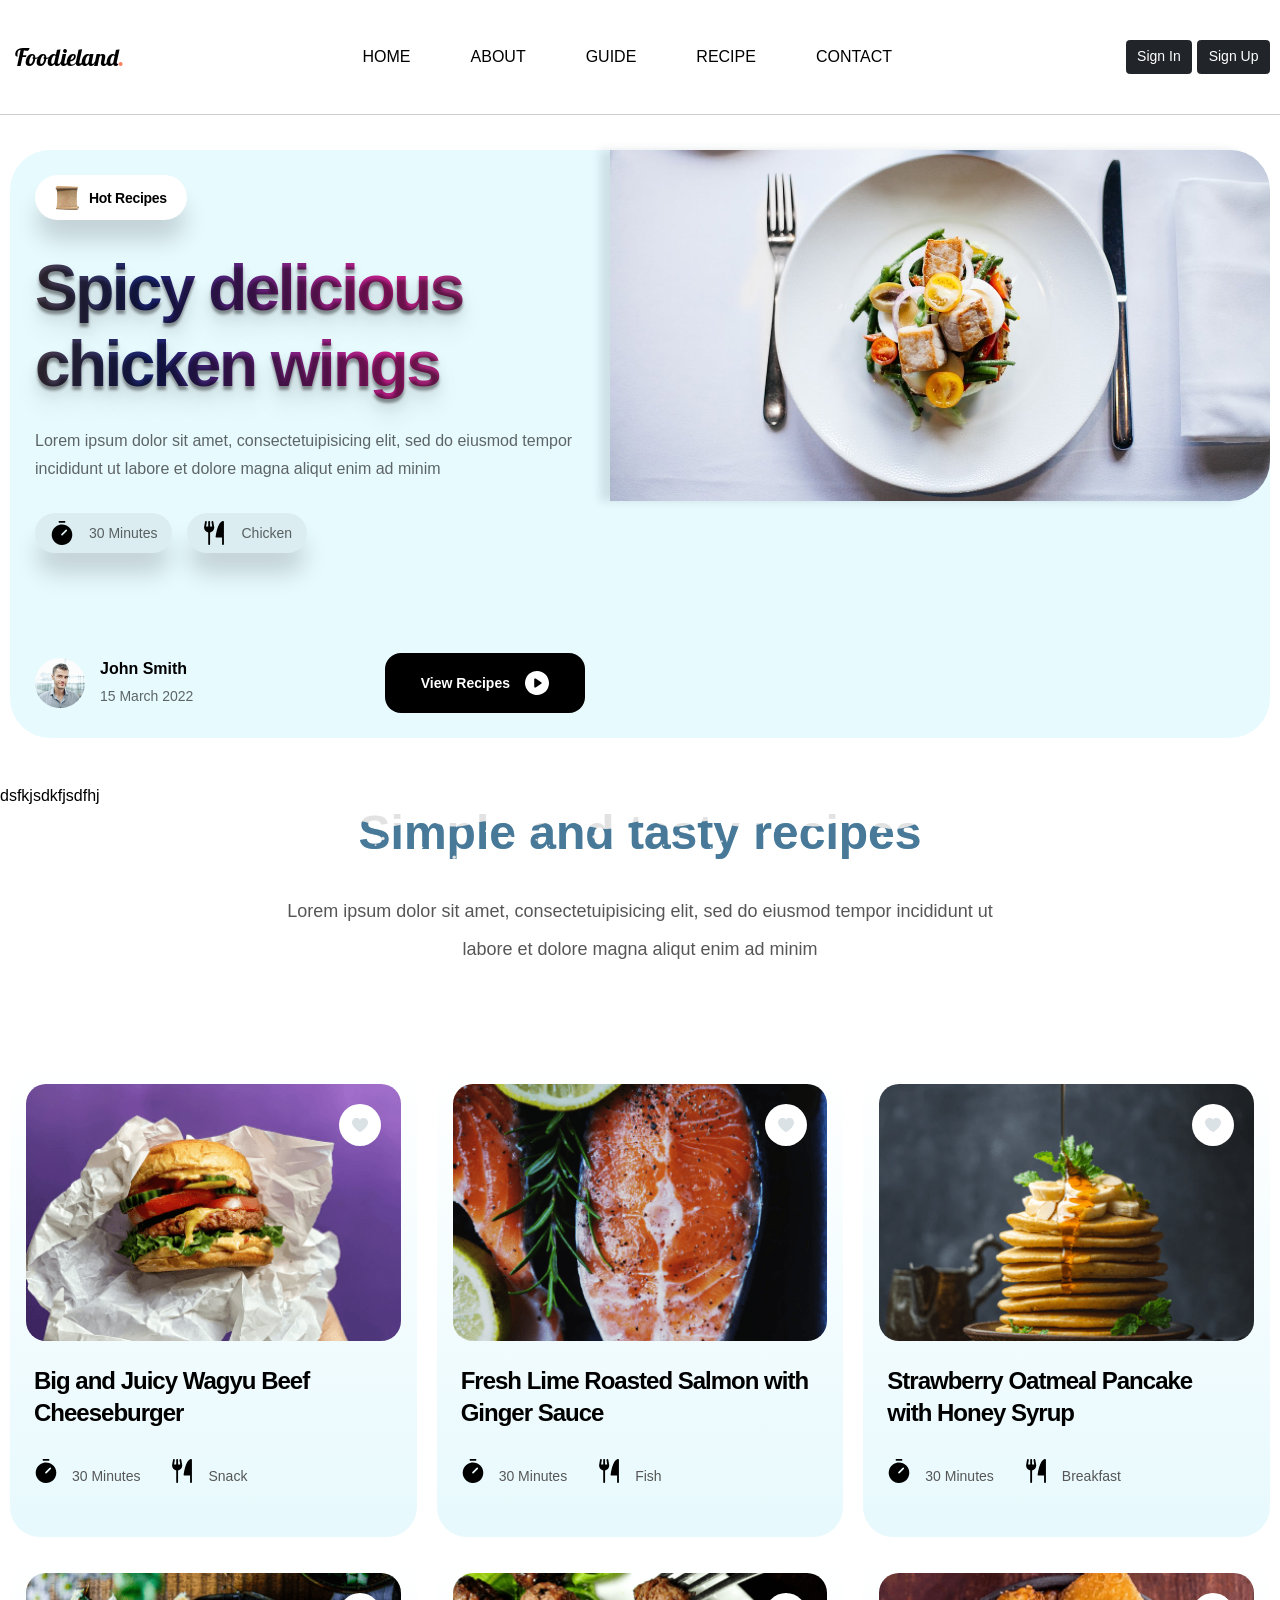
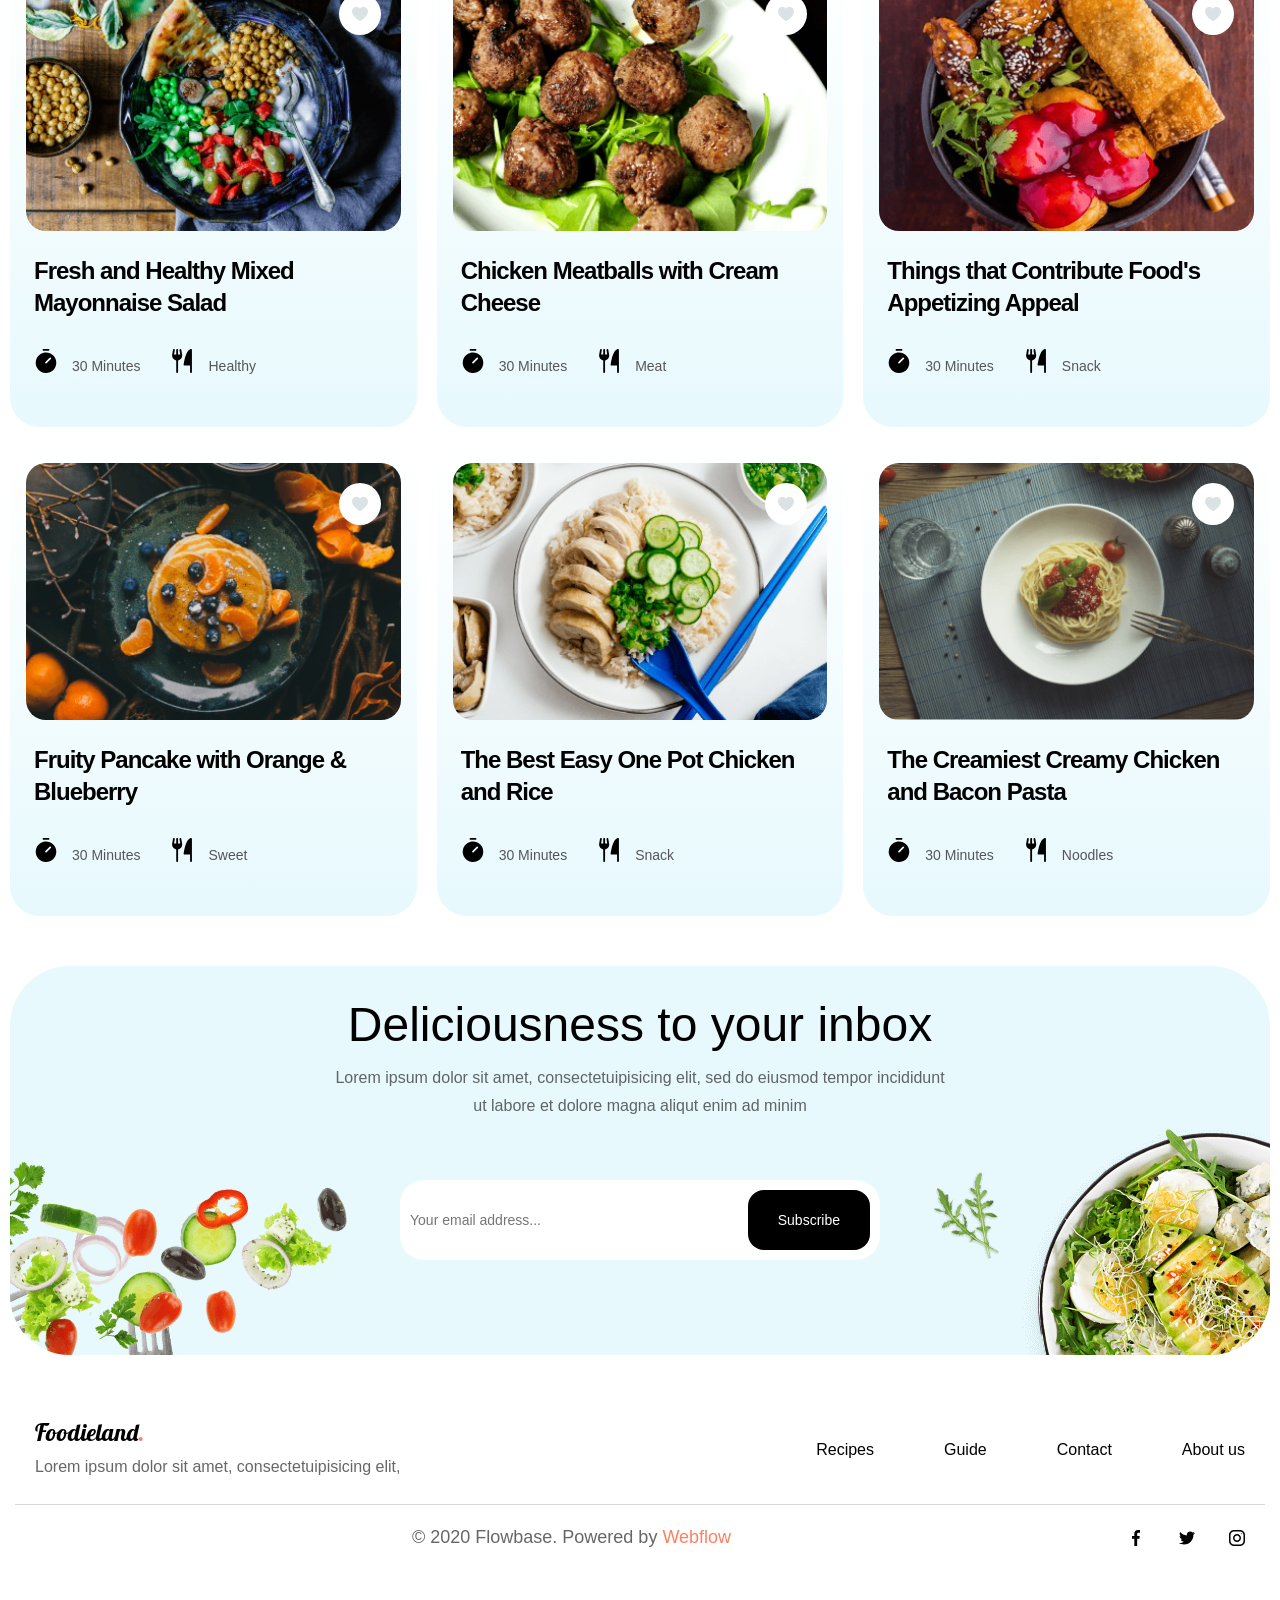
==== index.html @ 23429020 "main corect" ====
<!DOCTYPE html>
<html lang="ua">
  <head>
    <meta charset="utf-8">
    <meta name="viewport" content="width=device-width, initial-scale=1, shrink-to-fit=no">
    <link rel="shortcut icon" href="./assets/favico/ForkKnife.ico" type="image/x-icon">
    <link rel="stylesheet" href="https://necolas.github.io/normalize.css/8.0.1/normalize.css">
    <link rel="stylesheet" type="text/css" href="./node_modules/simptip/simptip.css">
    <link rel="stylesheet" href="./index.css">
    <title>Foodieland</title>
  </head>
  <body><svg aria-hidden="true" style="position: absolute; width: 0; height: 0; overflow: hidden;" version="1.1" xmlns="http://www.w3.org/2000/svg" xmlns:xlink="http://www.w3.org/1999/xlink">
<defs>
<symbol id="icon-Play" viewBox="0 0 32 32">
<path d="M16 0c-3.164 0-6.258 0.938-8.889 2.696s-4.682 4.257-5.893 7.181c-1.211 2.924-1.528 6.141-0.91 9.244s2.141 5.955 4.379 8.192c2.238 2.238 5.089 3.762 8.192 4.379s6.321 0.3 9.244-0.911c2.924-1.211 5.422-3.262 7.18-5.893s2.697-5.725 2.697-8.889c-0.005-4.242-1.692-8.309-4.692-11.308s-7.066-4.687-11.308-4.692zM21.606 17.024l-7.385 4.923c-0.185 0.124-0.401 0.195-0.623 0.206s-0.444-0.039-0.64-0.144c-0.196-0.105-0.361-0.262-0.475-0.453s-0.175-0.41-0.175-0.633v-9.846c-0-0.223 0.060-0.442 0.175-0.633s0.279-0.348 0.475-0.453c0.196-0.105 0.418-0.155 0.64-0.144s0.438 0.082 0.623 0.206l7.385 4.923c0.169 0.112 0.307 0.265 0.403 0.443s0.146 0.378 0.146 0.581c0 0.203-0.050 0.402-0.146 0.581s-0.234 0.331-0.403 0.443z"></path>
</symbol>
<symbol id="icon-Facebook" viewBox="0 0 32 32">
<path d="M21.079 5.313h2.921v-5.088c-0.504-0.069-2.237-0.225-4.256-0.225-4.212 0-7.097 2.649-7.097 7.519v4.481h-4.648v5.688h4.648v14.312h5.699v-14.311h4.46l0.708-5.688h-5.169v-3.919c0.001-1.644 0.444-2.769 2.735-2.769z"></path>
</symbol>
<symbol id="icon-twitter" viewBox="0 0 32 32">
<path d="M32 6.078c-1.19 0.522-2.458 0.868-3.78 1.036 1.36-0.812 2.398-2.088 2.886-3.626-1.268 0.756-2.668 1.29-4.16 1.588-1.204-1.282-2.92-2.076-4.792-2.076-3.632 0-6.556 2.948-6.556 6.562 0 0.52 0.044 1.020 0.152 1.496-5.454-0.266-10.28-2.88-13.522-6.862-0.566 0.982-0.898 2.106-0.898 3.316 0 2.272 1.17 4.286 2.914 5.452-1.054-0.020-2.088-0.326-2.964-0.808 0 0.020 0 0.046 0 0.072 0 3.188 2.274 5.836 5.256 6.446-0.534 0.146-1.116 0.216-1.72 0.216-0.42 0-0.844-0.024-1.242-0.112 0.85 2.598 3.262 4.508 6.13 4.57-2.232 1.746-5.066 2.798-8.134 2.798-0.538 0-1.054-0.024-1.57-0.090 2.906 1.874 6.35 2.944 10.064 2.944 12.072 0 18.672-10 18.672-18.668 0-0.29-0.010-0.57-0.024-0.848 1.302-0.924 2.396-2.078 3.288-3.406z"></path>
</symbol>
<symbol id="icon-instagram" viewBox="0 0 32 32">
<path d="M10 0h12c5.522 0 10 4.478 10 10v12c0 5.522-4.478 10-10 10h-12c-5.522 0-10-4.478-10-10v-12c0-5.522 4.478-10 10-10zM22 29c3.86 0 7-3.14 7-7v-12c0-3.86-3.14-7-7-7h-12c-3.86 0-7 3.14-7 7v12c0 3.86 3.14 7 7 7h12z"></path>
<path d="M8 16c0-4.418 3.582-8 8-8s8 3.582 8 8-3.582 8-8 8c-4.418 0-8-3.582-8-8zM11 16c0 2.756 2.244 5 5 5s5-2.244 5-5c0-2.758-2.244-5-5-5s-5 2.242-5 5z"></path>
<path d="M25.666 7.4c0 0.589-0.477 1.066-1.066 1.066s-1.066-0.477-1.066-1.066c0-0.589 0.477-1.066 1.066-1.066s1.066 0.477 1.066 1.066z"></path>
</symbol>
<symbol id="icon-ForkKnife" viewBox="0 0 32 32">
<path d="M16.306 8.581c-0.001-0.022-0.001-0.044-0.003-0.067s-0.005-0.045-0.008-0.067c-0.002-0.011-0.002-0.023-0.004-0.034l-1.231-7.384c-0.026-0.159-0.084-0.312-0.17-0.449s-0.197-0.256-0.329-0.35c-0.131-0.094-0.28-0.161-0.438-0.198s-0.321-0.042-0.48-0.015c-0.159 0.027-0.312 0.084-0.449 0.17s-0.256 0.197-0.35 0.329c-0.094 0.132-0.161 0.28-0.197 0.438s-0.041 0.321-0.015 0.48l0.992 5.951h-2.855v-6.154c0-0.326-0.13-0.639-0.361-0.87s-0.544-0.36-0.87-0.36c-0.326 0-0.639 0.13-0.87 0.36s-0.361 0.544-0.361 0.87v6.154h-2.855l0.992-5.951c0.027-0.159 0.022-0.323-0.015-0.48s-0.103-0.306-0.197-0.438c-0.094-0.132-0.213-0.243-0.35-0.329s-0.29-0.143-0.449-0.17c-0.16-0.027-0.323-0.021-0.48 0.015s-0.306 0.104-0.438 0.198c-0.132 0.094-0.243 0.213-0.329 0.35s-0.143 0.29-0.17 0.449l-1.231 7.384c-0.002 0.011-0.002 0.023-0.004 0.034-0.003 0.022-0.006 0.044-0.008 0.067s-0.003 0.045-0.003 0.067c-0 0.012-0.002 0.023-0.002 0.035s0.001 0.022 0.001 0.033c0 0.008 0 0.015 0.001 0.023 0.015 1.571 0.575 3.089 1.585 4.293s2.407 2.019 3.952 2.307v15.498c0 0.326 0.13 0.639 0.361 0.87s0.544 0.361 0.87 0.361 0.639-0.13 0.87-0.361c0.231-0.231 0.361-0.544 0.361-0.87v-15.498c1.545-0.288 2.942-1.103 3.952-2.307s1.57-2.721 1.585-4.293c0-0.008 0-0.015 0.001-0.023 0-0.011 0.001-0.022 0.001-0.033s-0.001-0.023-0.002-0.035z"></path>
<path d="M29.229 1.21c-0-0.025-0.002-0.051-0.004-0.076-0.001-0.017-0.003-0.034-0.005-0.051-0.003-0.021-0.006-0.042-0.010-0.064s-0.008-0.043-0.013-0.064c-0.004-0.017-0.008-0.033-0.013-0.050-0.007-0.025-0.014-0.049-0.023-0.073-0.002-0.007-0.004-0.014-0.006-0.021s-0.006-0.014-0.009-0.022c-0.009-0.024-0.019-0.048-0.030-0.071-0.007-0.015-0.014-0.030-0.022-0.045-0.010-0.020-0.021-0.039-0.032-0.058-0.010-0.017-0.020-0.034-0.031-0.051s-0.021-0.031-0.032-0.046c-0.013-0.018-0.026-0.036-0.040-0.054-0.010-0.013-0.021-0.025-0.032-0.038-0.015-0.018-0.031-0.035-0.047-0.052-0.011-0.012-0.023-0.023-0.035-0.034-0.016-0.016-0.033-0.031-0.050-0.046-0.014-0.012-0.028-0.023-0.043-0.034-0.016-0.012-0.032-0.025-0.049-0.037s-0.035-0.023-0.052-0.034c-0.015-0.009-0.030-0.019-0.045-0.028-0.020-0.011-0.041-0.022-0.061-0.032-0.014-0.007-0.028-0.014-0.043-0.021-0.022-0.010-0.044-0.019-0.066-0.027-0.015-0.006-0.030-0.011-0.045-0.016-0.021-0.007-0.043-0.014-0.065-0.020-0.018-0.005-0.035-0.009-0.053-0.014-0.020-0.004-0.039-0.008-0.059-0.012-0.021-0.004-0.043-0.007-0.065-0.010-0.017-0.002-0.034-0.004-0.051-0.005-0.025-0.002-0.051-0.003-0.076-0.004-0.008-0-0.016-0.001-0.024-0.001s-0.015 0.001-0.022 0.001c-0.025 0-0.051 0.002-0.076 0.004-0.017 0.001-0.034 0.003-0.052 0.005-0.021 0.003-0.042 0.006-0.064 0.010s-0.043 0.008-0.064 0.013c-0.017 0.004-0.033 0.008-0.050 0.013-0.025 0.007-0.049 0.014-0.073 0.023-0.007 0.002-0.014 0.004-0.021 0.006-0.015 0.006-0.030 0.012-0.045 0.018-0.006 0.002-0.012 0.004-0.017 0.007-3.171 1.192-5.71 5.081-7.547 11.566-0.833 2.992-1.438 6.043-1.809 9.127-0.018 0.172-0 0.345 0.053 0.51s0.14 0.316 0.256 0.444c0.116 0.128 0.257 0.231 0.414 0.302s0.328 0.107 0.501 0.107h7.384v8.615c0 0.326 0.13 0.639 0.36 0.87s0.544 0.361 0.87 0.361 0.639-0.13 0.87-0.361c0.231-0.231 0.361-0.544 0.361-0.87v-29.538c0-0.007-0.001-0.014-0.001-0.022z"></path>
</symbol>
<symbol id="icon-Timer" viewBox="0 0 32 32">
<path class="nr-timer-line" d="M12.571 2.286h6.857c0.303 0 0.594-0.12 0.808-0.335s0.335-0.505 0.335-0.808-0.12-0.594-0.335-0.808c-0.214-0.214-0.505-0.335-0.808-0.335h-6.857c-0.303 0-0.594 0.12-0.808 0.335s-0.335 0.505-0.335 0.808c0 0.303 0.12 0.594 0.335 0.808s0.505 0.335 0.808 0.335z"></path>
<path class="nr-timer" d="M16 4.571c-2.712 0-5.364 0.804-7.619 2.311s-4.013 3.649-5.051 6.155c-1.038 2.506-1.31 5.263-0.78 7.924s1.835 5.104 3.753 7.022c1.918 1.918 4.362 3.224 7.022 3.753s5.418 0.258 7.924-0.78c2.506-1.038 4.648-2.796 6.155-5.051s2.311-4.907 2.311-7.619c-0.004-3.636-1.45-7.122-4.021-9.693s-6.057-4.017-9.693-4.021zM22.465 13.437l-5.657 5.657c-0.106 0.106-0.232 0.19-0.371 0.248s-0.287 0.087-0.438 0.087-0.299-0.030-0.437-0.087c-0.139-0.057-0.265-0.142-0.371-0.248s-0.19-0.232-0.248-0.371c-0.057-0.139-0.087-0.287-0.087-0.438s0.030-0.299 0.087-0.437c0.057-0.139 0.142-0.265 0.248-0.371l5.657-5.657c0.106-0.106 0.232-0.19 0.371-0.248s0.287-0.087 0.437-0.087c0.15 0 0.299 0.030 0.437 0.087s0.265 0.142 0.371 0.248c0.106 0.106 0.19 0.232 0.248 0.371s0.087 0.287 0.087 0.437c0 0.15-0.030 0.299-0.087 0.437s-0.142 0.265-0.248 0.371z"></path>
</symbol>
<symbol id="icon-Heart" viewBox="0 0 32 32">
<path d="M23.111 1.778c-1.38-0.002-2.741 0.317-3.975 0.933s-2.308 1.512-3.136 2.616c-1.121-1.491-2.682-2.592-4.463-3.147s-3.691-0.536-5.46 0.055c-1.769 0.59-3.308 1.722-4.399 3.235s-1.678 3.331-1.678 5.196c0 10.646 14.791 19.052 15.421 19.404 0.177 0.099 0.376 0.151 0.579 0.151s0.402-0.052 0.579-0.151c2.72-1.593 5.274-3.456 7.621-5.561 5.175-4.658 7.8-9.316 7.8-13.844-0.003-2.357-0.94-4.616-2.606-6.282s-3.926-2.604-6.282-2.606z"></path>
</symbol>
</defs>
</svg>

    <header class="vad-header">
      <div class="container vad-header__wrapper" id="header">
        <div class="logo"><a href="./index.html">Foodieland</a></div>
        <div class="vad-header__block">
          <div class="vad-header__burger"><span></span></div>
          <div class="vad-header__navigation">
            <nav class="navigation">
              <ul class="navigation__list">
                <li class="list-item"><a class="e-link navigation__link" href="./index.html">HOME</a>
                </li>
                <li class="list-item"><a class="e-link navigation__link" href="#about">ABOUT</a>
                </li>
                <li class="list-item"><a class="e-link navigation__link" href="./Yuri_Guide/Yuri_Guide.html">GUIDE</a>
                </li>
                <li class="list-item"><a class="e-link navigation__link" href="./Lesia_recipe/Les_recipe.html">RECIPE</a>
                </li>
                <li class="list-item"><a class="e-link navigation__link" href="#contact">CONTACT</a>
                </li>
              </ul>
            </nav>
          </div>
          <div class="vad-header__button-block"><a class="vad-header__link btn btn-dark vad-header__btn features simptip-position-top simptip-success" href="./Bogdana_form/Bog-form_one.html" data-tooltip="yea boy"> Sign In</a><a class="vad-header__link btn btn-dark vad-header__btn features simptip-position-top simptip-info" href="./Bogdana_form/Bog-form_two.html" data-tooltip="oy eah"> Sign Up</a></div>
        </div>
      </div>
    </header>
    <div class="nr-banner">
      <div class="container nr-banner__wrapper">
        <div class="nr-banner__content"> 
          <div class="nr-banner__super-puper"> 
            <div class="nr-super-puper"> 
              <svg class="ny-super__svg" viewbox="0 0 150 150" fill="none" xmlns="http://www.w3.org/2000/svg" xmlns:xlink="http://www.w3.org/1999/xlink">
                <path d="M-6.55671e-06 75C-1.01779e-05 33.5787 33.5786 1.01779e-05 75 6.55671e-06C116.421 2.93554e-06 150 33.5786 150 75C150 116.421 116.421 150 75 150C33.5786 150 -2.93554e-06 116.421 -6.55671e-06 75Z" fill="black"></path>
                <path d="M35 75C35 52.9086 52.9086 35 75 35C97.0914 35 115 52.9086 115 75C115 97.0914 97.0914 115 75 115C52.9086 115 35 97.0914 35 75Z" fill="white"></path>
                <path d="M123.541 39.7329C128.826 47.0068 132.408 55.3755 134.024 64.2204C135.639 73.0652 135.246 82.1599 132.873 90.8324C130.501 99.5048 126.21 107.533 120.317 114.324C114.424 121.115 107.081 126.494 98.8289 130.065C90.5772 133.636 81.6286 135.307 72.6444 134.954C63.6602 134.601 54.8702 132.233 46.9242 128.026C38.9782 123.819 32.0793 117.879 26.7375 110.647C21.3957 103.415 17.7475 95.0747 16.0628 86.2429" stroke="white" stroke-width="12" stroke-dasharray="1 10"></path>
                <path d="M19.3772 74.6013L19.5123 72.761L15.9169 72.497L16.1912 68.7614L19.7866 69.0254L19.9214 67.1894L11.2176 66.5503L11.0828 68.3863L14.674 68.65L14.3997 72.3856L10.8085 72.122L10.6734 73.9622L19.3772 74.6013Z" fill="white"></path>
                <path d="M20.3807 64.8451L18.583 63.7736L19.2789 60.7023L21.3629 60.5103L21.7998 58.5819L12.6235 59.5875L12.098 61.9066L19.9438 66.7735L20.3807 64.8451ZM17.2819 62.9981L14.2983 61.221L14.3133 61.1545L17.7715 60.837L17.2819 62.9981Z" fill="white"></path>
                <path d="M16.5008 48.2084L15.8298 49.9181L20.9391 51.9232L20.9111 51.9946L14.4257 53.4962L13.8341 55.0036L21.9582 58.1918L22.6323 56.4741L17.519 54.4675L17.5424 54.408L24.0427 52.8801L24.6249 51.3965L16.5008 48.2084Z" fill="white"></path>
                <path d="M26.5957 47.8202C27.9228 45.5159 27.3013 43.2991 24.938 41.938C22.582 40.5811 20.3601 41.1603 19.0458 43.4424L17.489 46.1455L25.0517 50.5011L26.5957 47.8202ZM24.6025 48.1131L19.7799 45.3356L20.3668 44.3164C21.1835 42.8984 22.339 42.5656 24.0192 43.5333C25.7068 44.5052 26.0062 45.6759 25.1874 47.0976L24.6025 48.1131Z" fill="white"></path>
                <path d="M29.3533 43.2632L30.4924 41.8116L28.2665 40.0648L29.2241 38.8445C30.4632 37.2656 30.242 35.6078 28.8709 34.5318C27.5065 33.4611 25.8367 33.6078 24.6134 35.1667L22.4877 37.8754L29.3533 43.2632ZM27.1032 39.1519L24.8136 37.3551L25.5817 36.3762C26.2394 35.5381 27.0137 35.4903 27.6976 36.027C28.3781 36.561 28.5291 37.3349 27.8767 38.1663L27.1032 39.1519Z" fill="white"></path>
                <path d="M29.106 30.0623L27.83 31.3952L34.1342 37.4303L35.4102 36.0974L29.106 30.0623Z" fill="white"></path>
                <path d="M38.8089 25.5483C37.3373 24.1496 35.423 24.2284 33.8663 25.5155C32.0896 26.9845 31.7705 29.3606 33.5898 31.561C35.4036 33.7548 37.7797 33.9135 39.5795 32.4255C41.3037 30.9999 41.3971 28.9929 40.5277 27.6272L39.0838 28.8099C39.5439 29.6405 39.3211 30.5214 38.5625 31.1486C37.5411 31.9931 36.2209 31.8074 35.0315 30.3689C33.8748 28.9698 33.898 27.607 34.9391 26.7462C35.7175 26.1027 36.6511 26.0883 37.3704 26.7376L38.8089 25.5483Z" fill="white"></path>
                <path d="M43.7448 28.9925L45.3335 28.054L44.0721 25.9186L44.29 24.503L48.1733 26.3764L50.0738 25.2536L44.801 22.7708L45.6019 17.7591L43.6977 18.884L42.9509 23.7945L42.8518 23.853L40.8946 20.5399L39.3059 21.4784L43.7448 28.9925Z" fill="white"></path>
                <path d="M51.0181 24.8315L56.4753 22.5951L55.8984 21.1874L52.1485 22.7241L51.3583 20.796L54.8125 19.3804L54.2356 17.9727L50.7815 19.3883L49.9929 17.464L53.727 15.9338L53.1501 14.5261L47.7086 16.756L51.0181 24.8315Z" fill="white"></path>
                <path d="M60.8509 21.315C63.4302 20.6683 64.5926 18.6811 63.9294 16.0357C63.2682 13.3986 61.3078 12.203 58.7534 12.8435L55.7277 13.6021L57.8501 22.0673L60.8509 21.315ZM59.2554 20.0851L57.9019 14.6869L59.0428 14.4008C60.63 14.0029 61.6722 14.6027 62.1437 16.4834C62.6173 18.3724 61.9834 19.4011 60.3921 19.8001L59.2554 20.0851Z" fill="white"></path>
                <path d="M68.7468 19.7555L70.5893 19.6559L70.4222 16.5666L71.7668 16.4939L73.5849 19.4939L75.6188 19.3839L73.5847 16.0969C74.5531 15.6178 75.0554 14.7243 74.9909 13.5329C74.8973 11.801 73.6924 10.7481 71.7137 10.855L68.2756 11.041L68.7468 19.7555ZM70.3421 15.0858L70.1995 12.4477L71.442 12.3805C72.5058 12.3229 73.0462 12.7674 73.0931 13.6355C73.1398 14.4993 72.6484 14.9611 71.5932 15.0182L70.3421 15.0858Z" fill="white"></path>
                <path d="M76.375 19.4258L82.2534 19.903L82.3764 18.3867L78.3372 18.0588L78.5058 15.9818L82.2265 16.2839L82.3496 14.7675L78.6289 14.4655L78.7971 12.3928L82.8194 12.7193L82.9425 11.203L77.0811 10.7272L76.375 19.4258Z" fill="white"></path>
                <path d="M92.484 16.2555C92.7078 14.2376 91.4873 12.7607 89.5208 12.2994C87.2764 11.7728 85.1912 12.9557 84.5391 15.7353C83.8889 18.5067 85.1995 20.4949 87.473 21.0283C89.6511 21.5393 91.3059 20.3999 91.8678 18.8816L90.0527 18.447C89.6694 19.3157 88.8332 19.671 87.8748 19.4462C86.5846 19.1435 85.934 17.9797 86.3603 16.1626C86.775 14.3952 87.8744 13.5896 89.1896 13.8981C90.1728 14.1288 90.7489 14.8636 90.6668 15.8292L92.484 16.2555Z" fill="white"></path>
                <path d="M97.555 14.842L95.8203 14.2133L92.8466 22.4183L94.5813 23.047L97.555 14.842Z" fill="white"></path>
                <path d="M96.1964 23.593L97.859 24.3932L99.0861 21.8436L100.484 22.5162C102.292 23.3866 103.864 22.814 104.62 21.2435C105.372 19.6807 104.869 18.0816 103.084 17.2223L99.9811 15.7291L96.1964 23.593ZM99.7274 20.5111L100.99 17.8886L102.111 18.4282C103.071 18.8902 103.284 19.636 102.907 20.4193C102.532 21.1988 101.809 21.5128 100.856 21.0545L99.7274 20.5111Z" fill="white"></path>
                <path d="M102.827 26.8674L107.756 30.1061L108.591 28.8347L105.204 26.6093L106.348 24.8678L109.468 26.9177L110.304 25.6463L107.184 23.5964L108.326 21.8584L111.698 24.0745L112.534 22.8031L107.619 19.5738L102.827 26.8674Z" fill="white"></path>
                <path d="M116.641 29.422L117.975 30.5833C118.977 29.3934 118.718 27.744 117.252 26.468C115.809 25.2117 114.058 25.0882 113.023 26.2894C112.175 27.2572 112.375 28.4092 113.255 29.6441L113.815 30.4481C114.381 31.2456 114.6 31.7983 114.217 32.2446C113.794 32.7239 113.053 32.6544 112.345 32.0388C111.622 31.4092 111.393 30.6217 111.921 29.9236L110.575 28.7512C109.37 30.2058 109.748 31.8288 111.346 33.2195C112.953 34.6185 114.566 34.6731 115.619 33.4706C116.57 32.3718 116.25 31.071 115.33 29.8177L114.862 29.1615C114.404 28.5316 114.11 27.9026 114.531 27.4385C114.901 27.0143 115.548 27.0299 116.229 27.6231C116.895 28.2023 117.04 28.8598 116.641 29.422Z" fill="white"></path>
              </svg>
              <div class="nr-super-puper__image-box"> <img src="./assets/img/NazarBanner/nice.png" alt="Nice"/></div>
            </div>
          </div>
          <div class="nr-banner__block"> <a class="e-link nr-banner__recipes" href="#">Hot Recipes</a>
            <h1 class="nr-banner__title">Spicy delicious chicken wings </h1>
            <div class="nr-banner__description">Lorem ipsum dolor sit amet, consectetuipisicing elit, sed do eiusmod tempor incididunt ut labore et dolore magna aliqut enim ad minim </div>
            <div class="nr-banner__info"> 
              <div class="nr-banner__info-food">
                <svg class="icon icon-Timer">
                  <use xlink:href="#icon-Timer"></use>
                </svg>
                <div class="nr-banner__desc">30 Minutes</div>
              </div>
              <div class="nr-banner__info-food">
                <svg class="icon icon-ForkKnife">
                  <use xlink:href="#icon-ForkKnife"></use>
                </svg>
                <div class="nr-banner__desc">Chicken</div>
              </div>
            </div>
            <div class="nr-banner__data">
              <div class="nr-banner__author"> 
                <div class="nr-banner__photo-block"><img class="nr-banner__photo" src="./assets/img/NazarBanner/author.png" alt="Photo"/></div>
                <div class="nr-banner__author-information"> 
                  <div class="nr-banner__author-name">John Smith</div>
                  <div class="nr-banner__author-date">15 March 2022</div>
                </div>
              </div>
              <div class="nr-banner__button-block">
                <button class="btn simptip-position-top simptip-info e-button e-button--banner" type="button" data-tooltip="Watch the videos"><span class="e-button__banner-text">View Recipes</span>
                  <svg class="icon icon-Play">
                    <use xlink:href="#icon-Play"></use>
                  </svg>
                </button>
              </div>
            </div>
          </div>
          <div class="nr-banner__image-block">
            <picture> 
              <source srcset="./assets/img/NazarBanner/dish-banner-1024px.jpg" media="(min-width:769px) and (max-width:1024px)"/>
              <source srcset="./assets/img/NazarBanner/dish-banner-768px.jpg" media="(max-width:768px)"/><img class="nr-banner__image-banner" src="./assets/img/NazarBanner/dish-banner.jpg" alt="Dish"/>
            </picture>
          </div>
        </div>
      </div>
    </div>
    <div class="Ser-header">dsfkjsdkfjsdfhj</div>
    <section class="dim-section-catalog container">
      <div class="dim-section"> 
        <header class="dim-section__header">
          <h2 class="dim-section__title simptip-position-top" data-tooltip="Вміст підказки">Simple and tasty recipes</h2>
          <div class="dim-section__subtitle">Lorem ipsum dolor sit amet, consectetuipisicing elit, sed do eiusmod tempor incididunt ut labore et dolore magna aliqut enim ad minim</div>
          <div class="dim-catalog__body">
            <div class="dim-catalog catalog__item">
              <div class="dim-button__heart">
                <label class="dim-check">
                  <input class="dim-check__input" id="favorite-1" checked="" type="checkbox"/><svg class="icon dim-check__icon"><use xlink:href="#icon-Heart"></use></svg>
                </label>
              </div>
              <div class="dim-product">
                <div class="dim-product__wrapper-img"><img class="dim-image" src="./assets/img/dim-img/burger.png" alt="food"/></div>
                <div class="dim-product__content">
                  <h3 class="dim-product__title">Big and Juicy Wagyu Beef Cheeseburger</h3>
                  <div class="dim-product__footer">
                    <ul class="dim-product__description">
                      <li class="dim-product__item"> <svg class="icon icon-Timer dim-icon"><use xlink:href="#icon-Timer"></use></svg>
                      </li>
                      <li class="dim-product__item"> 30 Minutes</li>
                    </ul>
                    <ul class="dim-product__description">
                      <li class="dim-product__item"> <svg class="icon icon-ForkKnife dim-icon"><use xlink:href="#icon-ForkKnife"></use></svg>
                      </li>
                      <li class="dim-product__item">Snack</li>
                    </ul>
                  </div>
                </div>
              </div>
            </div>
            <div class="dim-catalog catalog__item">
              <div class="dim-button__heart">
                <label class="dim-check">
                  <input class="dim-check__input" id="favorite-1" checked="" type="checkbox"/><svg class="icon dim-check__icon"><use xlink:href="#icon-Heart"></use></svg>
                </label>
              </div>
              <div class="dim-product">
                <div class="dim-product__wrapper-img"><img class="dim-image" src="./assets/img/dim-img/Roasted Salmon.png" alt="food"/></div>
                <div class="dim-product__content">
                  <h3 class="dim-product__title">Fresh Lime Roasted Salmon with Ginger Sauce</h3>
                  <div class="dim-product__footer">
                    <ul class="dim-product__description">
                      <li class="dim-product__item"> <svg class="icon icon-Timer dim-icon"><use xlink:href="#icon-Timer"></use></svg>
                      </li>
                      <li class="dim-product__item"> 30 Minutes</li>
                    </ul>
                    <ul class="dim-product__description">
                      <li class="dim-product__item"> <svg class="icon icon-ForkKnife dim-icon"><use xlink:href="#icon-ForkKnife"></use></svg>
                      </li>
                      <li class="dim-product__item">Fish</li>
                    </ul>
                  </div>
                </div>
              </div>
            </div>
            <div class="dim-catalog catalog__item">
              <div class="dim-button__heart">
                <label class="dim-check">
                  <input class="dim-check__input" id="favorite-1" checked="" type="checkbox"/><svg class="icon dim-check__icon"><use xlink:href="#icon-Heart"></use></svg>
                </label>
              </div>
              <div class="dim-product">
                <div class="dim-product__wrapper-img"><img class="dim-image" src="./assets/img/dim-img/Strawberry Oatmeal Pancake.png" alt="food"/></div>
                <div class="dim-product__content">
                  <h3 class="dim-product__title">Strawberry Oatmeal Pancake with Honey Syrup</h3>
                  <div class="dim-product__footer">
                    <ul class="dim-product__description">
                      <li class="dim-product__item"> <svg class="icon icon-Timer dim-icon"><use xlink:href="#icon-Timer"></use></svg>
                      </li>
                      <li class="dim-product__item"> 30 Minutes</li>
                    </ul>
                    <ul class="dim-product__description">
                      <li class="dim-product__item"> <svg class="icon icon-ForkKnife dim-icon"><use xlink:href="#icon-ForkKnife"></use></svg>
                      </li>
                      <li class="dim-product__item">Breakfast</li>
                    </ul>
                  </div>
                </div>
              </div>
            </div>
            <div class="dim-catalog catalog__item">
              <div class="dim-button__heart">
                <label class="dim-check">
                  <input class="dim-check__input" id="favorite-1" checked="" type="checkbox"/><svg class="icon dim-check__icon"><use xlink:href="#icon-Heart"></use></svg>
                </label>
              </div>
              <div class="dim-product">
                <div class="dim-product__wrapper-img"><img class="dim-image" src="./assets/img/dim-img/Fresh and Healthy.png" alt="food"/></div>
                <div class="dim-product__content">
                  <h3 class="dim-product__title">Fresh and Healthy Mixed  Mayonnaise Salad</h3>
                  <div class="dim-product__footer">
                    <ul class="dim-product__description">
                      <li class="dim-product__item"> <svg class="icon icon-Timer dim-icon"><use xlink:href="#icon-Timer"></use></svg>
                      </li>
                      <li class="dim-product__item"> 30 Minutes</li>
                    </ul>
                    <ul class="dim-product__description">
                      <li class="dim-product__item"> <svg class="icon icon-ForkKnife dim-icon"><use xlink:href="#icon-ForkKnife"></use></svg>
                      </li>
                      <li class="dim-product__item">Healthy</li>
                    </ul>
                  </div>
                </div>
              </div>
            </div>
            <div class="dim-catalog catalog__item">
              <div class="dim-button__heart">
                <label class="dim-check">
                  <input class="dim-check__input" id="favorite-1" checked="" type="checkbox"/><svg class="icon dim-check__icon"><use xlink:href="#icon-Heart"></use></svg>
                </label>
              </div>
              <div class="dim-product">
                <div class="dim-product__wrapper-img"><img class="dim-image" src="./assets/img/dim-img/Chicken Meatballs.png" alt="burger"/></div>
                <div class="dim-product__content">
                  <h3 class="dim-product__title">Chicken Meatballs with Cream Cheese</h3>
                  <div class="dim-product__footer">
                    <ul class="dim-product__description">
                      <li class="dim-product__item"> <svg class="icon icon-Timer dim-icon"><use xlink:href="#icon-Timer"></use></svg>
                      </li>
                      <li class="dim-product__item"> 30 Minutes</li>
                    </ul>
                    <ul class="dim-product__description">
                      <li class="dim-product__item"> <svg class="icon icon-ForkKnife dim-icon"><use xlink:href="#icon-ForkKnife"></use></svg>
                      </li>
                      <li class="dim-product__item">Meat</li>
                    </ul>
                  </div>
                </div>
              </div>
            </div>
            <div class="dim-catalog catalog__item">
              <div class="dim-button__heart">
                <label class="dim-check">
                  <input class="dim-check__input" id="favorite-1" checked="" type="checkbox"/><svg class="icon dim-check__icon"><use xlink:href="#icon-Heart"></use></svg>
                </label>
              </div>
              <div class="dim-product">
                <div class="dim-product__wrapper-img"><img class="dim-image" src="./assets/img/dim-img/Appetizing Appeal.png" alt="burger"/></div>
                <div class="dim-product__content">
                  <h3 class="dim-product__title">Things that Contribute Food's Appetizing Appeal </h3>
                  <div class="dim-product__footer">
                    <ul class="dim-product__description">
                      <li class="dim-product__item"> <svg class="icon icon-Timer dim-icon"><use xlink:href="#icon-Timer"></use></svg>
                      </li>
                      <li class="dim-product__item"> 30 Minutes</li>
                    </ul>
                    <ul class="dim-product__description">
                      <li class="dim-product__item"> <svg class="icon icon-ForkKnife dim-icon"><use xlink:href="#icon-ForkKnife"></use></svg>
                      </li>
                      <li class="dim-product__item">Snack</li>
                    </ul>
                  </div>
                </div>
              </div>
            </div>
            <div class="dim-catalog catalog__item">
              <div class="dim-button__heart">
                <label class="dim-check">
                  <input class="dim-check__input" id="favorite-1" checked="" type="checkbox"/><svg class="icon dim-check__icon"><use xlink:href="#icon-Heart"></use></svg>
                </label>
              </div>
              <div class="dim-product">
                <div class="dim-product__wrapper-img"><img class="dim-image" src="./assets/img/dim-img/Fruity Pancake.png" alt="burger"/></div>
                <div class="dim-product__content">
                  <h3 class="dim-product__title">Fruity Pancake with Orange &#38; Blueberry</h3>
                  <div class="dim-product__footer">
                    <ul class="dim-product__description">
                      <li class="dim-product__item"> <svg class="icon icon-Timer dim-icon"><use xlink:href="#icon-Timer"></use></svg>
                      </li>
                      <li class="dim-product__item"> 30 Minutes</li>
                    </ul>
                    <ul class="dim-product__description">
                      <li class="dim-product__item"> <svg class="icon icon-ForkKnife dim-icon"><use xlink:href="#icon-ForkKnife"></use></svg>
                      </li>
                      <li class="dim-product__item">Sweet</li>
                    </ul>
                  </div>
                </div>
              </div>
            </div>
            <div class="dim-catalog catalog__item">
              <div class="dim-button__heart">
                <label class="dim-check">
                  <input class="dim-check__input" id="favorite-1" checked="" type="checkbox"/><svg class="icon dim-check__icon"><use xlink:href="#icon-Heart"></use></svg>
                </label>
              </div>
              <div class="dim-product">
                <div class="dim-product__wrapper-img"><img class="dim-image" src="./assets/img/dim-img/The Best Easy.png" alt="burger"/></div>
                <div class="dim-product__content">
                  <h3 class="dim-product__title">The Best Easy One Pot Chicken and Rice</h3>
                  <div class="dim-product__footer">
                    <ul class="dim-product__description">
                      <li class="dim-product__item"> <svg class="icon icon-Timer dim-icon"><use xlink:href="#icon-Timer"></use></svg>
                      </li>
                      <li class="dim-product__item"> 30 Minutes</li>
                    </ul>
                    <ul class="dim-product__description">
                      <li class="dim-product__item"> <svg class="icon icon-ForkKnife dim-icon"><use xlink:href="#icon-ForkKnife"></use></svg>
                      </li>
                      <li class="dim-product__item">Snack</li>
                    </ul>
                  </div>
                </div>
              </div>
            </div>
            <div class="dim-catalog catalog__item">
              <div class="dim-button__heart">
                <label class="dim-check">
                  <input class="dim-check__input" id="favorite-1" checked="" type="checkbox"/><svg class="icon dim-check__icon"><use xlink:href="#icon-Heart"></use></svg>
                </label>
              </div>
              <div class="dim-product">
                <div class="dim-product__wrapper-img"><img class="dim-image" src="./assets/img/dim-img/The Creamiest Creamy.png" alt="food"/></div>
                <div class="dim-product__content">
                  <h3 class="dim-product__title">The Creamiest Creamy Chicken and Bacon Pasta<br/></h3>
                  <div class="dim-product__footer">
                    <ul class="dim-product__description">
                      <li class="dim-product__item"> <svg class="icon icon-Timer dim-icon"><use xlink:href="#icon-Timer"></use></svg>
                      </li>
                      <li class="dim-product__item"> 30 Minutes</li>
                    </ul>
                    <ul class="dim-product__description">
                      <li class="dim-product__item"> <svg class="icon icon-ForkKnife dim-icon"><use xlink:href="#icon-ForkKnife"></use></svg>
                      </li>
                      <li class="dim-product__item">Noodles</li>
                    </ul>
                  </div>
                </div>
              </div>
            </div>
          </div>
        </header>
      </div>
    </section>
    <section class="evg-subscribe">
      <div class="container">
        <div class="evg-subscribe__wrapper">
          <div class="evg-subscribe__block-text">
            <h2 class="evg-subscribe__title">Deliciousness to your inbox</h2>
            <div class="evg-subscribe__text"> <span class="simptip-position-bottom" data-tooltip="Text Subscribe section">Lorem ipsum dolor sit amet, consectetuipisicing elit, sed do eiusmod tempor incididunt ut labore et dolore magna aliqut enim ad minim</span></div>
          </div>
          <div class="evg-subscribe__img-salad"><img src="./assets/img/img-EvgenSubscribe/salad.png" alt="foto"/></div>
          <div class="evg-subscribe__img-salad-egg"><img src="./assets/img/img-EvgenSubscribe/salad-egg.png" alt="foto"/></div>
          <div class="evg-subscribe__input-button">
            <input class="evg-subscribe__input" type="text" placeholder="Your email address..."/>
            <button class="evg-subscribe__button" type="button"><span>Subscribe        </span></button>
          </div>
        </div>
      </div>
    </section>
    <footer class="evg-footer">
      <div class="container">
        <div class="evg-footer__wrapper">
          <div class="evg-footer__logo-link">
            <div class="evg-footer__logo">
              <div class="evg-footer__logo-foodieland">
                <div class="logo"><a href="./index.html">Foodieland</a></div>
              </div>
              <div class="evg-footer__logo-text">Lorem ipsum dolor sit amet, consectetuipisicing elit,</div>
            </div>
            <div class="evg-footer__link"><a class="evg-footer__link-item" href="./Lesia_recipe/Les_recipe.html"><span class="simptip-position-top" data-tooltip="Recipes">Recipes</span></a><a class="evg-footer__link-item" href="./Yuri_Guide/Yuri_Guide.html"><span class="simptip-position-top" data-tooltip="Blog">Guide</span></a><a class="evg-footer__link-item" href="#"><span class="simptip-position-top" data-tooltip="Contact">Contact</span></a><a class="evg-footer__link-item" href="#"><span class="simptip-position-top" data-tooltip="About us">About us</span></a></div>
          </div>
          <hr class="evg-footer__line"/>
          <div class="evg-footer__text-icon">
            <div class="evg-footer__text">© 2020 Flowbase. Powered by <span class="evg-footer__text-color">Webflow</span></div>
            <div class="evg-footer__icon-block"><a class="evg-footer__icon-Facebook" href="#">
                <svg class="icon">icon-Facebook
                  <use xlink:href="#icon-Facebook"></use>
                </svg></a><a class="evg-footer__icon-twitter" href="#">
                <svg class="icon">icon-twitter
                  <use xlink:href="#icon-twitter"></use>
                </svg></a><a class="evg-footer__icon-instagram" href="#">
                <svg class="icon">icon-instagram
                  <use xlink:href="#icon-instagram">  </use>
                </svg></a></div>
          </div>
        </div>
      </div>
    </footer>
    <script src="./index.js"></script>
  </body>
</html>
---- index.css ----
@charset "UTF-8";
@import url("https://fonts.googleapis.com/css2?family=Lobster&display=swap");
:root {
  --bs-blue: #0d6efd;
  --bs-indigo: #6610f2;
  --bs-purple: #6f42c1;
  --bs-pink: #d63384;
  --bs-red: #dc3545;
  --bs-orange: #fd7e14;
  --bs-yellow: #ffc107;
  --bs-green: #198754;
  --bs-teal: #20c997;
  --bs-cyan: #0dcaf0;
  --bs-white: #fff;
  --bs-gray: #6c757d;
  --bs-gray-dark: #343a40;
  --bs-gray-100: #f8f9fa;
  --bs-gray-200: #e9ecef;
  --bs-gray-300: #dee2e6;
  --bs-gray-400: #ced4da;
  --bs-gray-500: #adb5bd;
  --bs-gray-600: #6c757d;
  --bs-gray-700: #495057;
  --bs-gray-800: #343a40;
  --bs-gray-900: #212529;
  --bs-primary: #0d6efd;
  --bs-secondary: #6c757d;
  --bs-success: #198754;
  --bs-info: #0dcaf0;
  --bs-warning: #ffc107;
  --bs-danger: #dc3545;
  --bs-light: #f8f9fa;
  --bs-dark: #212529;
  --bs-primary-rgb: 13, 110, 253;
  --bs-secondary-rgb: 108, 117, 125;
  --bs-success-rgb: 25, 135, 84;
  --bs-info-rgb: 13, 202, 240;
  --bs-warning-rgb: 255, 193, 7;
  --bs-danger-rgb: 220, 53, 69;
  --bs-light-rgb: 248, 249, 250;
  --bs-dark-rgb: 33, 37, 41;
  --bs-white-rgb: 255, 255, 255;
  --bs-black-rgb: 0, 0, 0;
  --bs-body-color-rgb: 33, 37, 41;
  --bs-body-bg-rgb: 255, 255, 255;
  --bs-font-sans-serif: system-ui, -apple-system, "Segoe UI", Roboto, "Helvetica Neue", Arial, "Noto Sans", "Liberation Sans", sans-serif, "Apple Color Emoji", "Segoe UI Emoji", "Segoe UI Symbol", "Noto Color Emoji";
  --bs-font-monospace: SFMono-Regular, Menlo, Monaco, Consolas, "Liberation Mono", "Courier New", monospace;
  --bs-gradient: linear-gradient(180deg, rgba(255, 255, 255, 0.15), rgba(255, 255, 255, 0));
  --bs-body-font-family: var(--bs-font-sans-serif);
  --bs-body-font-size: 1rem;
  --bs-body-font-weight: 400;
  --bs-body-line-height: 1.5;
  --bs-body-color: #212529;
  --bs-body-bg: #fff;
}

*,
*::before,
*::after {
  box-sizing: border-box;
}

@media (prefers-reduced-motion: no-preference) {
  :root {
    scroll-behavior: smooth;
  }
}

body {
  margin: 0;
  font-family: var(--bs-body-font-family);
  font-size: var(--bs-body-font-size);
  font-weight: var(--bs-body-font-weight);
  line-height: var(--bs-body-line-height);
  color: var(--bs-body-color);
  text-align: var(--bs-body-text-align);
  background-color: var(--bs-body-bg);
  -webkit-text-size-adjust: 100%;
  -webkit-tap-highlight-color: rgba(0, 0, 0, 0);
}

hr {
  margin: 1rem 0;
  color: inherit;
  background-color: currentColor;
  border: 0;
  opacity: 0.25;
}

hr:not([size]) {
  height: 1px;
}

h6, .h6, h5, .h5, h4, .h4, h3, .h3, h2, .h2, h1, .h1 {
  margin-top: 0;
  margin-bottom: 0.5rem;
  font-weight: 500;
  line-height: 1.2;
}

h1, .h1 {
  font-size: calc(1.375rem + 1.5vw);
}
@media (min-width: 1200px) {
  h1, .h1 {
    font-size: 2.5rem;
  }
}

h2, .h2 {
  font-size: calc(1.325rem + 0.9vw);
}
@media (min-width: 1200px) {
  h2, .h2 {
    font-size: 2rem;
  }
}

h3, .h3 {
  font-size: calc(1.3rem + 0.6vw);
}
@media (min-width: 1200px) {
  h3, .h3 {
    font-size: 1.75rem;
  }
}

h4, .h4 {
  font-size: calc(1.275rem + 0.3vw);
}
@media (min-width: 1200px) {
  h4, .h4 {
    font-size: 1.5rem;
  }
}

h5, .h5 {
  font-size: 1.25rem;
}

h6, .h6 {
  font-size: 1rem;
}

p {
  margin-top: 0;
  margin-bottom: 1rem;
}

abbr[title],
abbr[data-bs-original-title] {
  text-decoration: underline dotted;
  cursor: help;
  text-decoration-skip-ink: none;
}

address {
  margin-bottom: 1rem;
  font-style: normal;
  line-height: inherit;
}

ol,
ul {
  padding-left: 2rem;
}

ol,
ul,
dl {
  margin-top: 0;
  margin-bottom: 1rem;
}

ol ol,
ul ul,
ol ul,
ul ol {
  margin-bottom: 0;
}

dt {
  font-weight: 700;
}

dd {
  margin-bottom: 0.5rem;
  margin-left: 0;
}

blockquote {
  margin: 0 0 1rem;
}

b,
strong {
  font-weight: bolder;
}

small, .small {
  font-size: 0.875em;
}

mark, .mark {
  padding: 0.2em;
  background-color: #fcf8e3;
}

sub,
sup {
  position: relative;
  font-size: 0.75em;
  line-height: 0;
  vertical-align: baseline;
}

sub {
  bottom: -0.25em;
}

sup {
  top: -0.5em;
}

a {
  color: #0d6efd;
  text-decoration: underline;
}
a:hover {
  color: #0a58ca;
}

a:not([href]):not([class]), a:not([href]):not([class]):hover {
  color: inherit;
  text-decoration: none;
}

pre,
code,
kbd,
samp {
  font-family: var(--bs-font-monospace);
  font-size: 1em;
  direction: ltr /* rtl:ignore */;
  unicode-bidi: bidi-override;
}

pre {
  display: block;
  margin-top: 0;
  margin-bottom: 1rem;
  overflow: auto;
  font-size: 0.875em;
}
pre code {
  font-size: inherit;
  color: inherit;
  word-break: normal;
}

code {
  font-size: 0.875em;
  color: #d63384;
  word-wrap: break-word;
}
a > code {
  color: inherit;
}

kbd {
  padding: 0.2rem 0.4rem;
  font-size: 0.875em;
  color: #fff;
  background-color: #212529;
  border-radius: 0.2rem;
}
kbd kbd {
  padding: 0;
  font-size: 1em;
  font-weight: 700;
}

figure {
  margin: 0 0 1rem;
}

img,
svg {
  vertical-align: middle;
}

table {
  caption-side: bottom;
  border-collapse: collapse;
}

caption {
  padding-top: 0.5rem;
  padding-bottom: 0.5rem;
  color: #6c757d;
  text-align: left;
}

th {
  text-align: inherit;
  text-align: -webkit-match-parent;
}

thead,
tbody,
tfoot,
tr,
td,
th {
  border-color: inherit;
  border-style: solid;
  border-width: 0;
}

label {
  display: inline-block;
}

button {
  border-radius: 0;
}

button:focus:not(:focus-visible) {
  outline: 0;
}

input,
button,
select,
optgroup,
textarea {
  margin: 0;
  font-family: inherit;
  font-size: inherit;
  line-height: inherit;
}

button,
select {
  text-transform: none;
}

[role=button] {
  cursor: pointer;
}

select {
  word-wrap: normal;
}
select:disabled {
  opacity: 1;
}

[list]::-webkit-calendar-picker-indicator {
  display: none;
}

button,
[type=button],
[type=reset],
[type=submit] {
  -webkit-appearance: button;
}
button:not(:disabled),
[type=button]:not(:disabled),
[type=reset]:not(:disabled),
[type=submit]:not(:disabled) {
  cursor: pointer;
}

::-moz-focus-inner {
  padding: 0;
  border-style: none;
}

textarea {
  resize: vertical;
}

fieldset {
  min-width: 0;
  padding: 0;
  margin: 0;
  border: 0;
}

legend {
  float: left;
  width: 100%;
  padding: 0;
  margin-bottom: 0.5rem;
  font-size: calc(1.275rem + 0.3vw);
  line-height: inherit;
}
@media (min-width: 1200px) {
  legend {
    font-size: 1.5rem;
  }
}
legend + * {
  clear: left;
}

::-webkit-datetime-edit-fields-wrapper,
::-webkit-datetime-edit-text,
::-webkit-datetime-edit-minute,
::-webkit-datetime-edit-hour-field,
::-webkit-datetime-edit-day-field,
::-webkit-datetime-edit-month-field,
::-webkit-datetime-edit-year-field {
  padding: 0;
}

::-webkit-inner-spin-button {
  height: auto;
}

[type=search] {
  outline-offset: -2px;
  -webkit-appearance: textfield;
}

/* rtl:raw:
[type="tel"],
[type="url"],
[type="email"],
[type="number"] {
  direction: ltr;
}
*/
::-webkit-search-decoration {
  -webkit-appearance: none;
}

::-webkit-color-swatch-wrapper {
  padding: 0;
}

::file-selector-button {
  font: inherit;
}

::-webkit-file-upload-button {
  font: inherit;
  -webkit-appearance: button;
}

output {
  display: inline-block;
}

iframe {
  border: 0;
}

summary {
  display: list-item;
  cursor: pointer;
}

progress {
  vertical-align: baseline;
}

[hidden] {
  display: none !important;
}

.lead {
  font-size: 1.25rem;
  font-weight: 300;
}

.display-1 {
  font-size: calc(1.625rem + 4.5vw);
  font-weight: 300;
  line-height: 1.2;
}
@media (min-width: 1200px) {
  .display-1 {
    font-size: 5rem;
  }
}

.display-2 {
  font-size: calc(1.575rem + 3.9vw);
  font-weight: 300;
  line-height: 1.2;
}
@media (min-width: 1200px) {
  .display-2 {
    font-size: 4.5rem;
  }
}

.display-3 {
  font-size: calc(1.525rem + 3.3vw);
  font-weight: 300;
  line-height: 1.2;
}
@media (min-width: 1200px) {
  .display-3 {
    font-size: 4rem;
  }
}

.display-4 {
  font-size: calc(1.475rem + 2.7vw);
  font-weight: 300;
  line-height: 1.2;
}
@media (min-width: 1200px) {
  .display-4 {
    font-size: 3.5rem;
  }
}

.display-5 {
  font-size: calc(1.425rem + 2.1vw);
  font-weight: 300;
  line-height: 1.2;
}
@media (min-width: 1200px) {
  .display-5 {
    font-size: 3rem;
  }
}

.display-6 {
  font-size: calc(1.375rem + 1.5vw);
  font-weight: 300;
  line-height: 1.2;
}
@media (min-width: 1200px) {
  .display-6 {
    font-size: 2.5rem;
  }
}

.list-unstyled {
  padding-left: 0;
  list-style: none;
}

.list-inline {
  padding-left: 0;
  list-style: none;
}

.list-inline-item {
  display: inline-block;
}
.list-inline-item:not(:last-child) {
  margin-right: 0.5rem;
}

.initialism {
  font-size: 0.875em;
  text-transform: uppercase;
}

.blockquote {
  margin-bottom: 1rem;
  font-size: 1.25rem;
}
.blockquote > :last-child {
  margin-bottom: 0;
}

.blockquote-footer {
  margin-top: -1rem;
  margin-bottom: 1rem;
  font-size: 0.875em;
  color: #6c757d;
}
.blockquote-footer::before {
  content: "— ";
}

.btn {
  display: inline-block;
  font-weight: 400;
  line-height: 1.5;
  color: #212529;
  text-align: center;
  text-decoration: none;
  vertical-align: middle;
  cursor: pointer;
  user-select: none;
  background-color: transparent;
  border: 1px solid transparent;
  padding: 0.375rem 0.75rem;
  font-size: 1rem;
  border-radius: 0.25rem;
  transition: color 0.15s ease-in-out, background-color 0.15s ease-in-out, border-color 0.15s ease-in-out, box-shadow 0.15s ease-in-out;
}
@media (prefers-reduced-motion: reduce) {
  .btn {
    transition: none;
  }
}
.btn:hover {
  color: #212529;
}
.btn-check:focus + .btn, .btn:focus {
  outline: 0;
  box-shadow: 0 0 0 0.25rem rgba(13, 110, 253, 0.25);
}
.btn:disabled, .btn.disabled, fieldset:disabled .btn {
  pointer-events: none;
  opacity: 0.65;
}

.btn-primary {
  color: #fff;
  background-color: #0d6efd;
  border-color: #0d6efd;
}
.btn-primary:hover {
  color: #fff;
  background-color: #0b5ed7;
  border-color: #0a58ca;
}
.btn-check:focus + .btn-primary, .btn-primary:focus {
  color: #fff;
  background-color: #0b5ed7;
  border-color: #0a58ca;
  box-shadow: 0 0 0 0.25rem rgba(49, 132, 253, 0.5);
}
.btn-check:checked + .btn-primary, .btn-check:active + .btn-primary, .btn-primary:active, .btn-primary.active, .show > .btn-primary.dropdown-toggle {
  color: #fff;
  background-color: #0a58ca;
  border-color: #0a53be;
}
.btn-check:checked + .btn-primary:focus, .btn-check:active + .btn-primary:focus, .btn-primary:active:focus, .btn-primary.active:focus, .show > .btn-primary.dropdown-toggle:focus {
  box-shadow: 0 0 0 0.25rem rgba(49, 132, 253, 0.5);
}
.btn-primary:disabled, .btn-primary.disabled {
  color: #fff;
  background-color: #0d6efd;
  border-color: #0d6efd;
}

.btn-secondary {
  color: #fff;
  background-color: #6c757d;
  border-color: #6c757d;
}
.btn-secondary:hover {
  color: #fff;
  background-color: #5c636a;
  border-color: #565e64;
}
.btn-check:focus + .btn-secondary, .btn-secondary:focus {
  color: #fff;
  background-color: #5c636a;
  border-color: #565e64;
  box-shadow: 0 0 0 0.25rem rgba(130, 138, 145, 0.5);
}
.btn-check:checked + .btn-secondary, .btn-check:active + .btn-secondary, .btn-secondary:active, .btn-secondary.active, .show > .btn-secondary.dropdown-toggle {
  color: #fff;
  background-color: #565e64;
  border-color: #51585e;
}
.btn-check:checked + .btn-secondary:focus, .btn-check:active + .btn-secondary:focus, .btn-secondary:active:focus, .btn-secondary.active:focus, .show > .btn-secondary.dropdown-toggle:focus {
  box-shadow: 0 0 0 0.25rem rgba(130, 138, 145, 0.5);
}
.btn-secondary:disabled, .btn-secondary.disabled {
  color: #fff;
  background-color: #6c757d;
  border-color: #6c757d;
}

.btn-success {
  color: #fff;
  background-color: #198754;
  border-color: #198754;
}
.btn-success:hover {
  color: #fff;
  background-color: #157347;
  border-color: #146c43;
}
.btn-check:focus + .btn-success, .btn-success:focus {
  color: #fff;
  background-color: #157347;
  border-color: #146c43;
  box-shadow: 0 0 0 0.25rem rgba(60, 153, 110, 0.5);
}
.btn-check:checked + .btn-success, .btn-check:active + .btn-success, .btn-success:active, .btn-success.active, .show > .btn-success.dropdown-toggle {
  color: #fff;
  background-color: #146c43;
  border-color: #13653f;
}
.btn-check:checked + .btn-success:focus, .btn-check:active + .btn-success:focus, .btn-success:active:focus, .btn-success.active:focus, .show > .btn-success.dropdown-toggle:focus {
  box-shadow: 0 0 0 0.25rem rgba(60, 153, 110, 0.5);
}
.btn-success:disabled, .btn-success.disabled {
  color: #fff;
  background-color: #198754;
  border-color: #198754;
}

.btn-info {
  color: #000;
  background-color: #0dcaf0;
  border-color: #0dcaf0;
}
.btn-info:hover {
  color: #000;
  background-color: #31d2f2;
  border-color: #25cff2;
}
.btn-check:focus + .btn-info, .btn-info:focus {
  color: #000;
  background-color: #31d2f2;
  border-color: #25cff2;
  box-shadow: 0 0 0 0.25rem rgba(11, 172, 204, 0.5);
}
.btn-check:checked + .btn-info, .btn-check:active + .btn-info, .btn-info:active, .btn-info.active, .show > .btn-info.dropdown-toggle {
  color: #000;
  background-color: #3dd5f3;
  border-color: #25cff2;
}
.btn-check:checked + .btn-info:focus, .btn-check:active + .btn-info:focus, .btn-info:active:focus, .btn-info.active:focus, .show > .btn-info.dropdown-toggle:focus {
  box-shadow: 0 0 0 0.25rem rgba(11, 172, 204, 0.5);
}
.btn-info:disabled, .btn-info.disabled {
  color: #000;
  background-color: #0dcaf0;
  border-color: #0dcaf0;
}

.btn-warning {
  color: #000;
  background-color: #ffc107;
  border-color: #ffc107;
}
.btn-warning:hover {
  color: #000;
  background-color: #ffca2c;
  border-color: #ffc720;
}
.btn-check:focus + .btn-warning, .btn-warning:focus {
  color: #000;
  background-color: #ffca2c;
  border-color: #ffc720;
  box-shadow: 0 0 0 0.25rem rgba(217, 164, 6, 0.5);
}
.btn-check:checked + .btn-warning, .btn-check:active + .btn-warning, .btn-warning:active, .btn-warning.active, .show > .btn-warning.dropdown-toggle {
  color: #000;
  background-color: #ffcd39;
  border-color: #ffc720;
}
.btn-check:checked + .btn-warning:focus, .btn-check:active + .btn-warning:focus, .btn-warning:active:focus, .btn-warning.active:focus, .show > .btn-warning.dropdown-toggle:focus {
  box-shadow: 0 0 0 0.25rem rgba(217, 164, 6, 0.5);
}
.btn-warning:disabled, .btn-warning.disabled {
  color: #000;
  background-color: #ffc107;
  border-color: #ffc107;
}

.btn-danger {
  color: #fff;
  background-color: #dc3545;
  border-color: #dc3545;
}
.btn-danger:hover {
  color: #fff;
  background-color: #bb2d3b;
  border-color: #b02a37;
}
.btn-check:focus + .btn-danger, .btn-danger:focus {
  color: #fff;
  background-color: #bb2d3b;
  border-color: #b02a37;
  box-shadow: 0 0 0 0.25rem rgba(225, 83, 97, 0.5);
}
.btn-check:checked + .btn-danger, .btn-check:active + .btn-danger, .btn-danger:active, .btn-danger.active, .show > .btn-danger.dropdown-toggle {
  color: #fff;
  background-color: #b02a37;
  border-color: #a52834;
}
.btn-check:checked + .btn-danger:focus, .btn-check:active + .btn-danger:focus, .btn-danger:active:focus, .btn-danger.active:focus, .show > .btn-danger.dropdown-toggle:focus {
  box-shadow: 0 0 0 0.25rem rgba(225, 83, 97, 0.5);
}
.btn-danger:disabled, .btn-danger.disabled {
  color: #fff;
  background-color: #dc3545;
  border-color: #dc3545;
}

.btn-light {
  color: #000;
  background-color: #f8f9fa;
  border-color: #f8f9fa;
}
.btn-light:hover {
  color: #000;
  background-color: #f9fafb;
  border-color: #f9fafb;
}
.btn-check:focus + .btn-light, .btn-light:focus {
  color: #000;
  background-color: #f9fafb;
  border-color: #f9fafb;
  box-shadow: 0 0 0 0.25rem rgba(211, 212, 213, 0.5);
}
.btn-check:checked + .btn-light, .btn-check:active + .btn-light, .btn-light:active, .btn-light.active, .show > .btn-light.dropdown-toggle {
  color: #000;
  background-color: #f9fafb;
  border-color: #f9fafb;
}
.btn-check:checked + .btn-light:focus, .btn-check:active + .btn-light:focus, .btn-light:active:focus, .btn-light.active:focus, .show > .btn-light.dropdown-toggle:focus {
  box-shadow: 0 0 0 0.25rem rgba(211, 212, 213, 0.5);
}
.btn-light:disabled, .btn-light.disabled {
  color: #000;
  background-color: #f8f9fa;
  border-color: #f8f9fa;
}

.btn-dark {
  color: #fff;
  background-color: #212529;
  border-color: #212529;
}
.btn-dark:hover {
  color: #fff;
  background-color: #1c1f23;
  border-color: #1a1e21;
}
.btn-check:focus + .btn-dark, .btn-dark:focus {
  color: #fff;
  background-color: #1c1f23;
  border-color: #1a1e21;
  box-shadow: 0 0 0 0.25rem rgba(66, 70, 73, 0.5);
}
.btn-check:checked + .btn-dark, .btn-check:active + .btn-dark, .btn-dark:active, .btn-dark.active, .show > .btn-dark.dropdown-toggle {
  color: #fff;
  background-color: #1a1e21;
  border-color: #191c1f;
}
.btn-check:checked + .btn-dark:focus, .btn-check:active + .btn-dark:focus, .btn-dark:active:focus, .btn-dark.active:focus, .show > .btn-dark.dropdown-toggle:focus {
  box-shadow: 0 0 0 0.25rem rgba(66, 70, 73, 0.5);
}
.btn-dark:disabled, .btn-dark.disabled {
  color: #fff;
  background-color: #212529;
  border-color: #212529;
}

.btn-outline-primary {
  color: #0d6efd;
  border-color: #0d6efd;
}
.btn-outline-primary:hover {
  color: #fff;
  background-color: #0d6efd;
  border-color: #0d6efd;
}
.btn-check:focus + .btn-outline-primary, .btn-outline-primary:focus {
  box-shadow: 0 0 0 0.25rem rgba(13, 110, 253, 0.5);
}
.btn-check:checked + .btn-outline-primary, .btn-check:active + .btn-outline-primary, .btn-outline-primary:active, .btn-outline-primary.active, .btn-outline-primary.dropdown-toggle.show {
  color: #fff;
  background-color: #0d6efd;
  border-color: #0d6efd;
}
.btn-check:checked + .btn-outline-primary:focus, .btn-check:active + .btn-outline-primary:focus, .btn-outline-primary:active:focus, .btn-outline-primary.active:focus, .btn-outline-primary.dropdown-toggle.show:focus {
  box-shadow: 0 0 0 0.25rem rgba(13, 110, 253, 0.5);
}
.btn-outline-primary:disabled, .btn-outline-primary.disabled {
  color: #0d6efd;
  background-color: transparent;
}

.btn-outline-secondary {
  color: #6c757d;
  border-color: #6c757d;
}
.btn-outline-secondary:hover {
  color: #fff;
  background-color: #6c757d;
  border-color: #6c757d;
}
.btn-check:focus + .btn-outline-secondary, .btn-outline-secondary:focus {
  box-shadow: 0 0 0 0.25rem rgba(108, 117, 125, 0.5);
}
.btn-check:checked + .btn-outline-secondary, .btn-check:active + .btn-outline-secondary, .btn-outline-secondary:active, .btn-outline-secondary.active, .btn-outline-secondary.dropdown-toggle.show {
  color: #fff;
  background-color: #6c757d;
  border-color: #6c757d;
}
.btn-check:checked + .btn-outline-secondary:focus, .btn-check:active + .btn-outline-secondary:focus, .btn-outline-secondary:active:focus, .btn-outline-secondary.active:focus, .btn-outline-secondary.dropdown-toggle.show:focus {
  box-shadow: 0 0 0 0.25rem rgba(108, 117, 125, 0.5);
}
.btn-outline-secondary:disabled, .btn-outline-secondary.disabled {
  color: #6c757d;
  background-color: transparent;
}

.btn-outline-success {
  color: #198754;
  border-color: #198754;
}
.btn-outline-success:hover {
  color: #fff;
  background-color: #198754;
  border-color: #198754;
}
.btn-check:focus + .btn-outline-success, .btn-outline-success:focus {
  box-shadow: 0 0 0 0.25rem rgba(25, 135, 84, 0.5);
}
.btn-check:checked + .btn-outline-success, .btn-check:active + .btn-outline-success, .btn-outline-success:active, .btn-outline-success.active, .btn-outline-success.dropdown-toggle.show {
  color: #fff;
  background-color: #198754;
  border-color: #198754;
}
.btn-check:checked + .btn-outline-success:focus, .btn-check:active + .btn-outline-success:focus, .btn-outline-success:active:focus, .btn-outline-success.active:focus, .btn-outline-success.dropdown-toggle.show:focus {
  box-shadow: 0 0 0 0.25rem rgba(25, 135, 84, 0.5);
}
.btn-outline-success:disabled, .btn-outline-success.disabled {
  color: #198754;
  background-color: transparent;
}

.btn-outline-info {
  color: #0dcaf0;
  border-color: #0dcaf0;
}
.btn-outline-info:hover {
  color: #000;
  background-color: #0dcaf0;
  border-color: #0dcaf0;
}
.btn-check:focus + .btn-outline-info, .btn-outline-info:focus {
  box-shadow: 0 0 0 0.25rem rgba(13, 202, 240, 0.5);
}
.btn-check:checked + .btn-outline-info, .btn-check:active + .btn-outline-info, .btn-outline-info:active, .btn-outline-info.active, .btn-outline-info.dropdown-toggle.show {
  color: #000;
  background-color: #0dcaf0;
  border-color: #0dcaf0;
}
.btn-check:checked + .btn-outline-info:focus, .btn-check:active + .btn-outline-info:focus, .btn-outline-info:active:focus, .btn-outline-info.active:focus, .btn-outline-info.dropdown-toggle.show:focus {
  box-shadow: 0 0 0 0.25rem rgba(13, 202, 240, 0.5);
}
.btn-outline-info:disabled, .btn-outline-info.disabled {
  color: #0dcaf0;
  background-color: transparent;
}

.btn-outline-warning {
  color: #ffc107;
  border-color: #ffc107;
}
.btn-outline-warning:hover {
  color: #000;
  background-color: #ffc107;
  border-color: #ffc107;
}
.btn-check:focus + .btn-outline-warning, .btn-outline-warning:focus {
  box-shadow: 0 0 0 0.25rem rgba(255, 193, 7, 0.5);
}
.btn-check:checked + .btn-outline-warning, .btn-check:active + .btn-outline-warning, .btn-outline-warning:active, .btn-outline-warning.active, .btn-outline-warning.dropdown-toggle.show {
  color: #000;
  background-color: #ffc107;
  border-color: #ffc107;
}
.btn-check:checked + .btn-outline-warning:focus, .btn-check:active + .btn-outline-warning:focus, .btn-outline-warning:active:focus, .btn-outline-warning.active:focus, .btn-outline-warning.dropdown-toggle.show:focus {
  box-shadow: 0 0 0 0.25rem rgba(255, 193, 7, 0.5);
}
.btn-outline-warning:disabled, .btn-outline-warning.disabled {
  color: #ffc107;
  background-color: transparent;
}

.btn-outline-danger {
  color: #dc3545;
  border-color: #dc3545;
}
.btn-outline-danger:hover {
  color: #fff;
  background-color: #dc3545;
  border-color: #dc3545;
}
.btn-check:focus + .btn-outline-danger, .btn-outline-danger:focus {
  box-shadow: 0 0 0 0.25rem rgba(220, 53, 69, 0.5);
}
.btn-check:checked + .btn-outline-danger, .btn-check:active + .btn-outline-danger, .btn-outline-danger:active, .btn-outline-danger.active, .btn-outline-danger.dropdown-toggle.show {
  color: #fff;
  background-color: #dc3545;
  border-color: #dc3545;
}
.btn-check:checked + .btn-outline-danger:focus, .btn-check:active + .btn-outline-danger:focus, .btn-outline-danger:active:focus, .btn-outline-danger.active:focus, .btn-outline-danger.dropdown-toggle.show:focus {
  box-shadow: 0 0 0 0.25rem rgba(220, 53, 69, 0.5);
}
.btn-outline-danger:disabled, .btn-outline-danger.disabled {
  color: #dc3545;
  background-color: transparent;
}

.btn-outline-light {
  color: #f8f9fa;
  border-color: #f8f9fa;
}
.btn-outline-light:hover {
  color: #000;
  background-color: #f8f9fa;
  border-color: #f8f9fa;
}
.btn-check:focus + .btn-outline-light, .btn-outline-light:focus {
  box-shadow: 0 0 0 0.25rem rgba(248, 249, 250, 0.5);
}
.btn-check:checked + .btn-outline-light, .btn-check:active + .btn-outline-light, .btn-outline-light:active, .btn-outline-light.active, .btn-outline-light.dropdown-toggle.show {
  color: #000;
  background-color: #f8f9fa;
  border-color: #f8f9fa;
}
.btn-check:checked + .btn-outline-light:focus, .btn-check:active + .btn-outline-light:focus, .btn-outline-light:active:focus, .btn-outline-light.active:focus, .btn-outline-light.dropdown-toggle.show:focus {
  box-shadow: 0 0 0 0.25rem rgba(248, 249, 250, 0.5);
}
.btn-outline-light:disabled, .btn-outline-light.disabled {
  color: #f8f9fa;
  background-color: transparent;
}

.btn-outline-dark {
  color: #212529;
  border-color: #212529;
}
.btn-outline-dark:hover {
  color: #fff;
  background-color: #212529;
  border-color: #212529;
}
.btn-check:focus + .btn-outline-dark, .btn-outline-dark:focus {
  box-shadow: 0 0 0 0.25rem rgba(33, 37, 41, 0.5);
}
.btn-check:checked + .btn-outline-dark, .btn-check:active + .btn-outline-dark, .btn-outline-dark:active, .btn-outline-dark.active, .btn-outline-dark.dropdown-toggle.show {
  color: #fff;
  background-color: #212529;
  border-color: #212529;
}
.btn-check:checked + .btn-outline-dark:focus, .btn-check:active + .btn-outline-dark:focus, .btn-outline-dark:active:focus, .btn-outline-dark.active:focus, .btn-outline-dark.dropdown-toggle.show:focus {
  box-shadow: 0 0 0 0.25rem rgba(33, 37, 41, 0.5);
}
.btn-outline-dark:disabled, .btn-outline-dark.disabled {
  color: #212529;
  background-color: transparent;
}

.btn-link {
  font-weight: 400;
  color: #0d6efd;
  text-decoration: underline;
}
.btn-link:hover {
  color: #0a58ca;
}
.btn-link:disabled, .btn-link.disabled {
  color: #6c757d;
}

.btn-lg {
  padding: 0.5rem 1rem;
  font-size: 1.25rem;
  border-radius: 0.3rem;
}

.btn-sm {
  padding: 0.25rem 0.5rem;
  font-size: 0.875rem;
  border-radius: 0.2rem;
}

/*! normalize.css v8.0.1 | MIT License | github.com/necolas/normalize.css */
/* Document
   ========================================================================== */
/**
 * 1. Correct the line height in all browsers.
 * 2. Prevent adjustments of font size after orientation changes in iOS.
 */
html {
  line-height: 1.15;
  /* 1 */
  -webkit-text-size-adjust: 100%;
  /* 2 */
}

/* Sections
   ========================================================================== */
/**
 * Remove the margin in all browsers.
 */
body {
  margin: 0;
}

/**
 * Render the `main` element consistently in IE.
 */
main {
  display: block;
}

/**
 * Correct the font size and margin on `h1` elements within `section` and
 * `article` contexts in Chrome, Firefox, and Safari.
 */
h1, .h1 {
  font-size: 2em;
  margin: 0.67em 0;
}

/* Grouping content
   ========================================================================== */
/**
 * 1. Add the correct box sizing in Firefox.
 * 2. Show the overflow in Edge and IE.
 */
hr {
  box-sizing: content-box;
  /* 1 */
  height: 0;
  /* 1 */
  overflow: visible;
  /* 2 */
}

/**
 * 1. Correct the inheritance and scaling of font size in all browsers.
 * 2. Correct the odd `em` font sizing in all browsers.
 */
pre {
  font-family: monospace, monospace;
  /* 1 */
  font-size: 1em;
  /* 2 */
}

/* Text-level semantics
   ========================================================================== */
/**
 * Remove the gray background on active links in IE 10.
 */
a {
  background-color: transparent;
}

/**
 * 1. Remove the bottom border in Chrome 57-
 * 2. Add the correct text decoration in Chrome, Edge, IE, Opera, and Safari.
 */
abbr[title] {
  border-bottom: none;
  /* 1 */
  text-decoration: underline;
  /* 2 */
  text-decoration: underline dotted;
  /* 2 */
}

/**
 * Add the correct font weight in Chrome, Edge, and Safari.
 */
b,
strong {
  font-weight: bolder;
}

/**
 * 1. Correct the inheritance and scaling of font size in all browsers.
 * 2. Correct the odd `em` font sizing in all browsers.
 */
code,
kbd,
samp {
  font-family: monospace, monospace;
  /* 1 */
  font-size: 1em;
  /* 2 */
}

/**
 * Add the correct font size in all browsers.
 */
small, .small {
  font-size: 80%;
}

/**
 * Prevent `sub` and `sup` elements from affecting the line height in
 * all browsers.
 */
sub,
sup {
  font-size: 75%;
  line-height: 0;
  position: relative;
  vertical-align: baseline;
}

sub {
  bottom: -0.25em;
}

sup {
  top: -0.5em;
}

/* Embedded content
   ========================================================================== */
/**
 * Remove the border on images inside links in IE 10.
 */
img {
  border-style: none;
}

/* Forms
   ========================================================================== */
/**
 * 1. Change the font styles in all browsers.
 * 2. Remove the margin in Firefox and Safari.
 */
button,
input,
optgroup,
select,
textarea {
  font-family: inherit;
  /* 1 */
  font-size: 100%;
  /* 1 */
  line-height: 1.15;
  /* 1 */
  margin: 0;
  /* 2 */
}

/**
 * Show the overflow in IE.
 * 1. Show the overflow in Edge.
 */
button,
input {
  /* 1 */
  overflow: visible;
}

/**
 * Remove the inheritance of text transform in Edge, Firefox, and IE.
 * 1. Remove the inheritance of text transform in Firefox.
 */
button,
select {
  /* 1 */
  text-transform: none;
}

/**
 * Correct the inability to style clickable types in iOS and Safari.
 */
button,
[type=button],
[type=reset],
[type=submit] {
  -webkit-appearance: button;
}

/**
 * Remove the inner border and padding in Firefox.
 */
button::-moz-focus-inner,
[type=button]::-moz-focus-inner,
[type=reset]::-moz-focus-inner,
[type=submit]::-moz-focus-inner {
  border-style: none;
  padding: 0;
}

/**
 * Restore the focus styles unset by the previous rule.
 */
button:-moz-focusring,
[type=button]:-moz-focusring,
[type=reset]:-moz-focusring,
[type=submit]:-moz-focusring {
  outline: 1px dotted ButtonText;
}

/**
 * Correct the padding in Firefox.
 */
fieldset {
  padding: 0.35em 0.75em 0.625em;
}

/**
 * 1. Correct the text wrapping in Edge and IE.
 * 2. Correct the color inheritance from `fieldset` elements in IE.
 * 3. Remove the padding so developers are not caught out when they zero out
 *    `fieldset` elements in all browsers.
 */
legend {
  box-sizing: border-box;
  /* 1 */
  color: inherit;
  /* 2 */
  display: table;
  /* 1 */
  max-width: 100%;
  /* 1 */
  padding: 0;
  /* 3 */
  white-space: normal;
  /* 1 */
}

/**
 * Add the correct vertical alignment in Chrome, Firefox, and Opera.
 */
progress {
  vertical-align: baseline;
}

/**
 * Remove the default vertical scrollbar in IE 10+.
 */
textarea {
  overflow: auto;
}

/**
 * 1. Add the correct box sizing in IE 10.
 * 2. Remove the padding in IE 10.
 */
[type=checkbox],
[type=radio] {
  box-sizing: border-box;
  /* 1 */
  padding: 0;
  /* 2 */
}

/**
 * Correct the cursor style of increment and decrement buttons in Chrome.
 */
[type=number]::-webkit-inner-spin-button,
[type=number]::-webkit-outer-spin-button {
  height: auto;
}

/**
 * 1. Correct the odd appearance in Chrome and Safari.
 * 2. Correct the outline style in Safari.
 */
[type=search] {
  -webkit-appearance: textfield;
  /* 1 */
  outline-offset: -2px;
  /* 2 */
}

/**
 * Remove the inner padding in Chrome and Safari on macOS.
 */
[type=search]::-webkit-search-decoration {
  -webkit-appearance: none;
}

/**
 * 1. Correct the inability to style clickable types in iOS and Safari.
 * 2. Change font properties to `inherit` in Safari.
 */
::-webkit-file-upload-button {
  -webkit-appearance: button;
  /* 1 */
  font: inherit;
  /* 2 */
}

/* Interactive
   ========================================================================== */
/*
 * Add the correct display in Edge, IE 10+, and Firefox.
 */
details {
  display: block;
}

/*
 * Add the correct display in all browsers.
 */
summary {
  display: list-item;
}

/* Misc
   ========================================================================== */
/**
 * Add the correct display in IE 10+.
 */
template {
  display: none;
}

/**
 * Add the correct display in IE 10.
 */
[hidden] {
  display: none;
}

@font-face {
  font-family: "Gilroy";
  src: url(../assets/fonts/Inter-Thin.ttf) format("truetype");
  font-weight: 100;
  font-style: normal;
}
@font-face {
  font-family: "Gilroy";
  src: url(../assets/fonts/Inter-ExtraLight.ttf) format("truetype");
  font-weight: 200;
  font-style: normal;
}
@font-face {
  font-family: "Gilroy";
  src: url(../assets/fonts/Inter-Light.ttf) format("truetype");
  font-weight: 300;
  font-style: normal;
}
@font-face {
  font-family: "Gilroy";
  src: url(../assets/fonts/Inter-Regular.ttf) format("truetype");
  font-weight: 400;
  font-style: normal;
}
@font-face {
  font-family: "Gilroy";
  src: url(../assets/fonts/Inter-Medium.ttf) format("truetype");
  font-weight: 500;
  font-style: normal;
}
@font-face {
  font-family: "Gilroy";
  src: url(../assets/fonts/Inter-SemiBold.ttf) format("truetype");
  font-weight: 600;
  font-style: normal;
}
@font-face {
  font-family: "Gilroy";
  src: url(../assets/fonts/Inter-Bold.ttf) format("truetype");
  font-weight: 700;
  font-style: normal;
}
@font-face {
  font-family: "Gilroy";
  src: url(../assets/fonts/Inter-ExtraBold.ttf) format("truetype");
  font-weight: 800;
  font-style: normal;
}
@font-face {
  font-family: "Gilroy";
  src: url(../assets/fonts/Inter-Black.ttf) format("truetype");
  font-weight: 900;
  font-style: normal;
}
* {
  padding: 0;
  margin: 0;
  border: none;
}

*,
*:before,
*,
*:after {
  -moz-box-sizing: border-box;
  -webkit-box-sizing: border-box;
  box-sizing: border-box;
}

nav,
footer,
header,
aside {
  display: block;
}

html,
body {
  height: 100%;
  width: 100%;
  font-size: 100%;
  line-height: 1;
  font-size: 14px;
  -ms-text-size-adjust: 100%;
  -moz-text-size-adjust: 100%;
  -webkit-text-size-adjust: 100%;
}

input,
button,
textarea {
  font-family: inherit;
  outline: none;
}

input::-ms-clear {
  display: none;
}

button {
  cursor: pointer;
}

button::-moz-focus-inner {
  padding: 0;
  border: 0;
}

a,
a:visited {
  text-decoration: none;
}

a:hover {
  text-decoration: none;
}

ul {
  margin: 0;
  padding: 0;
}

ul li {
  list-style: none;
}

img {
  vertical-align: top;
}

h1, .h1,
h2,
.h2,
h3,
.h3,
h4,
.h4,
h5,
.h5,
h6,
.h6 {
  font-size: inherit;
  font-weight: 400;
  margin: 0;
}

/*--------------------*/
body {
  color: #000000;
  font-family: "Inter", sans-serif;
  font-size: 16px;
}

.icon {
  display: inline-block;
  width: 1em;
  height: 1em;
  stroke: currentColor;
  fill: currentColor;
}
.icon:not(.has-stroke) {
  stroke-width: 0;
}

*::selection {
  background-color: rgba(253, 128, 97, 0.3);
}

*::-webkit-scrollbar {
  border-radius: 10px;
  position: relative;
  z-index: 999;
  width: 6px;
}

*::-webkit-scrollbar-track {
  box-shadow: inset 0 0 3px rgba(253, 128, 97, 0.8);
  background-color: rgba(253, 128, 97, 0.3);
  border-radius: 10px;
}

*::-webkit-scrollbar-thumb {
  box-shadow: inset 0 0 3px rgba(253, 128, 97, 0.8);
  background-color: #fd8061;
  border-radius: 10px;
  outline: none;
}

a {
  text-decoration: none;
}

img {
  width: 100%;
}

p {
  margin: 0;
  padding: 0;
}

.container {
  max-width: 1300px;
  margin: 0 auto;
  padding-left: 10px;
  padding-right: 10px;
}

ul.navigatin__list {
  list-style: none;
  margin: 0;
  padding: 0;
}

.e-button {
  transition: 0.35s cubic-bezier(0.4, 0, 0.2, 1);
  font-weight: 300;
  padding: 0 25px;
  font-size: 20px;
  color: #ffffff;
  height: 56px;
}
.e-button:hover {
  box-shadow: 0px 4px 10px 0px rgba(0, 0, 0, 0.5);
}
.e-button--banner {
  background-color: #000000;
  align-items: center;
  border-radius: 16px;
  font-size: 24px;
  padding: 0 35px;
  color: #ffffff;
  display: flex;
  height: 60px;
}
.e-button--banner:hover {
  color: #e71dc6;
}
.e-button--banner:focus {
  background-color: #000000;
}
@media (min-width: 768px) and (max-width: 830px) {
  .e-button--banner {
    height: 40px;
    padding: 0 5px;
  }
}
@media (max-width: 480px) {
  .e-button--banner {
    padding: 0 10px;
    font-size: 16px;
    height: 30px;
  }
}
.e-button__banner-text {
  margin-right: 15px;
  font-weight: 600;
  font-size: 14px;
}
@media (max-width: 480px) {
  .e-button__banner-text {
    margin-right: 10px;
    font-size: 10px;
  }
}

input {
  border: 1px solid #000000;
  margin-bottom: 30px;
  padding: 10px;
  height: 55px;
  width: 100%;
}

@media (max-width: 768px) {
  .navigation {
    background-color: rgba(86, 182, 187, 0.95);
    position: fixed;
    top: 0;
    left: -100%;
    width: 100%;
    height: 100%;
    padding: 120px 30px 30px 30px;
    transition: left 0.3s ease 0s;
    overflow: auto;
  }
  .navigation._active {
    left: 0;
  }
  .navigation::before {
    content: "";
    position: fixed;
    width: 100%;
    top: 0;
    left: 0;
    max-height: 114px;
    height: auto;
    background-color: #ffffff;
    z-index: 2;
  }
  .navigation__list {
    display: flex;
    flex-direction: column;
    text-align: center;
  }
  .navigation__list > li {
    margin: 0 auto 30px auto;
  }
  .navigation__list > li:first-child {
    margin-left: auto;
  }
  .navigation__list > li:last-child {
    margin-bottom: 0;
    margin-right: auto;
  }
  .navigation__link {
    font-size: 30px;
    color: #ffffff;
  }
}
.navigation__list {
  display: flex;
  justify-content: space-between;
  align-items: center;
}
.navigation__link {
  font-weight: 500;
  padding: 3px;
  color: #000000;
}

.list-item {
  margin-left: 54px;
}
.list-item:first-child {
  margin-left: 0;
}
@media (max-width: 1024px) {
  .list-item {
    margin-left: 40px;
  }
}

.logo {
  font-size: 24px;
  font-family: "Lobster", cursive;
  position: relative;
  z-index: 10;
}
.logo a {
  color: #000000;
  padding: 5px;
}
.logo a::after {
  content: ".";
  color: #fd8061;
}

.dim-icon {
  font-size: 24px;
  color: #000000;
}

.dim-check {
  display: flex;
  justify-content: center;
  align-items: center;
  width: 42px;
  height: 42px;
  border-radius: 50%;
  position: absolute;
  right: 36px;
  top: 36px;
  background-color: #ffffff;
}
.dim-check__icon {
  color: #fd8061;
}
.dim-check__input {
  display: none;
}
.dim-check__input:checked ~ .icon {
  color: #dbe2e5 !important;
}

.dim-section__title {
  color: rgba(175, 171, 171, 0.349);
  background-image: url(assets/svg/wawe-4.svg);
  background-repeat: repeat-x;
  -webkit-background-clip: text;
  animation: animate 19s linear infinite;
}

@keyframes animate {
  0% {
    background-position: left 0px top 40px;
  }
  40% {
    background-position: left 500px top -1px;
  }
  80% {
    background-position: left 1000px top -1px;
  }
  100% {
    background-position: left 1200px bottom -1px;
  }
}
.vad-header {
  border-bottom: 1px solid rgba(0, 0, 0, 0.2);
  background-color: #ffffff;
  position: fixed;
  z-index: 50;
  right: 0;
  left: 0;
  top: 0;
}
.vad-header__wrapper {
  justify-content: space-between;
  transition: 0.35s cubic-bezier(0.4, 0, 0.2, 1);
  padding-bottom: 40px;
  align-items: center;
  padding-top: 40px;
  display: flex;
  width: 100%;
}
.vad-header__block {
  justify-content: space-between;
  align-items: center;
  display: flex;
  width: 100%;
}
@media (max-width: 768px) {
  .vad-header__block {
    width: auto;
    flex-direction: row-reverse;
  }
}
@media (max-width: 768px) {
  .vad-header__burger {
    position: relative;
    margin-left: 20px;
    cursor: pointer;
    display: block;
    height: 14px;
    width: 24px;
    z-index: 5;
  }
  .vad-header__burger span, .vad-header__burger::before, .vad-header__burger::after {
    transition: all 0.3s ease 0s;
    background-color: #000000;
    position: absolute;
    height: 10%;
    width: 100%;
    left: 0;
  }
  .vad-header__burger::before, .vad-header__burger::after {
    content: "";
  }
  .vad-header__burger::before {
    top: 0;
  }
  .vad-header__burger::after {
    bottom: 0;
  }
  .vad-header__burger span {
    top: 50%;
    transform: scale(1) translate(0px, -50%);
  }
  .vad-header__burger._active span {
    transform: scale(0) translate(0px, -50%);
  }
  .vad-header__burger._active::before {
    top: 50%;
    transform: rotate(-45deg) translate(0px, -50%);
  }
  .vad-header__burger._active::after {
    bottom: 50%;
    transform: rotate(45deg) translate(0px, 50%);
  }
}
@media (max-width: 480px) {
  .vad-header__burger {
    margin-left: 5px;
  }
}
.vad-header__btn {
  position: relative;
  margin-left: 5px;
  z-index: 10;
}
.vad-header__btn:first-child {
  margin-left: 0;
}
.vad-header__link {
  color: #ffffff;
}
.vad-header__link:hover {
  color: #ffffff;
}

.nr-banner {
  padding-top: 150px;
  margin-bottom: 50px;
}
@media (max-width: 1160px) {
  .nr-banner {
    margin-bottom: 100px;
    height: auto;
  }
}
.nr-banner__content {
  justify-content: space-between;
  background-color: #e7fafe;
  color: rgba(0, 0, 0, 0.6);
  border-radius: 40px;
  position: relative;
  display: flex;
}
@media (max-width: 768px) {
  .nr-banner__content {
    display: block;
  }
}
.nr-banner__block {
  max-height: 640px;
  max-width: 620px;
  padding: 50px;
  width: 100%;
}
@media (max-width: 1300px) {
  .nr-banner__block {
    padding: 25px;
  }
}
@media (max-width: 1024px) {
  .nr-banner__block {
    padding: 10px 20px;
  }
}
@media (max-width: 768px) {
  .nr-banner__block {
    max-width: 768px;
  }
}
.nr-banner__photo-block {
  width: 50px;
}
.nr-banner__image-block {
  min-width: 660px;
}
@media (max-width: 1160px) {
  .nr-banner__image-block {
    min-width: 520px;
  }
}
@media (max-width: 1024px) {
  .nr-banner__image-block {
    max-width: 385px;
    min-width: 385px;
  }
}
@media (max-width: 768px) {
  .nr-banner__image-block {
    margin-top: 15px;
    max-width: 768px;
    min-width: 0px;
  }
}
.nr-banner__image-banner {
  box-shadow: -10px 0px 8px 0px rgba(34, 60, 80, 0.13);
  border-radius: 0 40px 40px 0;
}
@media (max-width: 768px) {
  .nr-banner__image-banner {
    box-shadow: 0px -7px 8px 0px rgba(34, 60, 80, 0.13);
    border-radius: 0 0 40px 40px;
  }
}
.nr-banner__recipes {
  box-shadow: 0px 22px 23px -2px rgba(0, 0, 0, 0.16);
  letter-spacing: -0.02em;
  background-color: #ffffff;
  display: inline-flex;
  border-radius: 30px;
  align-items: center;
  line-height: 18px;
  font-weight: 600;
  color: #000000;
  padding: 0 20px;
  font-size: 14px;
  height: 45px;
}
.nr-banner__recipes::before {
  content: url("./assets/img/NazarBanner/recipes.png");
  margin-right: 10px;
  display: block;
  height: 24px;
  width: 24px;
}
@media (max-width: 480px) {
  .nr-banner__recipes {
    font-size: 0.75em;
    padding: 0 10px;
    height: 40px;
  }
}
.nr-banner__title {
  letter-spacing: -0.04em;
  line-height: 76px;
  margin-top: 30px;
  font-weight: 700;
  font-size: 64px;
  text-shadow: 0px 4px 3px rgba(0, 0, 0, 0.4), 0px 8px 13px rgba(0, 0, 0, 0.1), 0px 18px 23px rgba(0, 0, 0, 0.1);
  background: #4b3f4d;
  background: linear-gradient(90deg, #4b3f4d 0%, #1a2470 21%, #c9208d 65%, #4b3f4d 100%);
  animation-iteration-count: infinite;
  animation-timing-function: linear;
  -webkit-background-clip: text;
  animation-duration: 5s;
  animation-name: title;
  background-clip: text;
  color: transparent;
}
@media (max-width: 1160px) {
  .nr-banner__title {
    font-size: 48px;
    line-height: 60px;
  }
}
@media (max-width: 1024px) {
  .nr-banner__title {
    margin-top: 10px;
    font-size: 48px;
    line-height: 50px;
  }
}
@media (max-width: 480px) {
  .nr-banner__title {
    text-align: center;
    line-height: 40px;
    margin-top: 20px;
    font-size: 32px;
  }
}
.nr-banner__description {
  line-height: 28px;
  margin-top: 25px;
  font-size: 16px;
}
@media (max-width: 480px) {
  .nr-banner__description {
    text-align: justify;
    line-height: 24px;
    margin-top: 20px;
    font-size: 14px;
  }
}
.nr-banner__info {
  margin-top: 30px;
  flex-wrap: wrap;
  display: flex;
}
@media (max-width: 1160px) {
  .nr-banner__info {
    margin-top: 15px;
  }
}
@media (max-width: 480px) {
  .nr-banner__info {
    margin-top: 35px;
  }
}
.nr-banner__info-food {
  box-shadow: 0px 22px 23px -2px rgba(0, 0, 0, 0.16);
  background-color: rgba(0, 0, 0, 0.05);
  display: inline-flex;
  align-items: center;
  border-radius: 30px;
  margin-right: 15px;
  color: #000000;
  font-size: 24px;
  padding: 0 15px;
  height: 40px;
}
.nr-banner__info-food:last-child {
  margin-right: 0;
}
@media (max-width: 332px) {
  .nr-banner__info-food:last-child {
    margin-top: 10px;
  }
}
@media (max-width: 768px) {
  .nr-banner__info-food {
    box-shadow: none;
  }
}
@media (max-width: 480px) {
  .nr-banner__info-food {
    height: 35px;
    justify-content: center;
  }
}
.nr-banner__desc {
  color: rgba(0, 0, 0, 0.6);
  margin-left: 15px;
  font-weight: 500;
  font-size: 14px;
}
.nr-banner__author {
  align-items: center;
  display: flex;
}
@media (max-width: 768px) {
  .nr-banner__author {
    margin-right: 15px;
  }
}
.nr-banner__photo-block {
  width: 50px;
}
.nr-banner__data {
  justify-content: space-between;
  align-items: center;
  margin-top: 100px;
  display: flex;
}
@media (max-width: 1160px) {
  .nr-banner__data {
    margin-top: 30px;
  }
}
@media (max-width: 1024px) {
  .nr-banner__data {
    max-width: 400px;
  }
}
@media (max-width: 768px) {
  .nr-banner__data {
    background-color: #ffffff;
    border-radius: 40px;
    position: absolute;
    margin-top: 0px;
    bottom: 15px;
  }
}
@media (max-width: 480px) {
  .nr-banner__data {
    transform: translateX(-50%);
    max-width: 300px;
    width: 100%;
    left: 50%;
  }
}
.nr-banner__author-information {
  margin-left: 15px;
}
.nr-banner__author-name {
  font-weight: 700;
  color: #000000;
  font-size: 16px;
}
.nr-banner__author-date {
  line-height: 18px;
  margin-top: 10px;
  font-weight: 500;
  font-size: 14px;
}
@media (max-width: 480px) {
  .nr-banner__author-date {
    display: none;
  }
}
@media (max-width: 480px) {
  .nr-banner__button-block {
    margin-right: 10px;
  }
}
.nr-banner__super-puper {
  transform: translateX(-50%);
  position: absolute;
  height: 150px;
  width: 150px;
  left: 50%;
  top: 50px;
}
@media (max-width: 1300px) {
  .nr-banner__super-puper {
    display: none;
  }
}

.nr-super-puper {
  position: relative;
}
.nr-super-puper__image-box {
  transform: translate(-50%, -50%);
  position: absolute;
  width: 70px;
  left: 50%;
  top: 50%;
}
.nr-super-puper__svg {
  height: 150px;
  width: 150px;
}

.nr-timer {
  transform-origin: center;
  transform-box: fill-box;
  animation-name: time-circle;
  animation-duration: 5s;
  animation-timing-function: linear;
  animation-iteration-count: infinite;
  animation-delay: 1s;
}

@keyframes time-circle {
  0% {
    transform: rotate(0deg);
  }
  100% {
    transform: rotate(360deg);
  }
}
@keyframes title {
  0% {
    background-position: left 0px top 10px;
  }
  100% {
    background-position: left 1000px top 10px;
  }
}
.dim-section {
  margin-bottom: 50px;
}
.dim-section__header {
  text-align: center;
}
.dim-section__title {
  font-weight: 600;
  font-style: normal;
  font-size: 48px;
}
@media (max-width: 1024px) {
  .dim-section__title {
    font-size: 38px;
  }
}
@media (max-width: 768px) {
  .dim-section__title {
    font-size: 28px;
  }
}
@media (max-width: 768px) and (max-width: 480px) {
  .dim-section__title {
    color: #3581b1;
  }
}
.dim-section__subtitle {
  color: #565656;
  font-weight: 400;
  font-style: normal;
  font-size: 18px;
  line-height: 38px;
  margin-top: 30px;
  max-width: 726px;
  text-align: center;
  position: relative;
  margin-left: auto;
  margin-right: auto;
}
@media (max-width: 1024px) {
  .dim-section__subtitle {
    font-size: 14px;
    line-height: 28px;
    margin-top: 24px;
  }
}
@media (max-width: 768px) {
  .dim-section__subtitle {
    font-size: 12px;
  }
}

.dim-catalog__body {
  display: grid;
  padding-top: 100px;
  grid-template-columns: repeat(3, 1fr);
  gap: 40px;
}
@media (max-width: 1024px) {
  .dim-catalog__body {
    padding-top: 50px;
  }
}
@media (max-width: 480px) {
  .dim-catalog__body {
    padding-top: 30px;
  }
}
@media (max-width: 1400px) {
  .dim-catalog__body {
    gap: 20px;
  }
}
@media (max-width: 1024px) {
  .dim-catalog__body {
    grid-template-columns: repeat(2, 1fr);
  }
}
@media (max-width: 768px) {
  .dim-catalog__body {
    gap: 10px;
    grid-template-columns: 1fr;
  }
}

.dim-catalog {
  border-radius: 30px;
  background: linear-gradient(#e7f9fd00, #e7f9fd);
  padding: 16px 16px 16px 16px;
  position: relative;
}

.dim-product__wrapper-img {
  border-radius: 20px;
  overflow: hidden;
}
.dim-product__content {
  margin: 24px 8px 0;
}
.dim-product__title {
  font-size: 24px;
  font-weight: 600;
  font-style: normal;
  line-height: 32px;
  letter-spacing: -1px;
  max-width: 352px;
  text-align: start;
}
.dim-product__footer {
  display: flex;
  padding-top: 30px;
  padding-bottom: 38px;
}
.dim-product__description {
  display: flex;
  align-items: flex-end;
  margin-right: 30px;
}
.dim-product__description:last-child {
  margin: 0;
}
.dim-product__item {
  margin-right: 14px;
  font-size: 14px;
  font-weight: 500;
  font-style: normal;
  color: #565656;
}
.dim-product__item:last-child {
  margin: 0;
}
.dim-product .dim-image {
  max-width: 100%;
  max-height: 100%;
}

.evg-subscribe__wrapper {
  background-color: #e7f9fd;
  flex-direction: column;
  border-radius: 60px;
  margin-bottom: 50px;
  position: relative;
  overflow: hidden;
  display: flex;
  padding: 5px;
}
@media (max-width: 1024px) {
  .evg-subscribe__wrapper {
    border-radius: 45px;
  }
}
@media (max-width: 768px) {
  .evg-subscribe__wrapper {
    border-radius: 30px;
  }
}
@media (max-width: 480px) {
  .evg-subscribe__wrapper {
    border-radius: 15px;
  }
}
.evg-subscribe__block-text {
  flex-direction: column;
  margin-bottom: 50px;
  align-self: center;
  margin-right: 10px;
  margin-left: 10px;
  margin-top: 20px;
  max-width: 620px;
  display: flex;
  padding: 5px;
}
@media (max-width: 1024px) {
  .evg-subscribe__block-text {
    margin-bottom: 30px;
    margin-top: 6px;
  }
}
@media (max-width: 768px) {
  .evg-subscribe__block-text {
    margin-bottom: 20px;
    margin-top: 4px;
  }
}
@media (max-width: 480px) {
  .evg-subscribe__block-text {
    margin-bottom: 10px;
    margin-top: 0;
  }
}
.evg-subscribe__title {
  margin-bottom: 10px;
  text-align: center;
  font-size: 48px;
}
@media (max-width: 1024px) {
  .evg-subscribe__title {
    margin-bottom: 6px;
    font-size: 40px;
  }
}
@media (max-width: 768px) {
  .evg-subscribe__title {
    margin-bottom: 5px;
    line-height: 28px;
    font-size: 30px;
  }
}
@media (max-width: 480px) {
  .evg-subscribe__title {
    margin-bottom: 3px;
    line-height: 18px;
    font-size: 18px;
  }
}
.evg-subscribe__text {
  color: #00000099;
  text-align: center;
  line-height: 28px;
}
@media (max-width: 1024px) {
  .evg-subscribe__text {
    line-height: 26px;
  }
}
@media (max-width: 768px) {
  .evg-subscribe__text {
    line-height: 19px;
    font-size: 14px;
  }
}
@media (max-width: 480px) {
  .evg-subscribe__text {
    line-height: 12px;
    font-size: 10px;
  }
}
.evg-subscribe__img-salad {
  position: absolute;
  z-index: 1;
  bottom: 0;
  left: 0;
}
@media (max-width: 1024px) {
  .evg-subscribe__img-salad {
    width: 290px;
  }
}
@media (max-width: 768px) {
  .evg-subscribe__img-salad {
    width: 170px;
  }
}
@media (max-width: 480px) {
  .evg-subscribe__img-salad {
    width: 105px;
  }
}
.evg-subscribe__img-salad-egg {
  position: absolute;
  z-index: 1;
  bottom: 0;
  right: 0;
}
@media (max-width: 1024px) {
  .evg-subscribe__img-salad-egg {
    width: 280px;
  }
}
@media (max-width: 768px) {
  .evg-subscribe__img-salad-egg {
    width: 170px;
  }
}
@media (max-width: 480px) {
  .evg-subscribe__img-salad-egg {
    width: 115px;
  }
}
.evg-subscribe__input-button {
  margin-bottom: 85px;
  margin-right: 10px;
  align-self: center;
  position: relative;
  margin-left: 10px;
  display: flex;
  width: 490px;
  padding: 5px;
  height: 90px;
  z-index: 5;
}
@media (max-width: 1024px) {
  .evg-subscribe__input-button {
    margin-bottom: 80px;
    height: 75px;
    width: 430px;
  }
}
@media (max-width: 768px) {
  .evg-subscribe__input-button {
    margin-bottom: 40px;
    height: 60px;
    width: 300px;
  }
}
@media (max-width: 480px) {
  .evg-subscribe__input-button {
    margin-bottom: 20px;
    height: 35px;
    width: 150px;
  }
}
.evg-subscribe__input {
  font-size: 14px;
  background-color: #ffffff;
  color: #00000066;
  padding-right: 145px;
  border-radius: 24px;
  padding-left: 10px;
  height: 100%;
  border: none;
  width: 100%;
}
@media (max-width: 1024px) {
  .evg-subscribe__input {
    padding-right: 110px;
    border-radius: 20px;
    font-size: 12px;
  }
}
@media (max-width: 768px) {
  .evg-subscribe__input {
    padding-right: 90px;
    border-radius: 14px;
    font-size: 10px;
  }
}
@media (max-width: 480px) {
  .evg-subscribe__input {
    padding-right: 50px;
    border-radius: 6px;
    padding-left: 5px;
    font-size: 6px;
  }
}
.evg-subscribe__button {
  font-size: 14px;
  background-color: #000000;
  border-radius: 16px;
  padding-right: 30px;
  padding-left: 30px;
  width: fit-content;
  position: absolute;
  max-height: 60px;
  color: #ffffff;
  height: 100%;
  right: 15px;
  top: 15px;
}
@media (max-width: 1024px) {
  .evg-subscribe__button {
    padding-right: 20px;
    border-radius: 14px;
    padding-left: 20px;
    max-height: 48px;
    font-size: 12px;
    right: 13px;
    top: 13px;
  }
}
@media (max-width: 768px) {
  .evg-subscribe__button {
    border-radius: 10px;
    padding-right: 15px;
    padding-left: 15px;
    max-height: 36px;
    font-size: 10px;
    right: 12px;
    top: 12px;
  }
}
@media (max-width: 480px) {
  .evg-subscribe__button {
    border-radius: 6px;
    padding-right: 7px;
    padding-left: 7px;
    max-height: 17px;
    font-size: 6px;
    right: 9px;
    top: 9px;
  }
}

.evg-footer {
  background-color: #ffffff;
  width: 100%;
  bottom: 0;
  left: 0;
}
.evg-footer__wrapper {
  flex-direction: column;
  display: flex;
  padding: 5px;
}
.evg-footer__logo-link {
  justify-content: space-between;
  margin-right: 5px;
  margin-left: 5px;
  display: flex;
  padding: 5px;
}
.evg-footer__logo {
  padding: 5px;
}
.evg-footer__logo-foodieland {
  font-size: 24px;
}
@media (max-width: 1024px) {
  .evg-footer__logo-foodieland {
    font-size: 18px;
  }
}
@media (max-width: 768px) {
  .evg-footer__logo-foodieland {
    font-size: 14px;
  }
}
@media (max-width: 480px) {
  .evg-footer__logo-foodieland {
    font-size: 12px;
  }
}
.evg-footer__logo-text {
  color: #00000099;
  margin-top: 10px;
  padding: 5px;
}
@media (max-width: 1024px) {
  .evg-footer__logo-text {
    margin-top: 5px;
    font-size: 14px;
    width: 300px;
  }
}
@media (max-width: 768px) {
  .evg-footer__logo-text {
    margin-top: 0;
    font-size: 10px;
    width: 160px;
  }
}
@media (max-width: 480px) {
  .evg-footer__logo-text {
    font-size: 8px;
  }
}
.evg-footer__link {
  align-self: center;
  padding: 5px;
}
@media (max-width: 768px) {
  .evg-footer__link {
    padding: 0;
  }
}
@media (max-width: 480px) {
  .evg-footer__link {
    width: 50px;
  }
}
.evg-footer__link-item {
  margin-right: 60px;
  color: #000000;
  padding: 5px;
}
@media (max-width: 1024px) {
  .evg-footer__link-item {
    margin-right: 13px;
    font-size: 14px;
  }
}
@media (max-width: 768px) {
  .evg-footer__link-item {
    margin-right: 0;
    font-size: 10px;
  }
}
@media (max-width: 480px) {
  .evg-footer__link-item {
    font-size: 8px;
  }
}
.evg-footer__link-item:last-child {
  margin-right: 0px;
}
.evg-footer__line {
  color: #00000099;
}
@media (max-width: 1024px) {
  .evg-footer__line {
    margin-top: 13px;
    margin-bottom: 13px;
  }
}
@media (max-width: 768px) {
  .evg-footer__line {
    margin-top: 10px;
    margin-bottom: 10px;
  }
}
@media (max-width: 480px) {
  .evg-footer__line {
    margin-top: 7px;
    margin-bottom: 7px;
  }
}
.evg-footer__text-icon {
  display: flex;
  justify-content: space-between;
  padding: 5px;
  margin-left: 5px;
  margin-right: 5px;
}
.evg-footer__text {
  align-self: center;
  margin: auto;
  font-size: 18px;
  color: #00000099;
}
@media (max-width: 1024px) {
  .evg-footer__text {
    font-size: 14px;
    margin: 0;
  }
}
@media (max-width: 768px) {
  .evg-footer__text {
    font-size: 10px;
  }
}
@media (max-width: 480px) {
  .evg-footer__text {
    font-size: 8px;
  }
}
.evg-footer__text-color {
  color: #fd8061;
}
.evg-footer__icon-block {
  margin-right: 5px;
  margin-left: 5px;
  padding: 5px;
}
.evg-footer__icon-Facebook, .evg-footer__icon-twitter, .evg-footer__icon-instagram {
  color: #000000;
}
.evg-footer__icon-Facebook, .evg-footer__icon-twitter {
  margin-right: 30px;
}
@media (max-width: 1024px) {
  .evg-footer__icon-Facebook, .evg-footer__icon-twitter {
    margin-right: 20px;
  }
}
@media (max-width: 768px) {
  .evg-footer__icon-Facebook, .evg-footer__icon-twitter {
    margin-right: 10px;
  }
}
@media (max-width: 480px) {
  .evg-footer__icon-Facebook, .evg-footer__icon-twitter {
    margin-right: 5px;
  }
}

/*# sourceMappingURL=index.css.map */
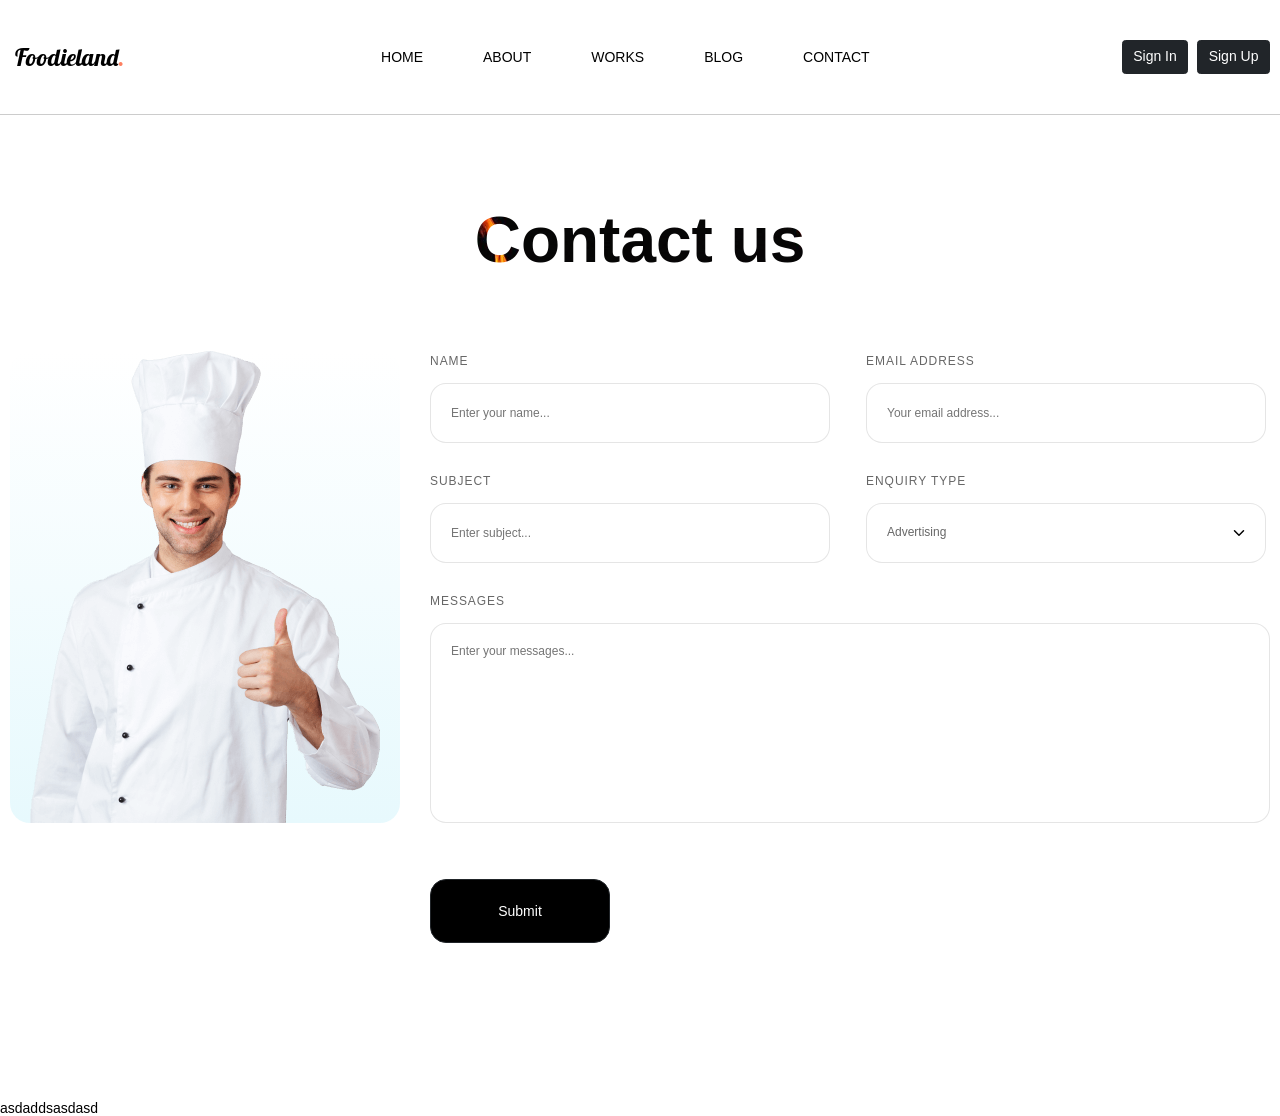
==== commit 7d0782c6: "add Davids pages" ====
--- a/index.html
+++ b/index.html
@@ -5,7 +5,7 @@
     <meta name="viewport" content="width=device-width, initial-scale=1, shrink-to-fit=no">
     <link rel="shortcut icon" href="./assets/favico/ForkKnife.ico" type="image/x-icon">
     <link rel="stylesheet" href="https://necolas.github.io/normalize.css/8.0.1/normalize.css">
-    <link rel="stylesheet" type="text/css" href="./node_modules/simptip/simptip.css">
+    <link rel="stylesheet" type="text/css" href="../../node_modules/simptip/simptip.css">
     <link rel="stylesheet" href="./index.css">
     <title>Foodieland</title>
   </head>
@@ -30,8 +30,8 @@
 <path d="M29.229 1.21c-0-0.025-0.002-0.051-0.004-0.076-0.001-0.017-0.003-0.034-0.005-0.051-0.003-0.021-0.006-0.042-0.010-0.064s-0.008-0.043-0.013-0.064c-0.004-0.017-0.008-0.033-0.013-0.050-0.007-0.025-0.014-0.049-0.023-0.073-0.002-0.007-0.004-0.014-0.006-0.021s-0.006-0.014-0.009-0.022c-0.009-0.024-0.019-0.048-0.030-0.071-0.007-0.015-0.014-0.030-0.022-0.045-0.010-0.020-0.021-0.039-0.032-0.058-0.010-0.017-0.020-0.034-0.031-0.051s-0.021-0.031-0.032-0.046c-0.013-0.018-0.026-0.036-0.040-0.054-0.010-0.013-0.021-0.025-0.032-0.038-0.015-0.018-0.031-0.035-0.047-0.052-0.011-0.012-0.023-0.023-0.035-0.034-0.016-0.016-0.033-0.031-0.050-0.046-0.014-0.012-0.028-0.023-0.043-0.034-0.016-0.012-0.032-0.025-0.049-0.037s-0.035-0.023-0.052-0.034c-0.015-0.009-0.030-0.019-0.045-0.028-0.020-0.011-0.041-0.022-0.061-0.032-0.014-0.007-0.028-0.014-0.043-0.021-0.022-0.010-0.044-0.019-0.066-0.027-0.015-0.006-0.030-0.011-0.045-0.016-0.021-0.007-0.043-0.014-0.065-0.020-0.018-0.005-0.035-0.009-0.053-0.014-0.020-0.004-0.039-0.008-0.059-0.012-0.021-0.004-0.043-0.007-0.065-0.010-0.017-0.002-0.034-0.004-0.051-0.005-0.025-0.002-0.051-0.003-0.076-0.004-0.008-0-0.016-0.001-0.024-0.001s-0.015 0.001-0.022 0.001c-0.025 0-0.051 0.002-0.076 0.004-0.017 0.001-0.034 0.003-0.052 0.005-0.021 0.003-0.042 0.006-0.064 0.010s-0.043 0.008-0.064 0.013c-0.017 0.004-0.033 0.008-0.050 0.013-0.025 0.007-0.049 0.014-0.073 0.023-0.007 0.002-0.014 0.004-0.021 0.006-0.015 0.006-0.030 0.012-0.045 0.018-0.006 0.002-0.012 0.004-0.017 0.007-3.171 1.192-5.71 5.081-7.547 11.566-0.833 2.992-1.438 6.043-1.809 9.127-0.018 0.172-0 0.345 0.053 0.51s0.14 0.316 0.256 0.444c0.116 0.128 0.257 0.231 0.414 0.302s0.328 0.107 0.501 0.107h7.384v8.615c0 0.326 0.13 0.639 0.36 0.87s0.544 0.361 0.87 0.361 0.639-0.13 0.87-0.361c0.231-0.231 0.361-0.544 0.361-0.87v-29.538c0-0.007-0.001-0.014-0.001-0.022z"></path>
 </symbol>
 <symbol id="icon-Timer" viewBox="0 0 32 32">
-<path class="nr-timer-line" d="M12.571 2.286h6.857c0.303 0 0.594-0.12 0.808-0.335s0.335-0.505 0.335-0.808-0.12-0.594-0.335-0.808c-0.214-0.214-0.505-0.335-0.808-0.335h-6.857c-0.303 0-0.594 0.12-0.808 0.335s-0.335 0.505-0.335 0.808c0 0.303 0.12 0.594 0.335 0.808s0.505 0.335 0.808 0.335z"></path>
-<path class="nr-timer" d="M16 4.571c-2.712 0-5.364 0.804-7.619 2.311s-4.013 3.649-5.051 6.155c-1.038 2.506-1.31 5.263-0.78 7.924s1.835 5.104 3.753 7.022c1.918 1.918 4.362 3.224 7.022 3.753s5.418 0.258 7.924-0.78c2.506-1.038 4.648-2.796 6.155-5.051s2.311-4.907 2.311-7.619c-0.004-3.636-1.45-7.122-4.021-9.693s-6.057-4.017-9.693-4.021zM22.465 13.437l-5.657 5.657c-0.106 0.106-0.232 0.19-0.371 0.248s-0.287 0.087-0.438 0.087-0.299-0.030-0.437-0.087c-0.139-0.057-0.265-0.142-0.371-0.248s-0.19-0.232-0.248-0.371c-0.057-0.139-0.087-0.287-0.087-0.438s0.030-0.299 0.087-0.437c0.057-0.139 0.142-0.265 0.248-0.371l5.657-5.657c0.106-0.106 0.232-0.19 0.371-0.248s0.287-0.087 0.437-0.087c0.15 0 0.299 0.030 0.437 0.087s0.265 0.142 0.371 0.248c0.106 0.106 0.19 0.232 0.248 0.371s0.087 0.287 0.087 0.437c0 0.15-0.030 0.299-0.087 0.437s-0.142 0.265-0.248 0.371z"></path>
+<path d="M12.571 2.286h6.857c0.303 0 0.594-0.12 0.808-0.335s0.335-0.505 0.335-0.808-0.12-0.594-0.335-0.808c-0.214-0.214-0.505-0.335-0.808-0.335h-6.857c-0.303 0-0.594 0.12-0.808 0.335s-0.335 0.505-0.335 0.808c0 0.303 0.12 0.594 0.335 0.808s0.505 0.335 0.808 0.335z"></path>
+<path d="M16 4.571c-2.712 0-5.364 0.804-7.619 2.311s-4.013 3.649-5.051 6.155c-1.038 2.506-1.31 5.263-0.78 7.924s1.835 5.104 3.753 7.022c1.918 1.918 4.362 3.224 7.022 3.753s5.418 0.258 7.924-0.78c2.506-1.038 4.648-2.796 6.155-5.051s2.311-4.907 2.311-7.619c-0.004-3.636-1.45-7.122-4.021-9.693s-6.057-4.017-9.693-4.021zM22.465 13.437l-5.657 5.657c-0.106 0.106-0.232 0.19-0.371 0.248s-0.287 0.087-0.438 0.087-0.299-0.030-0.437-0.087c-0.139-0.057-0.265-0.142-0.371-0.248s-0.19-0.232-0.248-0.371c-0.057-0.139-0.087-0.287-0.087-0.438s0.030-0.299 0.087-0.437c0.057-0.139 0.142-0.265 0.248-0.371l5.657-5.657c0.106-0.106 0.232-0.19 0.371-0.248s0.287-0.087 0.437-0.087c0.15 0 0.299 0.030 0.437 0.087s0.265 0.142 0.371 0.248c0.106 0.106 0.19 0.232 0.248 0.371s0.087 0.287 0.087 0.437c0 0.15-0.030 0.299-0.087 0.437s-0.142 0.265-0.248 0.371z"></path>
 </symbol>
 <symbol id="icon-Heart" viewBox="0 0 32 32">
 <path d="M23.111 1.778c-1.38-0.002-2.741 0.317-3.975 0.933s-2.308 1.512-3.136 2.616c-1.121-1.491-2.682-2.592-4.463-3.147s-3.691-0.536-5.46 0.055c-1.769 0.59-3.308 1.722-4.399 3.235s-1.678 3.331-1.678 5.196c0 10.646 14.791 19.052 15.421 19.404 0.177 0.099 0.376 0.151 0.579 0.151s0.402-0.052 0.579-0.151c2.72-1.593 5.274-3.456 7.621-5.561 5.175-4.658 7.8-9.316 7.8-13.844-0.003-2.357-0.94-4.616-2.606-6.282s-3.926-2.604-6.282-2.606z"></path>
@@ -40,382 +40,85 @@
 </svg>
 
     <header class="vad-header">
-      <div class="container vad-header__wrapper" id="header">
-        <div class="logo"><a href="./index.html">Foodieland</a></div>
+      <div class="container vad-header__wrapper">
+        <div class="logo"><a href="#">Foodieland</a></div>
         <div class="vad-header__block">
           <div class="vad-header__burger"><span></span></div>
           <div class="vad-header__navigation">
             <nav class="navigation">
               <ul class="navigation__list">
-                <li class="list-item"><a class="e-link navigation__link" href="./index.html">HOME</a>
+                <li class="list-item"><a class="e-link navigation__link" href="#home">HOME</a>
                 </li>
                 <li class="list-item"><a class="e-link navigation__link" href="#about">ABOUT</a>
                 </li>
-                <li class="list-item"><a class="e-link navigation__link" href="./Yuri_Guide/Yuri_Guide.html">GUIDE</a>
+                <li class="list-item"><a class="e-link navigation__link" href="#works">WORKS</a>
                 </li>
-                <li class="list-item"><a class="e-link navigation__link" href="./Lesia_recipe/Les_recipe.html">RECIPE</a>
+                <li class="list-item"><a class="e-link navigation__link" href="#blog">BLOG</a>
                 </li>
                 <li class="list-item"><a class="e-link navigation__link" href="#contact">CONTACT</a>
                 </li>
               </ul>
             </nav>
           </div>
-          <div class="vad-header__button-block"><a class="vad-header__link btn btn-dark vad-header__btn features simptip-position-top simptip-success" href="./Bogdana_form/Bog-form_one.html" data-tooltip="yea boy"> Sign In</a><a class="vad-header__link btn btn-dark vad-header__btn features simptip-position-top simptip-info" href="./Bogdana_form/Bog-form_two.html" data-tooltip="oy eah"> Sign Up</a></div>
+          <div class="vad-header__button-block">
+            <button class="btn btn-dark vad-header__btn features simptip-position-top simptip-success" type="button" data-tooltip="yea boy"> <a class="vad-header__link" href="#" target="_blank"> Sign In</a></button>
+            <button class="btn btn-dark vad-header__btn features simptip-position-top simptip-info" type="button" data-tooltip="oy eah"> <a class="vad-header__link" href="#" target="_blank"> Sign Up</a></button>
+          </div>
         </div>
       </div>
     </header>
-    <div class="nr-banner">
-      <div class="container nr-banner__wrapper">
-        <div class="nr-banner__content"> 
-          <div class="nr-banner__super-puper"> 
-            <div class="nr-super-puper"> 
-              <svg class="ny-super__svg" viewbox="0 0 150 150" fill="none" xmlns="http://www.w3.org/2000/svg" xmlns:xlink="http://www.w3.org/1999/xlink">
-                <path d="M-6.55671e-06 75C-1.01779e-05 33.5787 33.5786 1.01779e-05 75 6.55671e-06C116.421 2.93554e-06 150 33.5786 150 75C150 116.421 116.421 150 75 150C33.5786 150 -2.93554e-06 116.421 -6.55671e-06 75Z" fill="black"></path>
-                <path d="M35 75C35 52.9086 52.9086 35 75 35C97.0914 35 115 52.9086 115 75C115 97.0914 97.0914 115 75 115C52.9086 115 35 97.0914 35 75Z" fill="white"></path>
-                <path d="M123.541 39.7329C128.826 47.0068 132.408 55.3755 134.024 64.2204C135.639 73.0652 135.246 82.1599 132.873 90.8324C130.501 99.5048 126.21 107.533 120.317 114.324C114.424 121.115 107.081 126.494 98.8289 130.065C90.5772 133.636 81.6286 135.307 72.6444 134.954C63.6602 134.601 54.8702 132.233 46.9242 128.026C38.9782 123.819 32.0793 117.879 26.7375 110.647C21.3957 103.415 17.7475 95.0747 16.0628 86.2429" stroke="white" stroke-width="12" stroke-dasharray="1 10"></path>
-                <path d="M19.3772 74.6013L19.5123 72.761L15.9169 72.497L16.1912 68.7614L19.7866 69.0254L19.9214 67.1894L11.2176 66.5503L11.0828 68.3863L14.674 68.65L14.3997 72.3856L10.8085 72.122L10.6734 73.9622L19.3772 74.6013Z" fill="white"></path>
-                <path d="M20.3807 64.8451L18.583 63.7736L19.2789 60.7023L21.3629 60.5103L21.7998 58.5819L12.6235 59.5875L12.098 61.9066L19.9438 66.7735L20.3807 64.8451ZM17.2819 62.9981L14.2983 61.221L14.3133 61.1545L17.7715 60.837L17.2819 62.9981Z" fill="white"></path>
-                <path d="M16.5008 48.2084L15.8298 49.9181L20.9391 51.9232L20.9111 51.9946L14.4257 53.4962L13.8341 55.0036L21.9582 58.1918L22.6323 56.4741L17.519 54.4675L17.5424 54.408L24.0427 52.8801L24.6249 51.3965L16.5008 48.2084Z" fill="white"></path>
-                <path d="M26.5957 47.8202C27.9228 45.5159 27.3013 43.2991 24.938 41.938C22.582 40.5811 20.3601 41.1603 19.0458 43.4424L17.489 46.1455L25.0517 50.5011L26.5957 47.8202ZM24.6025 48.1131L19.7799 45.3356L20.3668 44.3164C21.1835 42.8984 22.339 42.5656 24.0192 43.5333C25.7068 44.5052 26.0062 45.6759 25.1874 47.0976L24.6025 48.1131Z" fill="white"></path>
-                <path d="M29.3533 43.2632L30.4924 41.8116L28.2665 40.0648L29.2241 38.8445C30.4632 37.2656 30.242 35.6078 28.8709 34.5318C27.5065 33.4611 25.8367 33.6078 24.6134 35.1667L22.4877 37.8754L29.3533 43.2632ZM27.1032 39.1519L24.8136 37.3551L25.5817 36.3762C26.2394 35.5381 27.0137 35.4903 27.6976 36.027C28.3781 36.561 28.5291 37.3349 27.8767 38.1663L27.1032 39.1519Z" fill="white"></path>
-                <path d="M29.106 30.0623L27.83 31.3952L34.1342 37.4303L35.4102 36.0974L29.106 30.0623Z" fill="white"></path>
-                <path d="M38.8089 25.5483C37.3373 24.1496 35.423 24.2284 33.8663 25.5155C32.0896 26.9845 31.7705 29.3606 33.5898 31.561C35.4036 33.7548 37.7797 33.9135 39.5795 32.4255C41.3037 30.9999 41.3971 28.9929 40.5277 27.6272L39.0838 28.8099C39.5439 29.6405 39.3211 30.5214 38.5625 31.1486C37.5411 31.9931 36.2209 31.8074 35.0315 30.3689C33.8748 28.9698 33.898 27.607 34.9391 26.7462C35.7175 26.1027 36.6511 26.0883 37.3704 26.7376L38.8089 25.5483Z" fill="white"></path>
-                <path d="M43.7448 28.9925L45.3335 28.054L44.0721 25.9186L44.29 24.503L48.1733 26.3764L50.0738 25.2536L44.801 22.7708L45.6019 17.7591L43.6977 18.884L42.9509 23.7945L42.8518 23.853L40.8946 20.5399L39.3059 21.4784L43.7448 28.9925Z" fill="white"></path>
-                <path d="M51.0181 24.8315L56.4753 22.5951L55.8984 21.1874L52.1485 22.7241L51.3583 20.796L54.8125 19.3804L54.2356 17.9727L50.7815 19.3883L49.9929 17.464L53.727 15.9338L53.1501 14.5261L47.7086 16.756L51.0181 24.8315Z" fill="white"></path>
-                <path d="M60.8509 21.315C63.4302 20.6683 64.5926 18.6811 63.9294 16.0357C63.2682 13.3986 61.3078 12.203 58.7534 12.8435L55.7277 13.6021L57.8501 22.0673L60.8509 21.315ZM59.2554 20.0851L57.9019 14.6869L59.0428 14.4008C60.63 14.0029 61.6722 14.6027 62.1437 16.4834C62.6173 18.3724 61.9834 19.4011 60.3921 19.8001L59.2554 20.0851Z" fill="white"></path>
-                <path d="M68.7468 19.7555L70.5893 19.6559L70.4222 16.5666L71.7668 16.4939L73.5849 19.4939L75.6188 19.3839L73.5847 16.0969C74.5531 15.6178 75.0554 14.7243 74.9909 13.5329C74.8973 11.801 73.6924 10.7481 71.7137 10.855L68.2756 11.041L68.7468 19.7555ZM70.3421 15.0858L70.1995 12.4477L71.442 12.3805C72.5058 12.3229 73.0462 12.7674 73.0931 13.6355C73.1398 14.4993 72.6484 14.9611 71.5932 15.0182L70.3421 15.0858Z" fill="white"></path>
-                <path d="M76.375 19.4258L82.2534 19.903L82.3764 18.3867L78.3372 18.0588L78.5058 15.9818L82.2265 16.2839L82.3496 14.7675L78.6289 14.4655L78.7971 12.3928L82.8194 12.7193L82.9425 11.203L77.0811 10.7272L76.375 19.4258Z" fill="white"></path>
-                <path d="M92.484 16.2555C92.7078 14.2376 91.4873 12.7607 89.5208 12.2994C87.2764 11.7728 85.1912 12.9557 84.5391 15.7353C83.8889 18.5067 85.1995 20.4949 87.473 21.0283C89.6511 21.5393 91.3059 20.3999 91.8678 18.8816L90.0527 18.447C89.6694 19.3157 88.8332 19.671 87.8748 19.4462C86.5846 19.1435 85.934 17.9797 86.3603 16.1626C86.775 14.3952 87.8744 13.5896 89.1896 13.8981C90.1728 14.1288 90.7489 14.8636 90.6668 15.8292L92.484 16.2555Z" fill="white"></path>
-                <path d="M97.555 14.842L95.8203 14.2133L92.8466 22.4183L94.5813 23.047L97.555 14.842Z" fill="white"></path>
-                <path d="M96.1964 23.593L97.859 24.3932L99.0861 21.8436L100.484 22.5162C102.292 23.3866 103.864 22.814 104.62 21.2435C105.372 19.6807 104.869 18.0816 103.084 17.2223L99.9811 15.7291L96.1964 23.593ZM99.7274 20.5111L100.99 17.8886L102.111 18.4282C103.071 18.8902 103.284 19.636 102.907 20.4193C102.532 21.1988 101.809 21.5128 100.856 21.0545L99.7274 20.5111Z" fill="white"></path>
-                <path d="M102.827 26.8674L107.756 30.1061L108.591 28.8347L105.204 26.6093L106.348 24.8678L109.468 26.9177L110.304 25.6463L107.184 23.5964L108.326 21.8584L111.698 24.0745L112.534 22.8031L107.619 19.5738L102.827 26.8674Z" fill="white"></path>
-                <path d="M116.641 29.422L117.975 30.5833C118.977 29.3934 118.718 27.744 117.252 26.468C115.809 25.2117 114.058 25.0882 113.023 26.2894C112.175 27.2572 112.375 28.4092 113.255 29.6441L113.815 30.4481C114.381 31.2456 114.6 31.7983 114.217 32.2446C113.794 32.7239 113.053 32.6544 112.345 32.0388C111.622 31.4092 111.393 30.6217 111.921 29.9236L110.575 28.7512C109.37 30.2058 109.748 31.8288 111.346 33.2195C112.953 34.6185 114.566 34.6731 115.619 33.4706C116.57 32.3718 116.25 31.071 115.33 29.8177L114.862 29.1615C114.404 28.5316 114.11 27.9026 114.531 27.4385C114.901 27.0143 115.548 27.0299 116.229 27.6231C116.895 28.2023 117.04 28.8598 116.641 29.422Z" fill="white"></path>
-              </svg>
-              <div class="nr-super-puper__image-box"> <img src="./assets/img/NazarBanner/nice.png" alt="Nice"/></div>
+    <div class="Naz-header">sdfgsdfsdfsdf</div>
+    <div class="Ser-header">dsfkjsdkfjsdfhj</div>
+    <div class="dim-title">dsfsdfsdf</div>
+    <div class="Dav-feedback"> 
+      <div class="container Dav-feedback__wrapper"> 
+        <div class="Dav-feedback__title">
+          <h1 class="Dav-title">Contact us</h1>
+        </div>
+        <div class="Dav-feedback__photo"><img src="./assets/img/cook.png" alt="cook"/></div>
+        <div class="Dav-feedback__form">
+          <form class="Dav-form">
+            <div class="Dav-form__name">
+              <label class="Dav-form__label">Name
+                <input class="Dav-form__input" placeholder="Enter your name..." type="text"/>
+              </label>
             </div>
-          </div>
-          <div class="nr-banner__block"> <a class="e-link nr-banner__recipes" href="#">Hot Recipes</a>
-            <h1 class="nr-banner__title">Spicy delicious chicken wings </h1>
-            <div class="nr-banner__description">Lorem ipsum dolor sit amet, consectetuipisicing elit, sed do eiusmod tempor incididunt ut labore et dolore magna aliqut enim ad minim </div>
-            <div class="nr-banner__info"> 
-              <div class="nr-banner__info-food">
-                <svg class="icon icon-Timer">
-                  <use xlink:href="#icon-Timer"></use>
-                </svg>
-                <div class="nr-banner__desc">30 Minutes</div>
-              </div>
-              <div class="nr-banner__info-food">
-                <svg class="icon icon-ForkKnife">
-                  <use xlink:href="#icon-ForkKnife"></use>
-                </svg>
-                <div class="nr-banner__desc">Chicken</div>
-              </div>
+            <div class="Dav-form__email">
+              <label class="Dav-form__label">Subject
+                <input class="Dav-form__input" placeholder="Enter subject..." type="email"/>
+              </label>
             </div>
-            <div class="nr-banner__data">
-              <div class="nr-banner__author"> 
-                <div class="nr-banner__photo-block"><img class="nr-banner__photo" src="./assets/img/NazarBanner/author.png" alt="Photo"/></div>
-                <div class="nr-banner__author-information"> 
-                  <div class="nr-banner__author-name">John Smith</div>
-                  <div class="nr-banner__author-date">15 March 2022</div>
-                </div>
-              </div>
-              <div class="nr-banner__button-block">
-                <button class="btn simptip-position-top simptip-info e-button e-button--banner" type="button" data-tooltip="Watch the videos"><span class="e-button__banner-text">View Recipes</span>
-                  <svg class="icon icon-Play">
-                    <use xlink:href="#icon-Play"></use>
-                  </svg>
-                </button>
-              </div>
+            <div class="Dav-form__subject">
+              <label class="Dav-form__label">email address
+                <input class="Dav-form__input" placeholder="Your email address..."/>
+              </label>
             </div>
-          </div>
-          <div class="nr-banner__image-block">
-            <picture> 
-              <source srcset="./assets/img/NazarBanner/dish-banner-1024px.jpg" media="(min-width:769px) and (max-width:1024px)"/>
-              <source srcset="./assets/img/NazarBanner/dish-banner-768px.jpg" media="(max-width:768px)"/><img class="nr-banner__image-banner" src="./assets/img/NazarBanner/dish-banner.jpg" alt="Dish"/>
-            </picture>
-          </div>
+            <div class="Dav-form__type">
+              <label class="Dav-form__label">Enquiry type
+                <select class="Dav-form__selector" name="select">
+                  <option value="value1" selected="selected">Advertising</option>
+                  <option value="value2">Значение 2</option>
+                  <option value="value3">Значение 3</option>
+                </select>
+              </label>
+            </div>
+            <div class="Dav-form__messages">
+              <label class="Dav-form__label label-big">Messages
+                <input class="Dav-form__input input-big" placeholder="Enter your messages..." type="text"/>
+              </label>
+            </div>
+            <div class="Dav-form__submit">
+              <button class="btn btn-dark Dav-form__button" type="button"><span>Submit</span></button><!--
+              <button class="btn btn-dark Dav-form__button simptip-position-top simptip-success" type="button" data-tooltip="yea boy"><span>Submit</span></button><!-->
+            </div>
+          </form>
         </div>
       </div>
     </div>
-    <div class="Ser-header">dsfkjsdkfjsdfhj</div>
-    <section class="dim-section-catalog container">
-      <div class="dim-section"> 
-        <header class="dim-section__header">
-          <h2 class="dim-section__title simptip-position-top" data-tooltip="Вміст підказки">Simple and tasty recipes</h2>
-          <div class="dim-section__subtitle">Lorem ipsum dolor sit amet, consectetuipisicing elit, sed do eiusmod tempor incididunt ut labore et dolore magna aliqut enim ad minim</div>
-          <div class="dim-catalog__body">
-            <div class="dim-catalog catalog__item">
-              <div class="dim-button__heart">
-                <label class="dim-check">
-                  <input class="dim-check__input" id="favorite-1" checked="" type="checkbox"/><svg class="icon dim-check__icon"><use xlink:href="#icon-Heart"></use></svg>
-                </label>
-              </div>
-              <div class="dim-product">
-                <div class="dim-product__wrapper-img"><img class="dim-image" src="./assets/img/dim-img/burger.png" alt="food"/></div>
-                <div class="dim-product__content">
-                  <h3 class="dim-product__title">Big and Juicy Wagyu Beef Cheeseburger</h3>
-                  <div class="dim-product__footer">
-                    <ul class="dim-product__description">
-                      <li class="dim-product__item"> <svg class="icon icon-Timer dim-icon"><use xlink:href="#icon-Timer"></use></svg>
-                      </li>
-                      <li class="dim-product__item"> 30 Minutes</li>
-                    </ul>
-                    <ul class="dim-product__description">
-                      <li class="dim-product__item"> <svg class="icon icon-ForkKnife dim-icon"><use xlink:href="#icon-ForkKnife"></use></svg>
-                      </li>
-                      <li class="dim-product__item">Snack</li>
-                    </ul>
-                  </div>
-                </div>
-              </div>
-            </div>
-            <div class="dim-catalog catalog__item">
-              <div class="dim-button__heart">
-                <label class="dim-check">
-                  <input class="dim-check__input" id="favorite-1" checked="" type="checkbox"/><svg class="icon dim-check__icon"><use xlink:href="#icon-Heart"></use></svg>
-                </label>
-              </div>
-              <div class="dim-product">
-                <div class="dim-product__wrapper-img"><img class="dim-image" src="./assets/img/dim-img/Roasted Salmon.png" alt="food"/></div>
-                <div class="dim-product__content">
-                  <h3 class="dim-product__title">Fresh Lime Roasted Salmon with Ginger Sauce</h3>
-                  <div class="dim-product__footer">
-                    <ul class="dim-product__description">
-                      <li class="dim-product__item"> <svg class="icon icon-Timer dim-icon"><use xlink:href="#icon-Timer"></use></svg>
-                      </li>
-                      <li class="dim-product__item"> 30 Minutes</li>
-                    </ul>
-                    <ul class="dim-product__description">
-                      <li class="dim-product__item"> <svg class="icon icon-ForkKnife dim-icon"><use xlink:href="#icon-ForkKnife"></use></svg>
-                      </li>
-                      <li class="dim-product__item">Fish</li>
-                    </ul>
-                  </div>
-                </div>
-              </div>
-            </div>
-            <div class="dim-catalog catalog__item">
-              <div class="dim-button__heart">
-                <label class="dim-check">
-                  <input class="dim-check__input" id="favorite-1" checked="" type="checkbox"/><svg class="icon dim-check__icon"><use xlink:href="#icon-Heart"></use></svg>
-                </label>
-              </div>
-              <div class="dim-product">
-                <div class="dim-product__wrapper-img"><img class="dim-image" src="./assets/img/dim-img/Strawberry Oatmeal Pancake.png" alt="food"/></div>
-                <div class="dim-product__content">
-                  <h3 class="dim-product__title">Strawberry Oatmeal Pancake with Honey Syrup</h3>
-                  <div class="dim-product__footer">
-                    <ul class="dim-product__description">
-                      <li class="dim-product__item"> <svg class="icon icon-Timer dim-icon"><use xlink:href="#icon-Timer"></use></svg>
-                      </li>
-                      <li class="dim-product__item"> 30 Minutes</li>
-                    </ul>
-                    <ul class="dim-product__description">
-                      <li class="dim-product__item"> <svg class="icon icon-ForkKnife dim-icon"><use xlink:href="#icon-ForkKnife"></use></svg>
-                      </li>
-                      <li class="dim-product__item">Breakfast</li>
-                    </ul>
-                  </div>
-                </div>
-              </div>
-            </div>
-            <div class="dim-catalog catalog__item">
-              <div class="dim-button__heart">
-                <label class="dim-check">
-                  <input class="dim-check__input" id="favorite-1" checked="" type="checkbox"/><svg class="icon dim-check__icon"><use xlink:href="#icon-Heart"></use></svg>
-                </label>
-              </div>
-              <div class="dim-product">
-                <div class="dim-product__wrapper-img"><img class="dim-image" src="./assets/img/dim-img/Fresh and Healthy.png" alt="food"/></div>
-                <div class="dim-product__content">
-                  <h3 class="dim-product__title">Fresh and Healthy Mixed  Mayonnaise Salad</h3>
-                  <div class="dim-product__footer">
-                    <ul class="dim-product__description">
-                      <li class="dim-product__item"> <svg class="icon icon-Timer dim-icon"><use xlink:href="#icon-Timer"></use></svg>
-                      </li>
-                      <li class="dim-product__item"> 30 Minutes</li>
-                    </ul>
-                    <ul class="dim-product__description">
-                      <li class="dim-product__item"> <svg class="icon icon-ForkKnife dim-icon"><use xlink:href="#icon-ForkKnife"></use></svg>
-                      </li>
-                      <li class="dim-product__item">Healthy</li>
-                    </ul>
-                  </div>
-                </div>
-              </div>
-            </div>
-            <div class="dim-catalog catalog__item">
-              <div class="dim-button__heart">
-                <label class="dim-check">
-                  <input class="dim-check__input" id="favorite-1" checked="" type="checkbox"/><svg class="icon dim-check__icon"><use xlink:href="#icon-Heart"></use></svg>
-                </label>
-              </div>
-              <div class="dim-product">
-                <div class="dim-product__wrapper-img"><img class="dim-image" src="./assets/img/dim-img/Chicken Meatballs.png" alt="burger"/></div>
-                <div class="dim-product__content">
-                  <h3 class="dim-product__title">Chicken Meatballs with Cream Cheese</h3>
-                  <div class="dim-product__footer">
-                    <ul class="dim-product__description">
-                      <li class="dim-product__item"> <svg class="icon icon-Timer dim-icon"><use xlink:href="#icon-Timer"></use></svg>
-                      </li>
-                      <li class="dim-product__item"> 30 Minutes</li>
-                    </ul>
-                    <ul class="dim-product__description">
-                      <li class="dim-product__item"> <svg class="icon icon-ForkKnife dim-icon"><use xlink:href="#icon-ForkKnife"></use></svg>
-                      </li>
-                      <li class="dim-product__item">Meat</li>
-                    </ul>
-                  </div>
-                </div>
-              </div>
-            </div>
-            <div class="dim-catalog catalog__item">
-              <div class="dim-button__heart">
-                <label class="dim-check">
-                  <input class="dim-check__input" id="favorite-1" checked="" type="checkbox"/><svg class="icon dim-check__icon"><use xlink:href="#icon-Heart"></use></svg>
-                </label>
-              </div>
-              <div class="dim-product">
-                <div class="dim-product__wrapper-img"><img class="dim-image" src="./assets/img/dim-img/Appetizing Appeal.png" alt="burger"/></div>
-                <div class="dim-product__content">
-                  <h3 class="dim-product__title">Things that Contribute Food's Appetizing Appeal </h3>
-                  <div class="dim-product__footer">
-                    <ul class="dim-product__description">
-                      <li class="dim-product__item"> <svg class="icon icon-Timer dim-icon"><use xlink:href="#icon-Timer"></use></svg>
-                      </li>
-                      <li class="dim-product__item"> 30 Minutes</li>
-                    </ul>
-                    <ul class="dim-product__description">
-                      <li class="dim-product__item"> <svg class="icon icon-ForkKnife dim-icon"><use xlink:href="#icon-ForkKnife"></use></svg>
-                      </li>
-                      <li class="dim-product__item">Snack</li>
-                    </ul>
-                  </div>
-                </div>
-              </div>
-            </div>
-            <div class="dim-catalog catalog__item">
-              <div class="dim-button__heart">
-                <label class="dim-check">
-                  <input class="dim-check__input" id="favorite-1" checked="" type="checkbox"/><svg class="icon dim-check__icon"><use xlink:href="#icon-Heart"></use></svg>
-                </label>
-              </div>
-              <div class="dim-product">
-                <div class="dim-product__wrapper-img"><img class="dim-image" src="./assets/img/dim-img/Fruity Pancake.png" alt="burger"/></div>
-                <div class="dim-product__content">
-                  <h3 class="dim-product__title">Fruity Pancake with Orange &#38; Blueberry</h3>
-                  <div class="dim-product__footer">
-                    <ul class="dim-product__description">
-                      <li class="dim-product__item"> <svg class="icon icon-Timer dim-icon"><use xlink:href="#icon-Timer"></use></svg>
-                      </li>
-                      <li class="dim-product__item"> 30 Minutes</li>
-                    </ul>
-                    <ul class="dim-product__description">
-                      <li class="dim-product__item"> <svg class="icon icon-ForkKnife dim-icon"><use xlink:href="#icon-ForkKnife"></use></svg>
-                      </li>
-                      <li class="dim-product__item">Sweet</li>
-                    </ul>
-                  </div>
-                </div>
-              </div>
-            </div>
-            <div class="dim-catalog catalog__item">
-              <div class="dim-button__heart">
-                <label class="dim-check">
-                  <input class="dim-check__input" id="favorite-1" checked="" type="checkbox"/><svg class="icon dim-check__icon"><use xlink:href="#icon-Heart"></use></svg>
-                </label>
-              </div>
-              <div class="dim-product">
-                <div class="dim-product__wrapper-img"><img class="dim-image" src="./assets/img/dim-img/The Best Easy.png" alt="burger"/></div>
-                <div class="dim-product__content">
-                  <h3 class="dim-product__title">The Best Easy One Pot Chicken and Rice</h3>
-                  <div class="dim-product__footer">
-                    <ul class="dim-product__description">
-                      <li class="dim-product__item"> <svg class="icon icon-Timer dim-icon"><use xlink:href="#icon-Timer"></use></svg>
-                      </li>
-                      <li class="dim-product__item"> 30 Minutes</li>
-                    </ul>
-                    <ul class="dim-product__description">
-                      <li class="dim-product__item"> <svg class="icon icon-ForkKnife dim-icon"><use xlink:href="#icon-ForkKnife"></use></svg>
-                      </li>
-                      <li class="dim-product__item">Snack</li>
-                    </ul>
-                  </div>
-                </div>
-              </div>
-            </div>
-            <div class="dim-catalog catalog__item">
-              <div class="dim-button__heart">
-                <label class="dim-check">
-                  <input class="dim-check__input" id="favorite-1" checked="" type="checkbox"/><svg class="icon dim-check__icon"><use xlink:href="#icon-Heart"></use></svg>
-                </label>
-              </div>
-              <div class="dim-product">
-                <div class="dim-product__wrapper-img"><img class="dim-image" src="./assets/img/dim-img/The Creamiest Creamy.png" alt="food"/></div>
-                <div class="dim-product__content">
-                  <h3 class="dim-product__title">The Creamiest Creamy Chicken and Bacon Pasta<br/></h3>
-                  <div class="dim-product__footer">
-                    <ul class="dim-product__description">
-                      <li class="dim-product__item"> <svg class="icon icon-Timer dim-icon"><use xlink:href="#icon-Timer"></use></svg>
-                      </li>
-                      <li class="dim-product__item"> 30 Minutes</li>
-                    </ul>
-                    <ul class="dim-product__description">
-                      <li class="dim-product__item"> <svg class="icon icon-ForkKnife dim-icon"><use xlink:href="#icon-ForkKnife"></use></svg>
-                      </li>
-                      <li class="dim-product__item">Noodles</li>
-                    </ul>
-                  </div>
-                </div>
-              </div>
-            </div>
-          </div>
-        </header>
-      </div>
-    </section>
-    <section class="evg-subscribe">
-      <div class="container">
-        <div class="evg-subscribe__wrapper">
-          <div class="evg-subscribe__block-text">
-            <h2 class="evg-subscribe__title">Deliciousness to your inbox</h2>
-            <div class="evg-subscribe__text"> <span class="simptip-position-bottom" data-tooltip="Text Subscribe section">Lorem ipsum dolor sit amet, consectetuipisicing elit, sed do eiusmod tempor incididunt ut labore et dolore magna aliqut enim ad minim</span></div>
-          </div>
-          <div class="evg-subscribe__img-salad"><img src="./assets/img/img-EvgenSubscribe/salad.png" alt="foto"/></div>
-          <div class="evg-subscribe__img-salad-egg"><img src="./assets/img/img-EvgenSubscribe/salad-egg.png" alt="foto"/></div>
-          <div class="evg-subscribe__input-button">
-            <input class="evg-subscribe__input" type="text" placeholder="Your email address..."/>
-            <button class="evg-subscribe__button" type="button"><span>Subscribe        </span></button>
-          </div>
-        </div>
-      </div>
-    </section>
-    <footer class="evg-footer">
-      <div class="container">
-        <div class="evg-footer__wrapper">
-          <div class="evg-footer__logo-link">
-            <div class="evg-footer__logo">
-              <div class="evg-footer__logo-foodieland">
-                <div class="logo"><a href="./index.html">Foodieland</a></div>
-              </div>
-              <div class="evg-footer__logo-text">Lorem ipsum dolor sit amet, consectetuipisicing elit,</div>
-            </div>
-            <div class="evg-footer__link"><a class="evg-footer__link-item" href="./Lesia_recipe/Les_recipe.html"><span class="simptip-position-top" data-tooltip="Recipes">Recipes</span></a><a class="evg-footer__link-item" href="./Yuri_Guide/Yuri_Guide.html"><span class="simptip-position-top" data-tooltip="Blog">Guide</span></a><a class="evg-footer__link-item" href="#"><span class="simptip-position-top" data-tooltip="Contact">Contact</span></a><a class="evg-footer__link-item" href="#"><span class="simptip-position-top" data-tooltip="About us">About us</span></a></div>
-          </div>
-          <hr class="evg-footer__line"/>
-          <div class="evg-footer__text-icon">
-            <div class="evg-footer__text">© 2020 Flowbase. Powered by <span class="evg-footer__text-color">Webflow</span></div>
-            <div class="evg-footer__icon-block"><a class="evg-footer__icon-Facebook" href="#">
-                <svg class="icon">icon-Facebook
-                  <use xlink:href="#icon-Facebook"></use>
-                </svg></a><a class="evg-footer__icon-twitter" href="#">
-                <svg class="icon">icon-twitter
-                  <use xlink:href="#icon-twitter"></use>
-                </svg></a><a class="evg-footer__icon-instagram" href="#">
-                <svg class="icon">icon-instagram
-                  <use xlink:href="#icon-instagram">  </use>
-                </svg></a></div>
-          </div>
-        </div>
+    <div class="Evg-header">asdaddsasdasd</div>
+    <footer class="Evg-footer"> 
+      <div class="Evg-footer__wrapper container">
+        <div class="Evg-footer__text"></div>
       </div>
     </footer>
     <script src="./index.js"></script>
--- a/index.css
+++ b/index.css
@@ -1,5 +1,8 @@
 @charset "UTF-8";
 @import url("https://fonts.googleapis.com/css2?family=Lobster&display=swap");
+@import '../Bogdana_form/Bog-form.css';
+@import '../Lesia_recipe/Les_recipe.css';
+@import '../Natalia_health/Nat-health.css';
 :root {
   --bs-blue: #0d6efd;
   --bs-indigo: #6610f2;
@@ -1569,7 +1572,7 @@
 body {
   color: #000000;
   font-family: "Inter", sans-serif;
-  font-size: 16px;
+  font-size: 16;
 }
 
 .icon {
@@ -1602,7 +1605,7 @@
 
 *::-webkit-scrollbar-thumb {
   box-shadow: inset 0 0 3px rgba(253, 128, 97, 0.8);
-  background-color: #fd8061;
+  background-color: #FD8061;
   border-radius: 10px;
   outline: none;
 }
@@ -1613,11 +1616,6 @@
 
 img {
   width: 100%;
-}
-
-p {
-  margin: 0;
-  padding: 0;
 }
 
 .container {
@@ -1638,51 +1636,11 @@
   font-weight: 300;
   padding: 0 25px;
   font-size: 20px;
-  color: #ffffff;
+  color: #FFFFFF;
   height: 56px;
 }
 .e-button:hover {
   box-shadow: 0px 4px 10px 0px rgba(0, 0, 0, 0.5);
-}
-.e-button--banner {
-  background-color: #000000;
-  align-items: center;
-  border-radius: 16px;
-  font-size: 24px;
-  padding: 0 35px;
-  color: #ffffff;
-  display: flex;
-  height: 60px;
-}
-.e-button--banner:hover {
-  color: #e71dc6;
-}
-.e-button--banner:focus {
-  background-color: #000000;
-}
-@media (min-width: 768px) and (max-width: 830px) {
-  .e-button--banner {
-    height: 40px;
-    padding: 0 5px;
-  }
-}
-@media (max-width: 480px) {
-  .e-button--banner {
-    padding: 0 10px;
-    font-size: 16px;
-    height: 30px;
-  }
-}
-.e-button__banner-text {
-  margin-right: 15px;
-  font-weight: 600;
-  font-size: 14px;
-}
-@media (max-width: 480px) {
-  .e-button__banner-text {
-    margin-right: 10px;
-    font-size: 10px;
-  }
 }
 
 input {
@@ -1693,14 +1651,120 @@
   width: 100%;
 }
 
+.vad-header {
+  border-bottom: 1px solid rgba(0, 0, 0, 0.2);
+  background-color: #FFFFFF;
+  position: fixed;
+  right: 0;
+  left: 0;
+  top: 0;
+}
+.vad-header__wrapper {
+  justify-content: space-between;
+  padding-bottom: 40px;
+  align-items: center;
+  padding-top: 40px;
+  display: flex;
+  width: 100%;
+}
+.vad-header__block {
+  justify-content: space-between;
+  align-items: center;
+  display: flex;
+  width: 100%;
+}
+@media (max-width: 768px) {
+  .vad-header__block {
+    width: auto;
+    flex-direction: row-reverse;
+  }
+}
+@media (max-width: 768px) {
+  .vad-header__burger {
+    z-index: 5;
+    display: block;
+    position: relative;
+    width: 24px;
+    height: 14px;
+    cursor: pointer;
+    margin-left: 20px;
+  }
+  .vad-header__burger span, .vad-header__burger::before, .vad-header__burger::after {
+    left: 0;
+    position: absolute;
+    height: 10%;
+    width: 100%;
+    transition: all 0.3s ease 0s;
+    background-color: #000000;
+  }
+  .vad-header__burger::before, .vad-header__burger::after {
+    content: "";
+  }
+  .vad-header__burger::before {
+    top: 0;
+  }
+  .vad-header__burger::after {
+    bottom: 0;
+  }
+  .vad-header__burger span {
+    top: 50%;
+    transform: scale(1) translate(0px, -50%);
+  }
+  .vad-header__burger._active span {
+    transform: scale(0) translate(0px, -50%);
+  }
+  .vad-header__burger._active::before {
+    top: 50%;
+    transform: rotate(-45deg) translate(0px, -50%);
+  }
+  .vad-header__burger._active::after {
+    bottom: 50%;
+    transform: rotate(45deg) translate(0px, 50%);
+  }
+}
+@media (max-width: 480px) {
+  .vad-header__burger {
+    margin-left: 10px;
+  }
+}
+.vad-header__btn {
+  margin-left: 5px;
+  position: relative;
+  z-index: 10;
+}
+.vad-header__btn:first-child {
+  margin-left: 0;
+}
+.vad-header__link {
+  color: #FFFFFF;
+}
+.vad-header__link:hover {
+  color: #FFFFFF;
+}
+
+.logo {
+  font-size: 24;
+  font-family: "Lobster", cursive;
+  position: relative;
+  z-index: 10;
+}
+.logo a {
+  color: #000000;
+  padding: 5px;
+}
+.logo a::after {
+  content: ".";
+  color: #FD8061;
+}
+
 @media (max-width: 768px) {
   .navigation {
-    background-color: rgba(86, 182, 187, 0.95);
     position: fixed;
     top: 0;
     left: -100%;
     width: 100%;
     height: 100%;
+    background-color: rgba(86, 182, 187, 0.95);
     padding: 120px 30px 30px 30px;
     transition: left 0.3s ease 0s;
     overflow: auto;
@@ -1714,9 +1778,8 @@
     width: 100%;
     top: 0;
     left: 0;
-    max-height: 114px;
-    height: auto;
-    background-color: #ffffff;
+    height: 114px;
+    background-color: #FFFFFF;
     z-index: 2;
   }
   .navigation__list {
@@ -1736,7 +1799,7 @@
   }
   .navigation__link {
     font-size: 30px;
-    color: #ffffff;
+    color: #FFFFFF;
   }
 }
 .navigation__list {
@@ -1762,1069 +1825,153 @@
   }
 }
 
-.logo {
-  font-size: 24px;
-  font-family: "Lobster", cursive;
-  position: relative;
-  z-index: 10;
-}
-.logo a {
-  color: #000000;
-  padding: 5px;
-}
-.logo a::after {
-  content: ".";
-  color: #fd8061;
-}
-
-.dim-icon {
-  font-size: 24px;
-  color: #000000;
-}
-
-.dim-check {
-  display: flex;
-  justify-content: center;
-  align-items: center;
-  width: 42px;
-  height: 42px;
-  border-radius: 50%;
-  position: absolute;
-  right: 36px;
-  top: 36px;
-  background-color: #ffffff;
-}
-.dim-check__icon {
-  color: #fd8061;
-}
-.dim-check__input {
-  display: none;
-}
-.dim-check__input:checked ~ .icon {
-  color: #dbe2e5 !important;
-}
-
-.dim-section__title {
-  color: rgba(175, 171, 171, 0.349);
-  background-image: url(assets/svg/wawe-4.svg);
-  background-repeat: repeat-x;
-  -webkit-background-clip: text;
-  animation: animate 19s linear infinite;
-}
-
 @keyframes animate {
   0% {
-    background-position: left 0px top 40px;
+    background-position: left 0px top 80px;
   }
   40% {
-    background-position: left 500px top -1px;
+    background-position: left -10px top -100px;
   }
   80% {
-    background-position: left 1000px top -1px;
+    background-position: left -20px top -20px;
   }
   100% {
-    background-position: left 1200px bottom -1px;
-  }
-}
-.vad-header {
-  border-bottom: 1px solid rgba(0, 0, 0, 0.2);
-  background-color: #ffffff;
-  position: fixed;
-  z-index: 50;
-  right: 0;
-  left: 0;
-  top: 0;
-}
-.vad-header__wrapper {
-  justify-content: space-between;
-  transition: 0.35s cubic-bezier(0.4, 0, 0.2, 1);
-  padding-bottom: 40px;
+    background-position: left -20px top -40px;
+  }
+}
+.Dav-feedback {
+  margin-top: 75px;
+}
+.Dav-feedback__wrapper {
+  display: grid;
+  grid-template-columns: repeat(3, 1fr);
+  grid-template-rows: repeat(3, 0.5fr) 1fr 0.5fr;
+  grid-column-gap: 0px;
+  grid-row-gap: 0px;
+  padding-top: 84px;
+}
+.Dav-feedback__title {
+  grid-area: 1/1/2/4;
+}
+.Dav-feedback__photo {
+  grid-area: 2/1/5/2;
+  max-width: 390px;
+  max-height: 472px;
+  padding: 0 20px;
+  background: linear-gradient(180deg, rgba(231, 249, 253, 0) 0%, #e7f9fd 100%);
+  border-radius: 20px;
+  display: flex;
+  align-content: stretch;
   align-items: center;
-  padding-top: 40px;
-  display: flex;
+  margin-right: 10px;
+}
+.Dav-feedback__form {
+  grid-area: 2/2/5/4;
+}
+
+.Dav-title {
+  font-weight: 600;
+  font-size: 64px;
+  line-height: 78px;
+  text-align: center;
+  background-image: url(./assets/img/Fire.png);
+  /* background-repeat: repeat-x; */
+  -webkit-background-clip: text;
+  -webkit-text-fill-color: transparent;
+  background-clip: text;
+  animation: animate 10s linear infinite;
+  padding: 0;
+  margin: 0;
+}
+
+.Dav-form {
+  display: grid;
+  grid-template-columns: repeat(2, 1fr);
+  grid-template-rows: repeat(5, 1fr);
+  grid-column-gap: 32px;
+}
+.Dav-form__name {
+  grid-area: 1/1/2/2;
+  height: 92px;
+}
+.Dav-form__label {
   width: 100%;
-}
-.vad-header__block {
-  justify-content: space-between;
-  align-items: center;
-  display: flex;
+  height: 100%;
+  font-weight: 500;
+  font-size: 12px;
+  line-height: 20px;
+  text-transform: uppercase;
+  letter-spacing: 0.08em;
+  color: rgba(0, 0, 0, 0.6);
+}
+.Dav-form__input {
+  max-height: 60px;
+  max-width: 400px;
+  height: 100%;
+  border: 1px solid rgba(0, 0, 0, 0.1019607843);
+  border-radius: 16px;
+  padding: 0 20px;
+  margin: 12px 0;
+}
+.Dav-form__selector {
+  max-height: 60px;
+  max-width: 400px;
+  height: 100%;
   width: 100%;
-}
-@media (max-width: 768px) {
-  .vad-header__block {
-    width: auto;
-    flex-direction: row-reverse;
-  }
-}
-@media (max-width: 768px) {
-  .vad-header__burger {
-    position: relative;
-    margin-left: 20px;
-    cursor: pointer;
-    display: block;
-    height: 14px;
-    width: 24px;
-    z-index: 5;
-  }
-  .vad-header__burger span, .vad-header__burger::before, .vad-header__burger::after {
-    transition: all 0.3s ease 0s;
-    background-color: #000000;
-    position: absolute;
-    height: 10%;
-    width: 100%;
-    left: 0;
-  }
-  .vad-header__burger::before, .vad-header__burger::after {
-    content: "";
-  }
-  .vad-header__burger::before {
-    top: 0;
-  }
-  .vad-header__burger::after {
-    bottom: 0;
-  }
-  .vad-header__burger span {
-    top: 50%;
-    transform: scale(1) translate(0px, -50%);
-  }
-  .vad-header__burger._active span {
-    transform: scale(0) translate(0px, -50%);
-  }
-  .vad-header__burger._active::before {
-    top: 50%;
-    transform: rotate(-45deg) translate(0px, -50%);
-  }
-  .vad-header__burger._active::after {
-    bottom: 50%;
-    transform: rotate(45deg) translate(0px, 50%);
-  }
-}
-@media (max-width: 480px) {
-  .vad-header__burger {
-    margin-left: 5px;
-  }
-}
-.vad-header__btn {
-  position: relative;
-  margin-left: 5px;
-  z-index: 10;
-}
-.vad-header__btn:first-child {
-  margin-left: 0;
-}
-.vad-header__link {
-  color: #ffffff;
-}
-.vad-header__link:hover {
-  color: #ffffff;
-}
-
-.nr-banner {
-  padding-top: 150px;
-  margin-bottom: 50px;
-}
-@media (max-width: 1160px) {
-  .nr-banner {
-    margin-bottom: 100px;
-    height: auto;
-  }
-}
-.nr-banner__content {
-  justify-content: space-between;
-  background-color: #e7fafe;
+  border: 1px solid rgba(0, 0, 0, 0.1019607843);
+  border-radius: 16px;
+  padding: 0 20px;
   color: rgba(0, 0, 0, 0.6);
-  border-radius: 40px;
-  position: relative;
-  display: flex;
-}
-@media (max-width: 768px) {
-  .nr-banner__content {
-    display: block;
-  }
-}
-.nr-banner__block {
-  max-height: 640px;
-  max-width: 620px;
-  padding: 50px;
-  width: 100%;
-}
-@media (max-width: 1300px) {
-  .nr-banner__block {
-    padding: 25px;
-  }
-}
-@media (max-width: 1024px) {
-  .nr-banner__block {
-    padding: 10px 20px;
-  }
-}
-@media (max-width: 768px) {
-  .nr-banner__block {
-    max-width: 768px;
-  }
-}
-.nr-banner__photo-block {
-  width: 50px;
-}
-.nr-banner__image-block {
-  min-width: 660px;
-}
-@media (max-width: 1160px) {
-  .nr-banner__image-block {
-    min-width: 520px;
-  }
-}
-@media (max-width: 1024px) {
-  .nr-banner__image-block {
-    max-width: 385px;
-    min-width: 385px;
-  }
-}
-@media (max-width: 768px) {
-  .nr-banner__image-block {
-    margin-top: 15px;
-    max-width: 768px;
-    min-width: 0px;
-  }
-}
-.nr-banner__image-banner {
-  box-shadow: -10px 0px 8px 0px rgba(34, 60, 80, 0.13);
-  border-radius: 0 40px 40px 0;
-}
-@media (max-width: 768px) {
-  .nr-banner__image-banner {
-    box-shadow: 0px -7px 8px 0px rgba(34, 60, 80, 0.13);
-    border-radius: 0 0 40px 40px;
-  }
-}
-.nr-banner__recipes {
-  box-shadow: 0px 22px 23px -2px rgba(0, 0, 0, 0.16);
-  letter-spacing: -0.02em;
-  background-color: #ffffff;
-  display: inline-flex;
-  border-radius: 30px;
-  align-items: center;
-  line-height: 18px;
-  font-weight: 600;
-  color: #000000;
-  padding: 0 20px;
-  font-size: 14px;
-  height: 45px;
-}
-.nr-banner__recipes::before {
-  content: url("./assets/img/NazarBanner/recipes.png");
-  margin-right: 10px;
-  display: block;
-  height: 24px;
-  width: 24px;
-}
-@media (max-width: 480px) {
-  .nr-banner__recipes {
-    font-size: 0.75em;
-    padding: 0 10px;
-    height: 40px;
-  }
-}
-.nr-banner__title {
-  letter-spacing: -0.04em;
-  line-height: 76px;
-  margin-top: 30px;
-  font-weight: 700;
-  font-size: 64px;
-  text-shadow: 0px 4px 3px rgba(0, 0, 0, 0.4), 0px 8px 13px rgba(0, 0, 0, 0.1), 0px 18px 23px rgba(0, 0, 0, 0.1);
-  background: #4b3f4d;
-  background: linear-gradient(90deg, #4b3f4d 0%, #1a2470 21%, #c9208d 65%, #4b3f4d 100%);
-  animation-iteration-count: infinite;
-  animation-timing-function: linear;
-  -webkit-background-clip: text;
-  animation-duration: 5s;
-  animation-name: title;
-  background-clip: text;
-  color: transparent;
-}
-@media (max-width: 1160px) {
-  .nr-banner__title {
-    font-size: 48px;
-    line-height: 60px;
-  }
-}
-@media (max-width: 1024px) {
-  .nr-banner__title {
-    margin-top: 10px;
-    font-size: 48px;
-    line-height: 50px;
-  }
-}
-@media (max-width: 480px) {
-  .nr-banner__title {
-    text-align: center;
-    line-height: 40px;
-    margin-top: 20px;
-    font-size: 32px;
-  }
-}
-.nr-banner__description {
-  line-height: 28px;
-  margin-top: 25px;
-  font-size: 16px;
-}
-@media (max-width: 480px) {
-  .nr-banner__description {
-    text-align: justify;
-    line-height: 24px;
-    margin-top: 20px;
-    font-size: 14px;
-  }
-}
-.nr-banner__info {
-  margin-top: 30px;
-  flex-wrap: wrap;
-  display: flex;
-}
-@media (max-width: 1160px) {
-  .nr-banner__info {
-    margin-top: 15px;
-  }
-}
-@media (max-width: 480px) {
-  .nr-banner__info {
-    margin-top: 35px;
-  }
-}
-.nr-banner__info-food {
-  box-shadow: 0px 22px 23px -2px rgba(0, 0, 0, 0.16);
-  background-color: rgba(0, 0, 0, 0.05);
-  display: inline-flex;
-  align-items: center;
-  border-radius: 30px;
-  margin-right: 15px;
-  color: #000000;
-  font-size: 24px;
-  padding: 0 15px;
-  height: 40px;
-}
-.nr-banner__info-food:last-child {
-  margin-right: 0;
-}
-@media (max-width: 332px) {
-  .nr-banner__info-food:last-child {
-    margin-top: 10px;
-  }
-}
-@media (max-width: 768px) {
-  .nr-banner__info-food {
-    box-shadow: none;
-  }
-}
-@media (max-width: 480px) {
-  .nr-banner__info-food {
-    height: 35px;
-    justify-content: center;
-  }
-}
-.nr-banner__desc {
-  color: rgba(0, 0, 0, 0.6);
-  margin-left: 15px;
-  font-weight: 500;
-  font-size: 14px;
-}
-.nr-banner__author {
-  align-items: center;
-  display: flex;
-}
-@media (max-width: 768px) {
-  .nr-banner__author {
-    margin-right: 15px;
-  }
-}
-.nr-banner__photo-block {
-  width: 50px;
-}
-.nr-banner__data {
-  justify-content: space-between;
-  align-items: center;
-  margin-top: 100px;
-  display: flex;
-}
-@media (max-width: 1160px) {
-  .nr-banner__data {
-    margin-top: 30px;
-  }
-}
-@media (max-width: 1024px) {
-  .nr-banner__data {
-    max-width: 400px;
-  }
-}
-@media (max-width: 768px) {
-  .nr-banner__data {
-    background-color: #ffffff;
-    border-radius: 40px;
-    position: absolute;
-    margin-top: 0px;
-    bottom: 15px;
-  }
-}
-@media (max-width: 480px) {
-  .nr-banner__data {
-    transform: translateX(-50%);
-    max-width: 300px;
-    width: 100%;
-    left: 50%;
-  }
-}
-.nr-banner__author-information {
-  margin-left: 15px;
-}
-.nr-banner__author-name {
-  font-weight: 700;
-  color: #000000;
-  font-size: 16px;
-}
-.nr-banner__author-date {
-  line-height: 18px;
-  margin-top: 10px;
-  font-weight: 500;
-  font-size: 14px;
-}
-@media (max-width: 480px) {
-  .nr-banner__author-date {
-    display: none;
-  }
-}
-@media (max-width: 480px) {
-  .nr-banner__button-block {
-    margin-right: 10px;
-  }
-}
-.nr-banner__super-puper {
-  transform: translateX(-50%);
-  position: absolute;
-  height: 150px;
-  width: 150px;
-  left: 50%;
-  top: 50px;
-}
-@media (max-width: 1300px) {
-  .nr-banner__super-puper {
-    display: none;
-  }
-}
-
-.nr-super-puper {
-  position: relative;
-}
-.nr-super-puper__image-box {
-  transform: translate(-50%, -50%);
-  position: absolute;
-  width: 70px;
-  left: 50%;
-  top: 50%;
-}
-.nr-super-puper__svg {
-  height: 150px;
-  width: 150px;
-}
-
-.nr-timer {
-  transform-origin: center;
-  transform-box: fill-box;
-  animation-name: time-circle;
-  animation-duration: 5s;
-  animation-timing-function: linear;
-  animation-iteration-count: infinite;
-  animation-delay: 1s;
-}
-
-@keyframes time-circle {
-  0% {
-    transform: rotate(0deg);
-  }
-  100% {
-    transform: rotate(360deg);
-  }
-}
-@keyframes title {
-  0% {
-    background-position: left 0px top 10px;
-  }
-  100% {
-    background-position: left 1000px top 10px;
-  }
-}
-.dim-section {
-  margin-bottom: 50px;
-}
-.dim-section__header {
-  text-align: center;
-}
-.dim-section__title {
-  font-weight: 600;
-  font-style: normal;
-  font-size: 48px;
-}
-@media (max-width: 1024px) {
-  .dim-section__title {
-    font-size: 38px;
-  }
-}
-@media (max-width: 768px) {
-  .dim-section__title {
-    font-size: 28px;
-  }
-}
-@media (max-width: 768px) and (max-width: 480px) {
-  .dim-section__title {
-    color: #3581b1;
-  }
-}
-.dim-section__subtitle {
-  color: #565656;
-  font-weight: 400;
-  font-style: normal;
-  font-size: 18px;
-  line-height: 38px;
-  margin-top: 30px;
-  max-width: 726px;
-  text-align: center;
-  position: relative;
-  margin-left: auto;
-  margin-right: auto;
-}
-@media (max-width: 1024px) {
-  .dim-section__subtitle {
-    font-size: 14px;
-    line-height: 28px;
-    margin-top: 24px;
-  }
-}
-@media (max-width: 768px) {
-  .dim-section__subtitle {
-    font-size: 12px;
-  }
-}
-
-.dim-catalog__body {
-  display: grid;
-  padding-top: 100px;
-  grid-template-columns: repeat(3, 1fr);
-  gap: 40px;
-}
-@media (max-width: 1024px) {
-  .dim-catalog__body {
-    padding-top: 50px;
-  }
-}
-@media (max-width: 480px) {
-  .dim-catalog__body {
-    padding-top: 30px;
-  }
-}
-@media (max-width: 1400px) {
-  .dim-catalog__body {
-    gap: 20px;
-  }
-}
-@media (max-width: 1024px) {
-  .dim-catalog__body {
-    grid-template-columns: repeat(2, 1fr);
-  }
-}
-@media (max-width: 768px) {
-  .dim-catalog__body {
-    gap: 10px;
-    grid-template-columns: 1fr;
-  }
-}
-
-.dim-catalog {
-  border-radius: 30px;
-  background: linear-gradient(#e7f9fd00, #e7f9fd);
-  padding: 16px 16px 16px 16px;
-  position: relative;
-}
-
-.dim-product__wrapper-img {
-  border-radius: 20px;
-  overflow: hidden;
-}
-.dim-product__content {
-  margin: 24px 8px 0;
-}
-.dim-product__title {
-  font-size: 24px;
-  font-weight: 600;
-  font-style: normal;
-  line-height: 32px;
-  letter-spacing: -1px;
-  max-width: 352px;
-  text-align: start;
-}
-.dim-product__footer {
-  display: flex;
-  padding-top: 30px;
-  padding-bottom: 38px;
-}
-.dim-product__description {
-  display: flex;
-  align-items: flex-end;
-  margin-right: 30px;
-}
-.dim-product__description:last-child {
-  margin: 0;
-}
-.dim-product__item {
-  margin-right: 14px;
-  font-size: 14px;
-  font-weight: 500;
-  font-style: normal;
-  color: #565656;
-}
-.dim-product__item:last-child {
-  margin: 0;
-}
-.dim-product .dim-image {
-  max-width: 100%;
-  max-height: 100%;
-}
-
-.evg-subscribe__wrapper {
-  background-color: #e7f9fd;
-  flex-direction: column;
-  border-radius: 60px;
-  margin-bottom: 50px;
-  position: relative;
-  overflow: hidden;
-  display: flex;
-  padding: 5px;
-}
-@media (max-width: 1024px) {
-  .evg-subscribe__wrapper {
-    border-radius: 45px;
-  }
-}
-@media (max-width: 768px) {
-  .evg-subscribe__wrapper {
-    border-radius: 30px;
-  }
-}
-@media (max-width: 480px) {
-  .evg-subscribe__wrapper {
-    border-radius: 15px;
-  }
-}
-.evg-subscribe__block-text {
-  flex-direction: column;
-  margin-bottom: 50px;
-  align-self: center;
-  margin-right: 10px;
-  margin-left: 10px;
-  margin-top: 20px;
-  max-width: 620px;
-  display: flex;
-  padding: 5px;
-}
-@media (max-width: 1024px) {
-  .evg-subscribe__block-text {
-    margin-bottom: 30px;
-    margin-top: 6px;
-  }
-}
-@media (max-width: 768px) {
-  .evg-subscribe__block-text {
-    margin-bottom: 20px;
-    margin-top: 4px;
-  }
-}
-@media (max-width: 480px) {
-  .evg-subscribe__block-text {
-    margin-bottom: 10px;
-    margin-top: 0;
-  }
-}
-.evg-subscribe__title {
-  margin-bottom: 10px;
-  text-align: center;
-  font-size: 48px;
-}
-@media (max-width: 1024px) {
-  .evg-subscribe__title {
-    margin-bottom: 6px;
-    font-size: 40px;
-  }
-}
-@media (max-width: 768px) {
-  .evg-subscribe__title {
-    margin-bottom: 5px;
-    line-height: 28px;
-    font-size: 30px;
-  }
-}
-@media (max-width: 480px) {
-  .evg-subscribe__title {
-    margin-bottom: 3px;
-    line-height: 18px;
-    font-size: 18px;
-  }
-}
-.evg-subscribe__text {
-  color: #00000099;
-  text-align: center;
-  line-height: 28px;
-}
-@media (max-width: 1024px) {
-  .evg-subscribe__text {
-    line-height: 26px;
-  }
-}
-@media (max-width: 768px) {
-  .evg-subscribe__text {
-    line-height: 19px;
-    font-size: 14px;
-  }
-}
-@media (max-width: 480px) {
-  .evg-subscribe__text {
-    line-height: 12px;
-    font-size: 10px;
-  }
-}
-.evg-subscribe__img-salad {
-  position: absolute;
-  z-index: 1;
-  bottom: 0;
-  left: 0;
-}
-@media (max-width: 1024px) {
-  .evg-subscribe__img-salad {
-    width: 290px;
-  }
-}
-@media (max-width: 768px) {
-  .evg-subscribe__img-salad {
-    width: 170px;
-  }
-}
-@media (max-width: 480px) {
-  .evg-subscribe__img-salad {
-    width: 105px;
-  }
-}
-.evg-subscribe__img-salad-egg {
-  position: absolute;
-  z-index: 1;
-  bottom: 0;
-  right: 0;
-}
-@media (max-width: 1024px) {
-  .evg-subscribe__img-salad-egg {
-    width: 280px;
-  }
-}
-@media (max-width: 768px) {
-  .evg-subscribe__img-salad-egg {
-    width: 170px;
-  }
-}
-@media (max-width: 480px) {
-  .evg-subscribe__img-salad-egg {
-    width: 115px;
-  }
-}
-.evg-subscribe__input-button {
-  margin-bottom: 85px;
-  margin-right: 10px;
-  align-self: center;
-  position: relative;
-  margin-left: 10px;
-  display: flex;
-  width: 490px;
-  padding: 5px;
-  height: 90px;
-  z-index: 5;
-}
-@media (max-width: 1024px) {
-  .evg-subscribe__input-button {
-    margin-bottom: 80px;
-    height: 75px;
-    width: 430px;
-  }
-}
-@media (max-width: 768px) {
-  .evg-subscribe__input-button {
-    margin-bottom: 40px;
-    height: 60px;
-    width: 300px;
-  }
-}
-@media (max-width: 480px) {
-  .evg-subscribe__input-button {
-    margin-bottom: 20px;
-    height: 35px;
-    width: 150px;
-  }
-}
-.evg-subscribe__input {
-  font-size: 14px;
-  background-color: #ffffff;
-  color: #00000066;
-  padding-right: 145px;
-  border-radius: 24px;
-  padding-left: 10px;
-  height: 100%;
-  border: none;
-  width: 100%;
-}
-@media (max-width: 1024px) {
-  .evg-subscribe__input {
-    padding-right: 110px;
-    border-radius: 20px;
-    font-size: 12px;
-  }
-}
-@media (max-width: 768px) {
-  .evg-subscribe__input {
-    padding-right: 90px;
-    border-radius: 14px;
-    font-size: 10px;
-  }
-}
-@media (max-width: 480px) {
-  .evg-subscribe__input {
-    padding-right: 50px;
-    border-radius: 6px;
-    padding-left: 5px;
-    font-size: 6px;
-  }
-}
-.evg-subscribe__button {
-  font-size: 14px;
+  margin: 12px 0;
+  appearance: none;
+  background: url("./assets/img/arrow.svg") no-repeat right;
+  background-position-x: calc(100% - 20px);
+  background-size: 12px;
+}
+.Dav-form__subject {
+  grid-area: 1/2/2/3;
+  height: 92px;
+}
+.Dav-form__email {
+  grid-area: 2/1/3/2;
+  height: 92px;
+}
+.Dav-form__type {
+  grid-area: 2/2/3/3;
+  height: 92px;
+}
+.Dav-form__messages {
+  grid-area: 3/1/5/3;
+  height: 240px;
+}
+.Dav-form__submit {
+  grid-area: 5/1/6/2y;
+  padding-top: 48px;
+}
+.Dav-form__button {
+  width: 180px;
+  height: 64px;
   background-color: #000000;
   border-radius: 16px;
-  padding-right: 30px;
-  padding-left: 30px;
-  width: fit-content;
-  position: absolute;
-  max-height: 60px;
-  color: #ffffff;
-  height: 100%;
-  right: 15px;
-  top: 15px;
-}
-@media (max-width: 1024px) {
-  .evg-subscribe__button {
-    padding-right: 20px;
-    border-radius: 14px;
-    padding-left: 20px;
-    max-height: 48px;
-    font-size: 12px;
-    right: 13px;
-    top: 13px;
-  }
-}
-@media (max-width: 768px) {
-  .evg-subscribe__button {
-    border-radius: 10px;
-    padding-right: 15px;
-    padding-left: 15px;
-    max-height: 36px;
-    font-size: 10px;
-    right: 12px;
-    top: 12px;
-  }
-}
-@media (max-width: 480px) {
-  .evg-subscribe__button {
-    border-radius: 6px;
-    padding-right: 7px;
-    padding-left: 7px;
-    max-height: 17px;
-    font-size: 6px;
-    right: 9px;
-    top: 9px;
-  }
-}
-
-.evg-footer {
-  background-color: #ffffff;
-  width: 100%;
-  bottom: 0;
-  left: 0;
-}
-.evg-footer__wrapper {
-  flex-direction: column;
-  display: flex;
-  padding: 5px;
-}
-.evg-footer__logo-link {
-  justify-content: space-between;
-  margin-right: 5px;
-  margin-left: 5px;
-  display: flex;
-  padding: 5px;
-}
-.evg-footer__logo {
-  padding: 5px;
-}
-.evg-footer__logo-foodieland {
-  font-size: 24px;
-}
-@media (max-width: 1024px) {
-  .evg-footer__logo-foodieland {
-    font-size: 18px;
-  }
-}
-@media (max-width: 768px) {
-  .evg-footer__logo-foodieland {
-    font-size: 14px;
-  }
-}
-@media (max-width: 480px) {
-  .evg-footer__logo-foodieland {
-    font-size: 12px;
-  }
-}
-.evg-footer__logo-text {
-  color: #00000099;
-  margin-top: 10px;
-  padding: 5px;
-}
-@media (max-width: 1024px) {
-  .evg-footer__logo-text {
-    margin-top: 5px;
-    font-size: 14px;
-    width: 300px;
-  }
-}
-@media (max-width: 768px) {
-  .evg-footer__logo-text {
-    margin-top: 0;
-    font-size: 10px;
-    width: 160px;
-  }
-}
-@media (max-width: 480px) {
-  .evg-footer__logo-text {
-    font-size: 8px;
-  }
-}
-.evg-footer__link {
-  align-self: center;
-  padding: 5px;
-}
-@media (max-width: 768px) {
-  .evg-footer__link {
-    padding: 0;
-  }
-}
-@media (max-width: 480px) {
-  .evg-footer__link {
-    width: 50px;
-  }
-}
-.evg-footer__link-item {
-  margin-right: 60px;
-  color: #000000;
-  padding: 5px;
-}
-@media (max-width: 1024px) {
-  .evg-footer__link-item {
-    margin-right: 13px;
-    font-size: 14px;
-  }
-}
-@media (max-width: 768px) {
-  .evg-footer__link-item {
-    margin-right: 0;
-    font-size: 10px;
-  }
-}
-@media (max-width: 480px) {
-  .evg-footer__link-item {
-    font-size: 8px;
-  }
-}
-.evg-footer__link-item:last-child {
-  margin-right: 0px;
-}
-.evg-footer__line {
-  color: #00000099;
-}
-@media (max-width: 1024px) {
-  .evg-footer__line {
-    margin-top: 13px;
-    margin-bottom: 13px;
-  }
-}
-@media (max-width: 768px) {
-  .evg-footer__line {
-    margin-top: 10px;
-    margin-bottom: 10px;
-  }
-}
-@media (max-width: 480px) {
-  .evg-footer__line {
-    margin-top: 7px;
-    margin-bottom: 7px;
-  }
-}
-.evg-footer__text-icon {
-  display: flex;
-  justify-content: space-between;
-  padding: 5px;
-  margin-left: 5px;
-  margin-right: 5px;
-}
-.evg-footer__text {
-  align-self: center;
-  margin: auto;
-  font-size: 18px;
-  color: #00000099;
-}
-@media (max-width: 1024px) {
-  .evg-footer__text {
-    font-size: 14px;
-    margin: 0;
-  }
-}
-@media (max-width: 768px) {
-  .evg-footer__text {
-    font-size: 10px;
-  }
-}
-@media (max-width: 480px) {
-  .evg-footer__text {
-    font-size: 8px;
-  }
-}
-.evg-footer__text-color {
-  color: #fd8061;
-}
-.evg-footer__icon-block {
-  margin-right: 5px;
-  margin-left: 5px;
-  padding: 5px;
-}
-.evg-footer__icon-Facebook, .evg-footer__icon-twitter, .evg-footer__icon-instagram {
-  color: #000000;
-}
-.evg-footer__icon-Facebook, .evg-footer__icon-twitter {
-  margin-right: 30px;
-}
-@media (max-width: 1024px) {
-  .evg-footer__icon-Facebook, .evg-footer__icon-twitter {
-    margin-right: 20px;
-  }
-}
-@media (max-width: 768px) {
-  .evg-footer__icon-Facebook, .evg-footer__icon-twitter {
-    margin-right: 10px;
-  }
-}
-@media (max-width: 480px) {
-  .evg-footer__icon-Facebook, .evg-footer__icon-twitter {
-    margin-right: 5px;
-  }
+}
+
+.input-big {
+  max-height: 200px;
+  max-width: 840px;
+  padding-bottom: 144px;
+}
+
+.icon {
+  display: inline-block;
+  width: 12px;
+  height: 12px;
+  stroke-width: 0;
+  stroke: #000000;
+  fill: white;
+}
+
+.icon-arrow {
+  width: 1.75;
 }
 
 /*# sourceMappingURL=index.css.map */
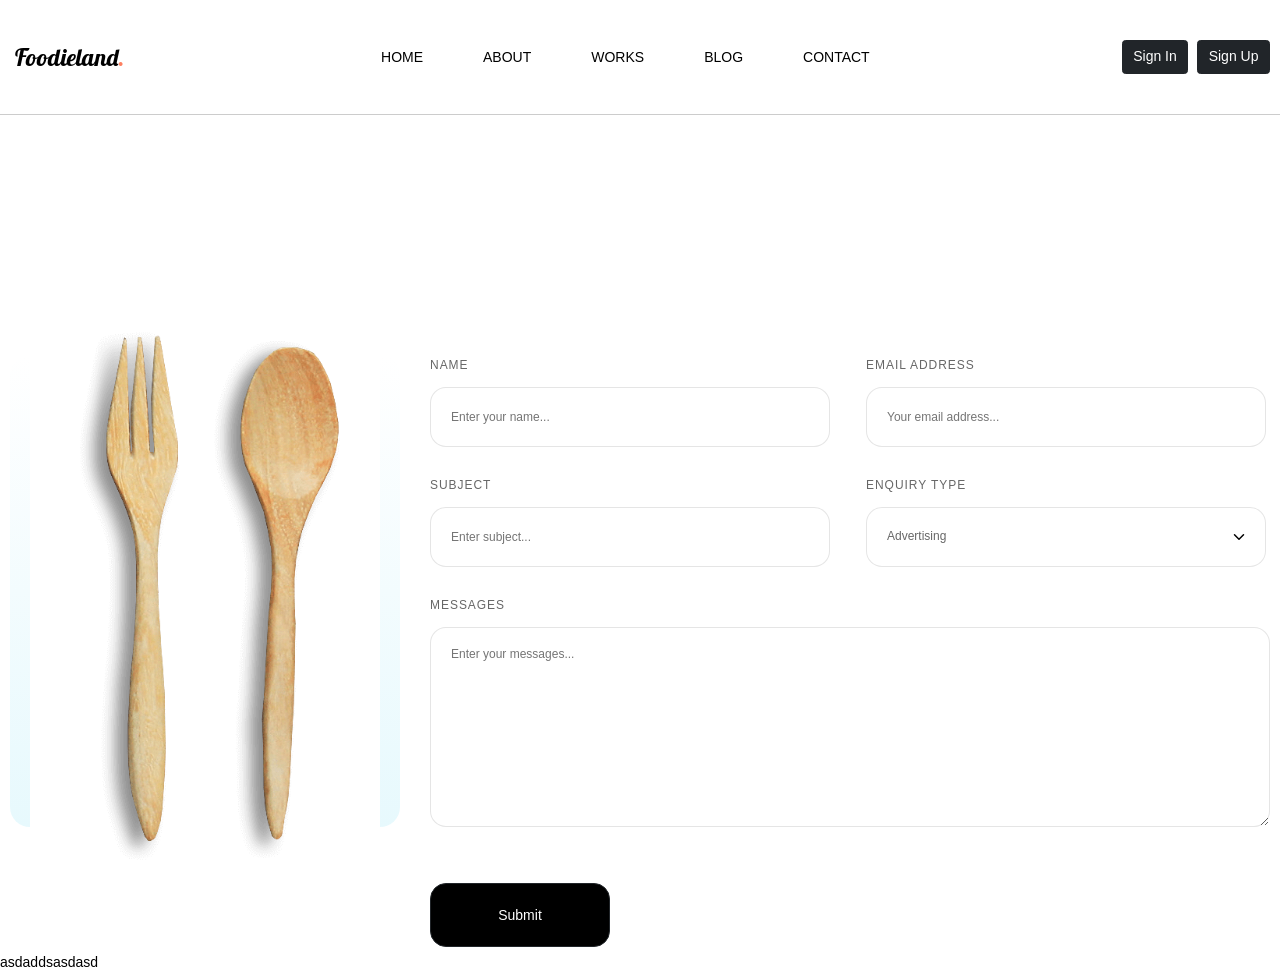
==== commit 2f051297: "finish work" ====
--- a/index.html
+++ b/index.html
@@ -71,30 +71,34 @@
     <div class="Ser-header">dsfkjsdkfjsdfhj</div>
     <div class="dim-title">dsfsdfsdf</div>
     <div class="Dav-feedback"> 
+      <div class="Dav-feedback__title">
+        <h2 class="Dav-title">Contact us</h2>
+      </div>
       <div class="container Dav-feedback__wrapper"> 
-        <div class="Dav-feedback__title">
-          <h1 class="Dav-title">Contact us</h1>
+        <div class="Dav-feedback__photo">
+          <picture>
+            <source srcset="./assets/img/fork.png" media="(max-width: 1024px)"/><img src="./assets/img/cook.png" alt="cook"/>
+          </picture>
         </div>
-        <div class="Dav-feedback__photo"><img src="./assets/img/cook.png" alt="cook"/></div>
         <div class="Dav-feedback__form">
           <form class="Dav-form">
             <div class="Dav-form__name">
-              <label class="Dav-form__label">Name
+              <label class="Dav-form__label"> <span>Name</span>
                 <input class="Dav-form__input" placeholder="Enter your name..." type="text"/>
               </label>
             </div>
             <div class="Dav-form__email">
-              <label class="Dav-form__label">Subject
+              <label class="Dav-form__label"> <span>Subject</span>
                 <input class="Dav-form__input" placeholder="Enter subject..." type="email"/>
               </label>
             </div>
             <div class="Dav-form__subject">
-              <label class="Dav-form__label">email address
+              <label class="Dav-form__label"> <span>email address</span>
                 <input class="Dav-form__input" placeholder="Your email address..."/>
               </label>
             </div>
             <div class="Dav-form__type">
-              <label class="Dav-form__label">Enquiry type
+              <label class="Dav-form__label"><span>Enquiry type</span>
                 <select class="Dav-form__selector" name="select">
                   <option value="value1" selected="selected">Advertising</option>
                   <option value="value2">Значение 2</option>
@@ -103,13 +107,12 @@
               </label>
             </div>
             <div class="Dav-form__messages">
-              <label class="Dav-form__label label-big">Messages
-                <input class="Dav-form__input input-big" placeholder="Enter your messages..." type="text"/>
+              <label class="Dav-form__label">Messages
+                <textarea class="Dav-form__input input-big" placeholder="Enter your messages..." type="text"></textarea>
               </label>
             </div>
             <div class="Dav-form__submit">
-              <button class="btn btn-dark Dav-form__button" type="button"><span>Submit</span></button><!--
-              <button class="btn btn-dark Dav-form__button simptip-position-top simptip-success" type="button" data-tooltip="yea boy"><span>Submit</span></button><!-->
+              <button class="btn btn-dark Dav-form__button simptip-position-top simptip-success" type="button" data-tooltip="yea boy"><span>Submit</span></button>
             </div>
           </form>
         </div>
--- a/index.css
+++ b/index.css
@@ -1844,17 +1844,28 @@
 }
 .Dav-feedback__wrapper {
   display: grid;
-  grid-template-columns: repeat(3, 1fr);
-  grid-template-rows: repeat(3, 0.5fr) 1fr 0.5fr;
-  grid-column-gap: 0px;
-  grid-row-gap: 0px;
-  padding-top: 84px;
+  grid-template-columns: 1fr 2fr;
+}
+@media (max-width: 768px) {
+  .Dav-feedback__wrapper {
+    grid-template-columns: none;
+    justify-items: center;
+  }
 }
 .Dav-feedback__title {
-  grid-area: 1/1/2/4;
+  padding: 80px 0;
+}
+@media (max-width: 1024px) {
+  .Dav-feedback__title {
+    padding: 40px 0;
+  }
+}
+@media (max-width: 768px) {
+  .Dav-feedback__title {
+    padding: 20px 0;
+  }
 }
 .Dav-feedback__photo {
-  grid-area: 2/1/5/2;
   max-width: 390px;
   max-height: 472px;
   padding: 0 20px;
@@ -1865,8 +1876,23 @@
   align-items: center;
   margin-right: 10px;
 }
-.Dav-feedback__form {
-  grid-area: 2/2/5/4;
+@media (max-width: 1024px) {
+  .Dav-feedback__photo {
+    background: linear-gradient(180deg, rgba(231, 249, 253, 0.02) 0%, #f8ffa6 100%);
+  }
+}
+@media (max-width: 768px) {
+  .Dav-feedback__photo {
+    max-width: 300px;
+    max-height: 100%;
+    margin-right: 0px;
+    margin-bottom: 15px;
+  }
+}
+@media (max-width: 480px) {
+  .Dav-feedback__photo {
+    display: none;
+  }
 }
 
 .Dav-title {
@@ -1874,14 +1900,28 @@
   font-size: 64px;
   line-height: 78px;
   text-align: center;
-  background-image: url(./assets/img/Fire.png);
-  /* background-repeat: repeat-x; */
-  -webkit-background-clip: text;
-  -webkit-text-fill-color: transparent;
-  background-clip: text;
-  animation: animate 10s linear infinite;
-  padding: 0;
-  margin: 0;
+}
+@media (min-width: 769px) {
+  .Dav-title {
+    background-image: url(./assets/img/fire.png);
+    -webkit-background-clip: text;
+    -webkit-text-fill-color: transparent;
+    background-clip: text;
+    animation: animate 15s linear infinite;
+    background-size: 300px;
+  }
+}
+@media (max-width: 768px) {
+  .Dav-title {
+    font-size: 60px;
+    line-height: 58px;
+  }
+}
+@media (max-width: 480px) {
+  .Dav-title {
+    font-size: 40px;
+    line-height: 22px;
+  }
 }
 
 .Dav-form {
@@ -1890,9 +1930,13 @@
   grid-template-rows: repeat(5, 1fr);
   grid-column-gap: 32px;
 }
+@media (max-width: 1024px) {
+  .Dav-form {
+    grid-column-gap: 10px;
+  }
+}
 .Dav-form__name {
   grid-area: 1/1/2/2;
-  height: 92px;
 }
 .Dav-form__label {
   width: 100%;
@@ -1904,6 +1948,11 @@
   letter-spacing: 0.08em;
   color: rgba(0, 0, 0, 0.6);
 }
+@media (max-width: 480px) {
+  .Dav-form__label {
+    font-size: 10px;
+  }
+}
 .Dav-form__input {
   max-height: 60px;
   max-width: 400px;
@@ -1912,6 +1961,19 @@
   border-radius: 16px;
   padding: 0 20px;
   margin: 12px 0;
+}
+@media (max-width: 768px) {
+  .Dav-form__input {
+    margin: 3px 0;
+  }
+}
+@media (max-width: 480px) {
+  .Dav-form__input {
+    max-height: 45px;
+  }
+}
+.Dav-form__input:hover {
+  border-color: #000000;
 }
 .Dav-form__selector {
   max-height: 60px;
@@ -1927,26 +1989,53 @@
   background: url("./assets/img/arrow.svg") no-repeat right;
   background-position-x: calc(100% - 20px);
   background-size: 12px;
+  outline: 1px solid transparent;
+}
+@media (max-width: 768px) {
+  .Dav-form__selector {
+    margin: 3px 0;
+  }
+}
+@media (max-width: 480px) {
+  .Dav-form__selector {
+    max-height: 45px;
+  }
+}
+.Dav-form__selector:hover {
+  border: 1px solid #000000;
 }
 .Dav-form__subject {
   grid-area: 1/2/2/3;
-  height: 92px;
 }
 .Dav-form__email {
   grid-area: 2/1/3/2;
-  height: 92px;
 }
 .Dav-form__type {
   grid-area: 2/2/3/3;
-  height: 92px;
 }
 .Dav-form__messages {
   grid-area: 3/1/5/3;
   height: 240px;
 }
+@media (max-width: 768px) {
+  .Dav-form__messages {
+    height: 200px;
+  }
+}
+@media (max-width: 480px) {
+  .Dav-form__messages {
+    height: 150px;
+  }
+}
 .Dav-form__submit {
-  grid-area: 5/1/6/2y;
+  grid-area: 5/1/6/2;
   padding-top: 48px;
+}
+@media (max-width: 480px) {
+  .Dav-form__submit {
+    grid-area: 5/1/6/3;
+    margin: 0 auto;
+  }
 }
 .Dav-form__button {
   width: 180px;
@@ -1954,24 +2043,19 @@
   background-color: #000000;
   border-radius: 16px;
 }
+@media (max-width: 480px) {
+  .Dav-form__button {
+    width: 90px;
+    height: 40px;
+    border-radius: 10px;
+  }
+}
 
 .input-big {
   max-height: 200px;
   max-width: 840px;
-  padding-bottom: 144px;
-}
-
-.icon {
-  display: inline-block;
-  width: 12px;
-  height: 12px;
-  stroke-width: 0;
-  stroke: #000000;
-  fill: white;
-}
-
-.icon-arrow {
-  width: 1.75;
+  padding: 20px;
+  width: 100%;
 }
 
 /*# sourceMappingURL=index.css.map */
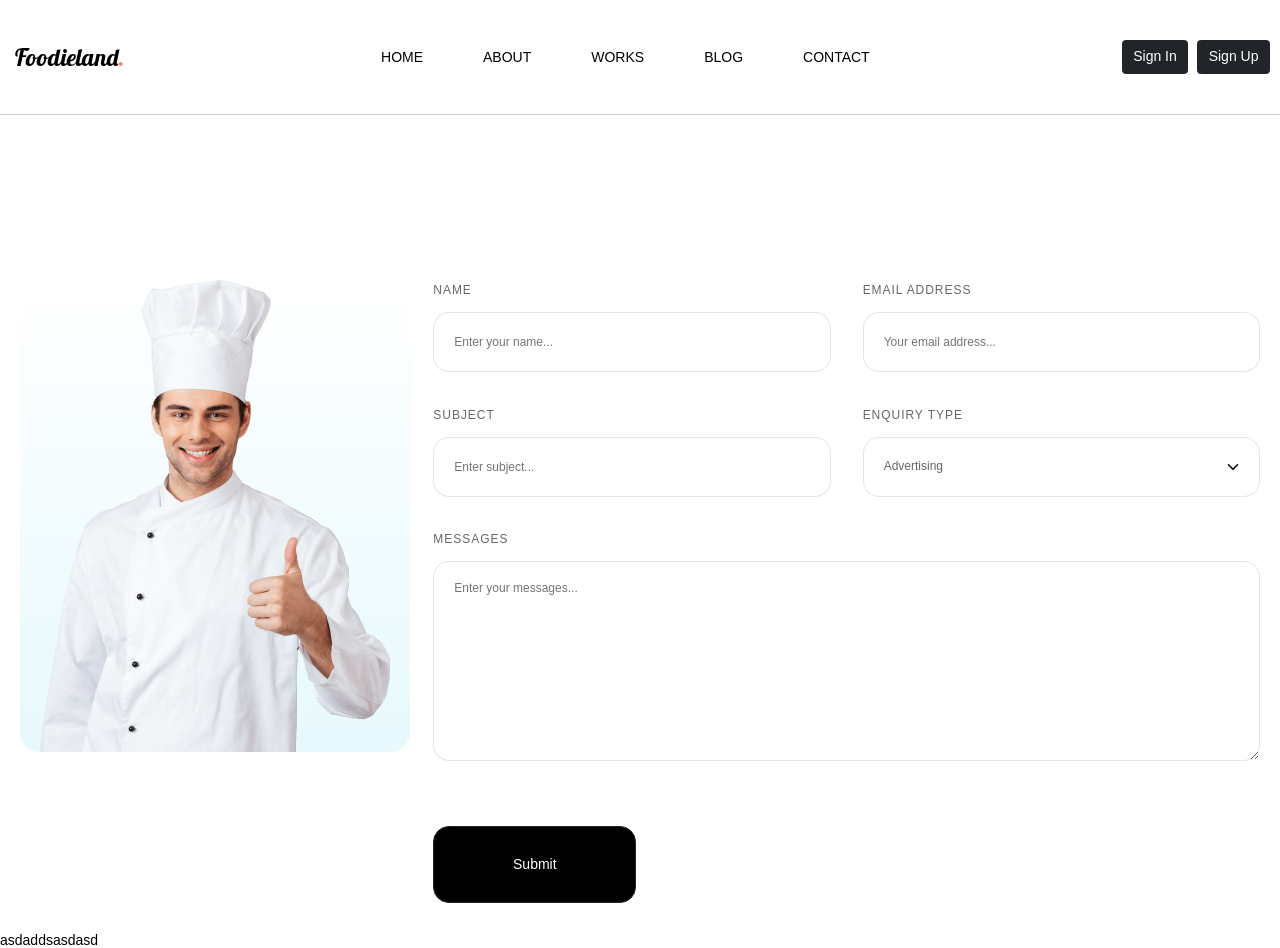
==== commit a8ebd789: "David ending corection" ====
--- a/index.html
+++ b/index.html
@@ -70,7 +70,7 @@
     <div class="Naz-header">sdfgsdfsdfsdf</div>
     <div class="Ser-header">dsfkjsdkfjsdfhj</div>
     <div class="dim-title">dsfsdfsdf</div>
-    <div class="Dav-feedback"> 
+    <div class="Dav-feedback container" id="contact">
       <div class="Dav-feedback__title">
         <h2 class="Dav-title">Contact us</h2>
       </div>
--- a/index.css
+++ b/index.css
@@ -1840,7 +1840,7 @@
   }
 }
 .Dav-feedback {
-  margin-top: 75px;
+  margin-bottom: 30px;
 }
 .Dav-feedback__wrapper {
   display: grid;
@@ -1946,7 +1946,7 @@
   line-height: 20px;
   text-transform: uppercase;
   letter-spacing: 0.08em;
-  color: rgba(0, 0, 0, 0.6);
+  color: #00000099;
 }
 @media (max-width: 480px) {
   .Dav-form__label {
@@ -1957,7 +1957,7 @@
   max-height: 60px;
   max-width: 400px;
   height: 100%;
-  border: 1px solid rgba(0, 0, 0, 0.1019607843);
+  border: 1px solid #0000001a;
   border-radius: 16px;
   padding: 0 20px;
   margin: 12px 0;
@@ -1980,10 +1980,10 @@
   max-width: 400px;
   height: 100%;
   width: 100%;
-  border: 1px solid rgba(0, 0, 0, 0.1019607843);
+  border: 1px solid #0000001a;
   border-radius: 16px;
   padding: 0 20px;
-  color: rgba(0, 0, 0, 0.6);
+  color: #00000099;
   margin: 12px 0;
   appearance: none;
   background: url("./assets/img/arrow.svg") no-repeat right;
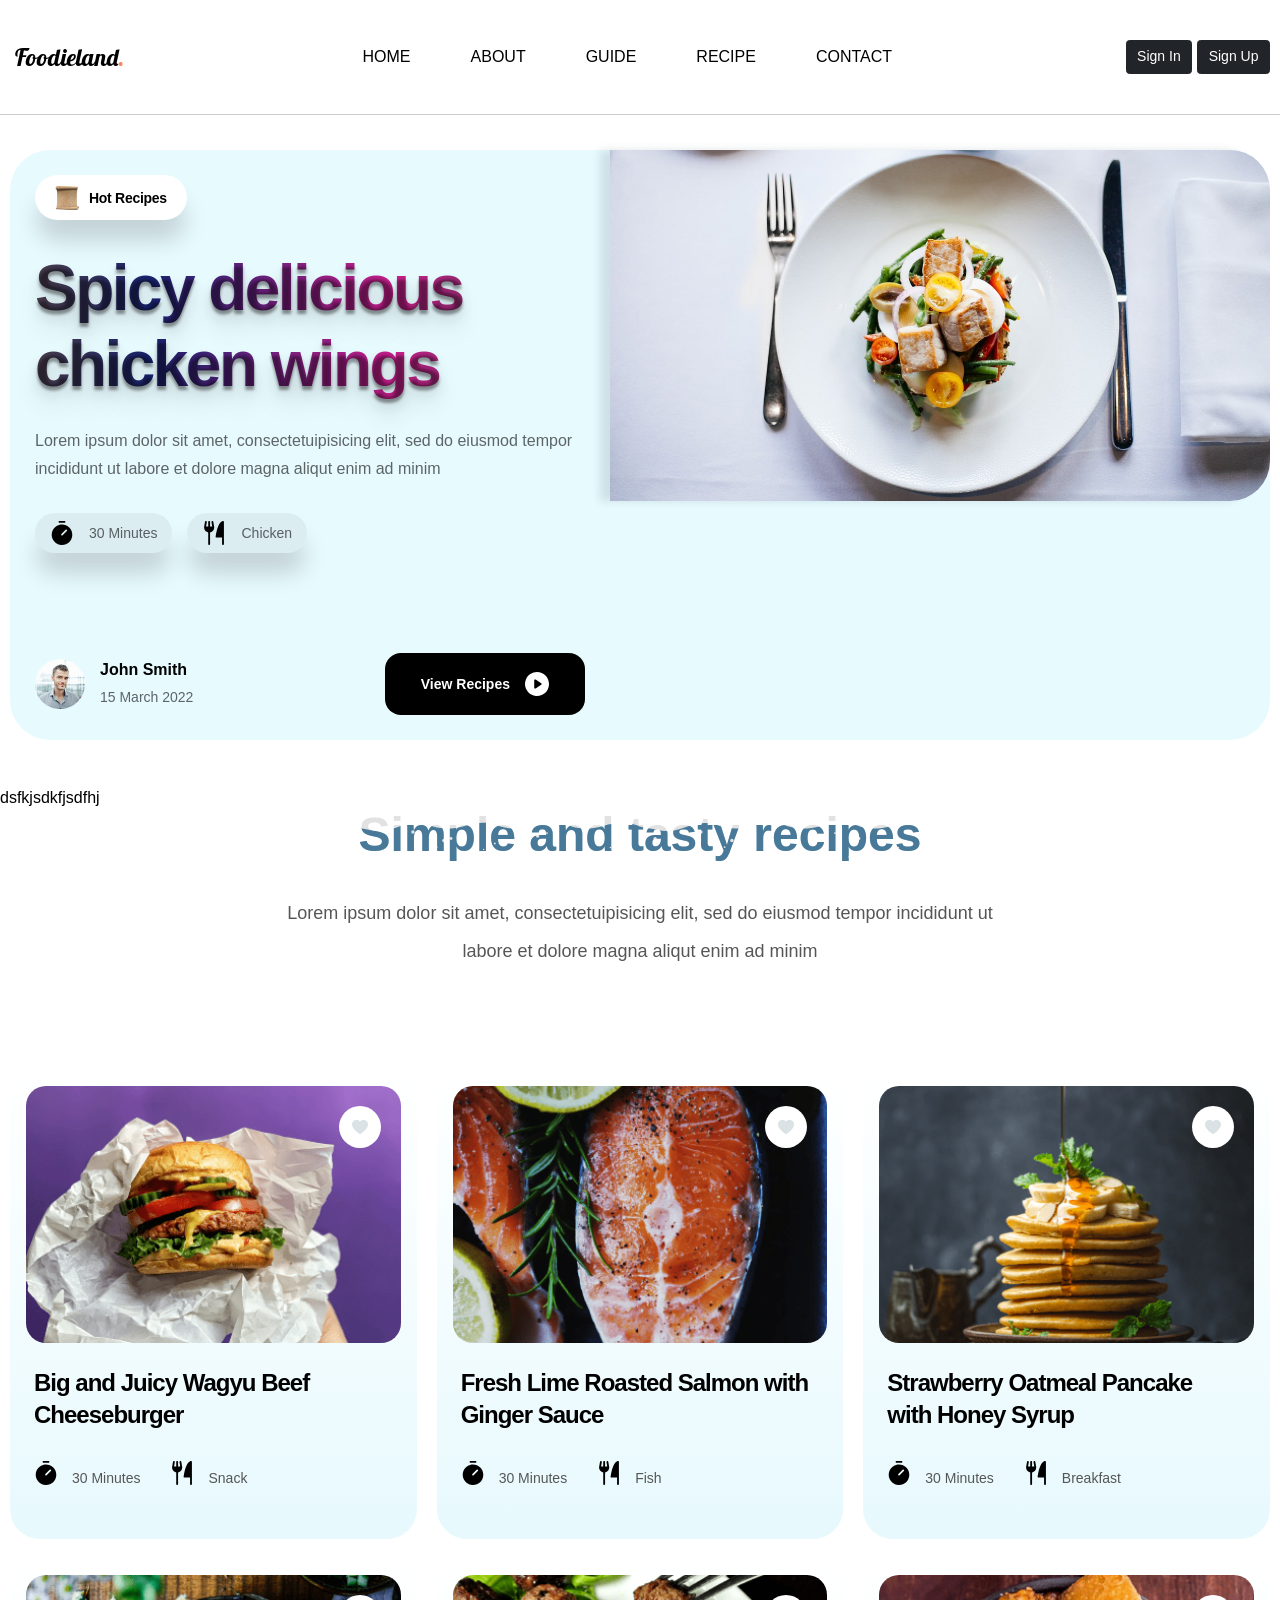
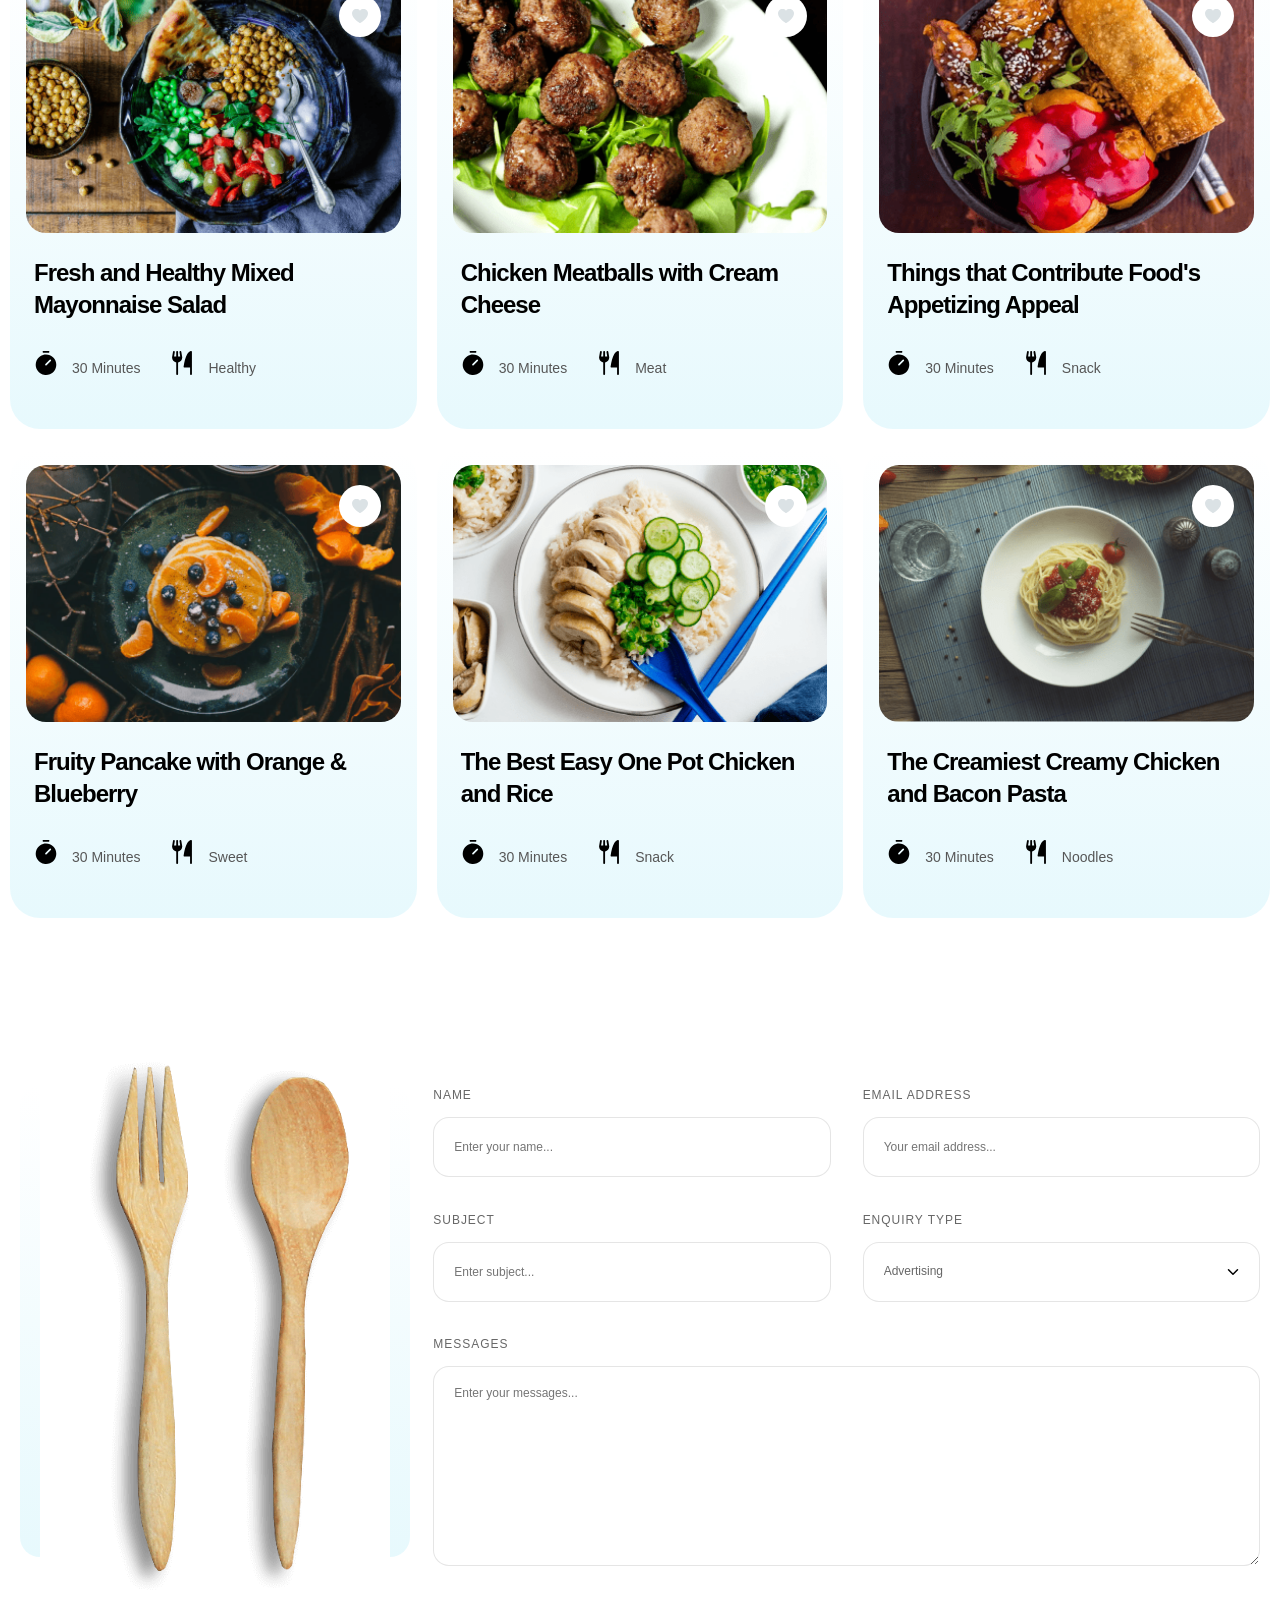
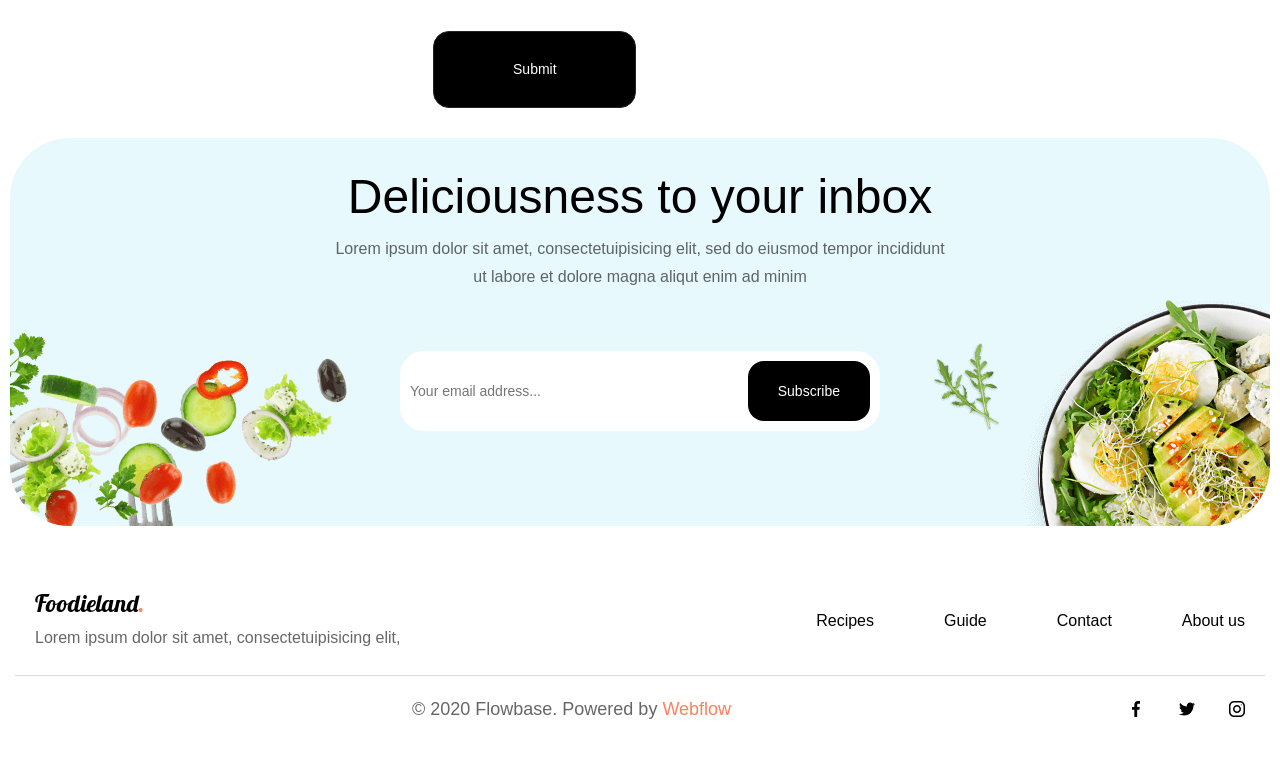
==== commit bed8bc93: "edns of work" ====
--- a/index.html
+++ b/index.html
@@ -5,7 +5,7 @@
     <meta name="viewport" content="width=device-width, initial-scale=1, shrink-to-fit=no">
     <link rel="shortcut icon" href="./assets/favico/ForkKnife.ico" type="image/x-icon">
     <link rel="stylesheet" href="https://necolas.github.io/normalize.css/8.0.1/normalize.css">
-    <link rel="stylesheet" type="text/css" href="../../node_modules/simptip/simptip.css">
+    <link rel="stylesheet" type="text/css" href="./node_modules/simptip/simptip.css">
     <link rel="stylesheet" href="./index.css">
     <title>Foodieland</title>
   </head>
@@ -30,8 +30,8 @@
 <path d="M29.229 1.21c-0-0.025-0.002-0.051-0.004-0.076-0.001-0.017-0.003-0.034-0.005-0.051-0.003-0.021-0.006-0.042-0.010-0.064s-0.008-0.043-0.013-0.064c-0.004-0.017-0.008-0.033-0.013-0.050-0.007-0.025-0.014-0.049-0.023-0.073-0.002-0.007-0.004-0.014-0.006-0.021s-0.006-0.014-0.009-0.022c-0.009-0.024-0.019-0.048-0.030-0.071-0.007-0.015-0.014-0.030-0.022-0.045-0.010-0.020-0.021-0.039-0.032-0.058-0.010-0.017-0.020-0.034-0.031-0.051s-0.021-0.031-0.032-0.046c-0.013-0.018-0.026-0.036-0.040-0.054-0.010-0.013-0.021-0.025-0.032-0.038-0.015-0.018-0.031-0.035-0.047-0.052-0.011-0.012-0.023-0.023-0.035-0.034-0.016-0.016-0.033-0.031-0.050-0.046-0.014-0.012-0.028-0.023-0.043-0.034-0.016-0.012-0.032-0.025-0.049-0.037s-0.035-0.023-0.052-0.034c-0.015-0.009-0.030-0.019-0.045-0.028-0.020-0.011-0.041-0.022-0.061-0.032-0.014-0.007-0.028-0.014-0.043-0.021-0.022-0.010-0.044-0.019-0.066-0.027-0.015-0.006-0.030-0.011-0.045-0.016-0.021-0.007-0.043-0.014-0.065-0.020-0.018-0.005-0.035-0.009-0.053-0.014-0.020-0.004-0.039-0.008-0.059-0.012-0.021-0.004-0.043-0.007-0.065-0.010-0.017-0.002-0.034-0.004-0.051-0.005-0.025-0.002-0.051-0.003-0.076-0.004-0.008-0-0.016-0.001-0.024-0.001s-0.015 0.001-0.022 0.001c-0.025 0-0.051 0.002-0.076 0.004-0.017 0.001-0.034 0.003-0.052 0.005-0.021 0.003-0.042 0.006-0.064 0.010s-0.043 0.008-0.064 0.013c-0.017 0.004-0.033 0.008-0.050 0.013-0.025 0.007-0.049 0.014-0.073 0.023-0.007 0.002-0.014 0.004-0.021 0.006-0.015 0.006-0.030 0.012-0.045 0.018-0.006 0.002-0.012 0.004-0.017 0.007-3.171 1.192-5.71 5.081-7.547 11.566-0.833 2.992-1.438 6.043-1.809 9.127-0.018 0.172-0 0.345 0.053 0.51s0.14 0.316 0.256 0.444c0.116 0.128 0.257 0.231 0.414 0.302s0.328 0.107 0.501 0.107h7.384v8.615c0 0.326 0.13 0.639 0.36 0.87s0.544 0.361 0.87 0.361 0.639-0.13 0.87-0.361c0.231-0.231 0.361-0.544 0.361-0.87v-29.538c0-0.007-0.001-0.014-0.001-0.022z"></path>
 </symbol>
 <symbol id="icon-Timer" viewBox="0 0 32 32">
-<path d="M12.571 2.286h6.857c0.303 0 0.594-0.12 0.808-0.335s0.335-0.505 0.335-0.808-0.12-0.594-0.335-0.808c-0.214-0.214-0.505-0.335-0.808-0.335h-6.857c-0.303 0-0.594 0.12-0.808 0.335s-0.335 0.505-0.335 0.808c0 0.303 0.12 0.594 0.335 0.808s0.505 0.335 0.808 0.335z"></path>
-<path d="M16 4.571c-2.712 0-5.364 0.804-7.619 2.311s-4.013 3.649-5.051 6.155c-1.038 2.506-1.31 5.263-0.78 7.924s1.835 5.104 3.753 7.022c1.918 1.918 4.362 3.224 7.022 3.753s5.418 0.258 7.924-0.78c2.506-1.038 4.648-2.796 6.155-5.051s2.311-4.907 2.311-7.619c-0.004-3.636-1.45-7.122-4.021-9.693s-6.057-4.017-9.693-4.021zM22.465 13.437l-5.657 5.657c-0.106 0.106-0.232 0.19-0.371 0.248s-0.287 0.087-0.438 0.087-0.299-0.030-0.437-0.087c-0.139-0.057-0.265-0.142-0.371-0.248s-0.19-0.232-0.248-0.371c-0.057-0.139-0.087-0.287-0.087-0.438s0.030-0.299 0.087-0.437c0.057-0.139 0.142-0.265 0.248-0.371l5.657-5.657c0.106-0.106 0.232-0.19 0.371-0.248s0.287-0.087 0.437-0.087c0.15 0 0.299 0.030 0.437 0.087s0.265 0.142 0.371 0.248c0.106 0.106 0.19 0.232 0.248 0.371s0.087 0.287 0.087 0.437c0 0.15-0.030 0.299-0.087 0.437s-0.142 0.265-0.248 0.371z"></path>
+<path class="nr-timer-line" d="M12.571 2.286h6.857c0.303 0 0.594-0.12 0.808-0.335s0.335-0.505 0.335-0.808-0.12-0.594-0.335-0.808c-0.214-0.214-0.505-0.335-0.808-0.335h-6.857c-0.303 0-0.594 0.12-0.808 0.335s-0.335 0.505-0.335 0.808c0 0.303 0.12 0.594 0.335 0.808s0.505 0.335 0.808 0.335z"></path>
+<path class="nr-timer" d="M16 4.571c-2.712 0-5.364 0.804-7.619 2.311s-4.013 3.649-5.051 6.155c-1.038 2.506-1.31 5.263-0.78 7.924s1.835 5.104 3.753 7.022c1.918 1.918 4.362 3.224 7.022 3.753s5.418 0.258 7.924-0.78c2.506-1.038 4.648-2.796 6.155-5.051s2.311-4.907 2.311-7.619c-0.004-3.636-1.45-7.122-4.021-9.693s-6.057-4.017-9.693-4.021zM22.465 13.437l-5.657 5.657c-0.106 0.106-0.232 0.19-0.371 0.248s-0.287 0.087-0.438 0.087-0.299-0.030-0.437-0.087c-0.139-0.057-0.265-0.142-0.371-0.248s-0.19-0.232-0.248-0.371c-0.057-0.139-0.087-0.287-0.087-0.438s0.030-0.299 0.087-0.437c0.057-0.139 0.142-0.265 0.248-0.371l5.657-5.657c0.106-0.106 0.232-0.19 0.371-0.248s0.287-0.087 0.437-0.087c0.15 0 0.299 0.030 0.437 0.087s0.265 0.142 0.371 0.248c0.106 0.106 0.19 0.232 0.248 0.371s0.087 0.287 0.087 0.437c0 0.15-0.030 0.299-0.087 0.437s-0.142 0.265-0.248 0.371z"></path>
 </symbol>
 <symbol id="icon-Heart" viewBox="0 0 32 32">
 <path d="M23.111 1.778c-1.38-0.002-2.741 0.317-3.975 0.933s-2.308 1.512-3.136 2.616c-1.121-1.491-2.682-2.592-4.463-3.147s-3.691-0.536-5.46 0.055c-1.769 0.59-3.308 1.722-4.399 3.235s-1.678 3.331-1.678 5.196c0 10.646 14.791 19.052 15.421 19.404 0.177 0.099 0.376 0.151 0.579 0.151s0.402-0.052 0.579-0.151c2.72-1.593 5.274-3.456 7.621-5.561 5.175-4.658 7.8-9.316 7.8-13.844-0.003-2.357-0.94-4.616-2.606-6.282s-3.926-2.604-6.282-2.606z"></path>
@@ -40,36 +40,339 @@
 </svg>
 
     <header class="vad-header">
-      <div class="container vad-header__wrapper">
-        <div class="logo"><a href="#">Foodieland</a></div>
+      <div class="container vad-header__wrapper" id="header">
+        <div class="logo"><a href="./index.html">Foodieland</a></div>
         <div class="vad-header__block">
           <div class="vad-header__burger"><span></span></div>
           <div class="vad-header__navigation">
             <nav class="navigation">
               <ul class="navigation__list">
-                <li class="list-item"><a class="e-link navigation__link" href="#home">HOME</a>
+                <li class="list-item"><a class="e-link navigation__link" href="./index.html">HOME</a>
                 </li>
                 <li class="list-item"><a class="e-link navigation__link" href="#about">ABOUT</a>
                 </li>
-                <li class="list-item"><a class="e-link navigation__link" href="#works">WORKS</a>
+                <li class="list-item"><a class="e-link navigation__link" href="./Yuri_Guide/Yuri_Guide.html">GUIDE</a>
                 </li>
-                <li class="list-item"><a class="e-link navigation__link" href="#blog">BLOG</a>
+                <li class="list-item"><a class="e-link navigation__link" href="./Lesia_recipe/Les_recipe.html">RECIPE</a>
                 </li>
                 <li class="list-item"><a class="e-link navigation__link" href="#contact">CONTACT</a>
                 </li>
               </ul>
             </nav>
           </div>
-          <div class="vad-header__button-block">
-            <button class="btn btn-dark vad-header__btn features simptip-position-top simptip-success" type="button" data-tooltip="yea boy"> <a class="vad-header__link" href="#" target="_blank"> Sign In</a></button>
-            <button class="btn btn-dark vad-header__btn features simptip-position-top simptip-info" type="button" data-tooltip="oy eah"> <a class="vad-header__link" href="#" target="_blank"> Sign Up</a></button>
-          </div>
+          <div class="vad-header__button-block"><a class="vad-header__link btn btn-dark vad-header__btn features simptip-position-top simptip-success" href="./Bogdana_form/Bog-form_one.html" data-tooltip="yea boy"> Sign In</a><a class="vad-header__link btn btn-dark vad-header__btn features simptip-position-top simptip-info" href="./Bogdana_form/Bog-form_two.html" data-tooltip="oy eah"> Sign Up</a></div>
         </div>
       </div>
     </header>
-    <div class="Naz-header">sdfgsdfsdfsdf</div>
+    <div class="nr-banner">
+      <div class="container nr-banner__wrapper">
+        <div class="nr-banner__content"> 
+          <div class="nr-banner__super-puper"> 
+            <div class="nr-super-puper"> 
+              <svg class="ny-super__svg" viewbox="0 0 150 150" fill="none" xmlns="http://www.w3.org/2000/svg" xmlns:xlink="http://www.w3.org/1999/xlink">
+                <path d="M-6.55671e-06 75C-1.01779e-05 33.5787 33.5786 1.01779e-05 75 6.55671e-06C116.421 2.93554e-06 150 33.5786 150 75C150 116.421 116.421 150 75 150C33.5786 150 -2.93554e-06 116.421 -6.55671e-06 75Z" fill="black"></path>
+                <path d="M35 75C35 52.9086 52.9086 35 75 35C97.0914 35 115 52.9086 115 75C115 97.0914 97.0914 115 75 115C52.9086 115 35 97.0914 35 75Z" fill="white"></path>
+                <path d="M123.541 39.7329C128.826 47.0068 132.408 55.3755 134.024 64.2204C135.639 73.0652 135.246 82.1599 132.873 90.8324C130.501 99.5048 126.21 107.533 120.317 114.324C114.424 121.115 107.081 126.494 98.8289 130.065C90.5772 133.636 81.6286 135.307 72.6444 134.954C63.6602 134.601 54.8702 132.233 46.9242 128.026C38.9782 123.819 32.0793 117.879 26.7375 110.647C21.3957 103.415 17.7475 95.0747 16.0628 86.2429" stroke="white" stroke-width="12" stroke-dasharray="1 10"></path>
+                <path d="M19.3772 74.6013L19.5123 72.761L15.9169 72.497L16.1912 68.7614L19.7866 69.0254L19.9214 67.1894L11.2176 66.5503L11.0828 68.3863L14.674 68.65L14.3997 72.3856L10.8085 72.122L10.6734 73.9622L19.3772 74.6013Z" fill="white"></path>
+                <path d="M20.3807 64.8451L18.583 63.7736L19.2789 60.7023L21.3629 60.5103L21.7998 58.5819L12.6235 59.5875L12.098 61.9066L19.9438 66.7735L20.3807 64.8451ZM17.2819 62.9981L14.2983 61.221L14.3133 61.1545L17.7715 60.837L17.2819 62.9981Z" fill="white"></path>
+                <path d="M16.5008 48.2084L15.8298 49.9181L20.9391 51.9232L20.9111 51.9946L14.4257 53.4962L13.8341 55.0036L21.9582 58.1918L22.6323 56.4741L17.519 54.4675L17.5424 54.408L24.0427 52.8801L24.6249 51.3965L16.5008 48.2084Z" fill="white"></path>
+                <path d="M26.5957 47.8202C27.9228 45.5159 27.3013 43.2991 24.938 41.938C22.582 40.5811 20.3601 41.1603 19.0458 43.4424L17.489 46.1455L25.0517 50.5011L26.5957 47.8202ZM24.6025 48.1131L19.7799 45.3356L20.3668 44.3164C21.1835 42.8984 22.339 42.5656 24.0192 43.5333C25.7068 44.5052 26.0062 45.6759 25.1874 47.0976L24.6025 48.1131Z" fill="white"></path>
+                <path d="M29.3533 43.2632L30.4924 41.8116L28.2665 40.0648L29.2241 38.8445C30.4632 37.2656 30.242 35.6078 28.8709 34.5318C27.5065 33.4611 25.8367 33.6078 24.6134 35.1667L22.4877 37.8754L29.3533 43.2632ZM27.1032 39.1519L24.8136 37.3551L25.5817 36.3762C26.2394 35.5381 27.0137 35.4903 27.6976 36.027C28.3781 36.561 28.5291 37.3349 27.8767 38.1663L27.1032 39.1519Z" fill="white"></path>
+                <path d="M29.106 30.0623L27.83 31.3952L34.1342 37.4303L35.4102 36.0974L29.106 30.0623Z" fill="white"></path>
+                <path d="M38.8089 25.5483C37.3373 24.1496 35.423 24.2284 33.8663 25.5155C32.0896 26.9845 31.7705 29.3606 33.5898 31.561C35.4036 33.7548 37.7797 33.9135 39.5795 32.4255C41.3037 30.9999 41.3971 28.9929 40.5277 27.6272L39.0838 28.8099C39.5439 29.6405 39.3211 30.5214 38.5625 31.1486C37.5411 31.9931 36.2209 31.8074 35.0315 30.3689C33.8748 28.9698 33.898 27.607 34.9391 26.7462C35.7175 26.1027 36.6511 26.0883 37.3704 26.7376L38.8089 25.5483Z" fill="white"></path>
+                <path d="M43.7448 28.9925L45.3335 28.054L44.0721 25.9186L44.29 24.503L48.1733 26.3764L50.0738 25.2536L44.801 22.7708L45.6019 17.7591L43.6977 18.884L42.9509 23.7945L42.8518 23.853L40.8946 20.5399L39.3059 21.4784L43.7448 28.9925Z" fill="white"></path>
+                <path d="M51.0181 24.8315L56.4753 22.5951L55.8984 21.1874L52.1485 22.7241L51.3583 20.796L54.8125 19.3804L54.2356 17.9727L50.7815 19.3883L49.9929 17.464L53.727 15.9338L53.1501 14.5261L47.7086 16.756L51.0181 24.8315Z" fill="white"></path>
+                <path d="M60.8509 21.315C63.4302 20.6683 64.5926 18.6811 63.9294 16.0357C63.2682 13.3986 61.3078 12.203 58.7534 12.8435L55.7277 13.6021L57.8501 22.0673L60.8509 21.315ZM59.2554 20.0851L57.9019 14.6869L59.0428 14.4008C60.63 14.0029 61.6722 14.6027 62.1437 16.4834C62.6173 18.3724 61.9834 19.4011 60.3921 19.8001L59.2554 20.0851Z" fill="white"></path>
+                <path d="M68.7468 19.7555L70.5893 19.6559L70.4222 16.5666L71.7668 16.4939L73.5849 19.4939L75.6188 19.3839L73.5847 16.0969C74.5531 15.6178 75.0554 14.7243 74.9909 13.5329C74.8973 11.801 73.6924 10.7481 71.7137 10.855L68.2756 11.041L68.7468 19.7555ZM70.3421 15.0858L70.1995 12.4477L71.442 12.3805C72.5058 12.3229 73.0462 12.7674 73.0931 13.6355C73.1398 14.4993 72.6484 14.9611 71.5932 15.0182L70.3421 15.0858Z" fill="white"></path>
+                <path d="M76.375 19.4258L82.2534 19.903L82.3764 18.3867L78.3372 18.0588L78.5058 15.9818L82.2265 16.2839L82.3496 14.7675L78.6289 14.4655L78.7971 12.3928L82.8194 12.7193L82.9425 11.203L77.0811 10.7272L76.375 19.4258Z" fill="white"></path>
+                <path d="M92.484 16.2555C92.7078 14.2376 91.4873 12.7607 89.5208 12.2994C87.2764 11.7728 85.1912 12.9557 84.5391 15.7353C83.8889 18.5067 85.1995 20.4949 87.473 21.0283C89.6511 21.5393 91.3059 20.3999 91.8678 18.8816L90.0527 18.447C89.6694 19.3157 88.8332 19.671 87.8748 19.4462C86.5846 19.1435 85.934 17.9797 86.3603 16.1626C86.775 14.3952 87.8744 13.5896 89.1896 13.8981C90.1728 14.1288 90.7489 14.8636 90.6668 15.8292L92.484 16.2555Z" fill="white"></path>
+                <path d="M97.555 14.842L95.8203 14.2133L92.8466 22.4183L94.5813 23.047L97.555 14.842Z" fill="white"></path>
+                <path d="M96.1964 23.593L97.859 24.3932L99.0861 21.8436L100.484 22.5162C102.292 23.3866 103.864 22.814 104.62 21.2435C105.372 19.6807 104.869 18.0816 103.084 17.2223L99.9811 15.7291L96.1964 23.593ZM99.7274 20.5111L100.99 17.8886L102.111 18.4282C103.071 18.8902 103.284 19.636 102.907 20.4193C102.532 21.1988 101.809 21.5128 100.856 21.0545L99.7274 20.5111Z" fill="white"></path>
+                <path d="M102.827 26.8674L107.756 30.1061L108.591 28.8347L105.204 26.6093L106.348 24.8678L109.468 26.9177L110.304 25.6463L107.184 23.5964L108.326 21.8584L111.698 24.0745L112.534 22.8031L107.619 19.5738L102.827 26.8674Z" fill="white"></path>
+                <path d="M116.641 29.422L117.975 30.5833C118.977 29.3934 118.718 27.744 117.252 26.468C115.809 25.2117 114.058 25.0882 113.023 26.2894C112.175 27.2572 112.375 28.4092 113.255 29.6441L113.815 30.4481C114.381 31.2456 114.6 31.7983 114.217 32.2446C113.794 32.7239 113.053 32.6544 112.345 32.0388C111.622 31.4092 111.393 30.6217 111.921 29.9236L110.575 28.7512C109.37 30.2058 109.748 31.8288 111.346 33.2195C112.953 34.6185 114.566 34.6731 115.619 33.4706C116.57 32.3718 116.25 31.071 115.33 29.8177L114.862 29.1615C114.404 28.5316 114.11 27.9026 114.531 27.4385C114.901 27.0143 115.548 27.0299 116.229 27.6231C116.895 28.2023 117.04 28.8598 116.641 29.422Z" fill="white"></path>
+              </svg>
+              <div class="nr-super-puper__image-box"> <img src="./assets/img/NazarBanner/nice.png" alt="Nice"/></div>
+            </div>
+          </div>
+          <div class="nr-banner__block"> <a class="e-link nr-banner__recipes" href="#">Hot Recipes</a>
+            <h1 class="nr-banner__title">Spicy delicious chicken wings </h1>
+            <div class="nr-banner__description">Lorem ipsum dolor sit amet, consectetuipisicing elit, sed do eiusmod tempor incididunt ut labore et dolore magna aliqut enim ad minim </div>
+            <div class="nr-banner__info"> 
+              <div class="nr-banner__info-food">
+                <svg class="icon icon-Timer">
+                  <use xlink:href="#icon-Timer"></use>
+                </svg>
+                <div class="nr-banner__desc">30 Minutes</div>
+              </div>
+              <div class="nr-banner__info-food">
+                <svg class="icon icon-ForkKnife">
+                  <use xlink:href="#icon-ForkKnife"></use>
+                </svg>
+                <div class="nr-banner__desc">Chicken</div>
+              </div>
+            </div>
+            <div class="nr-banner__data">
+              <div class="nr-banner__author"> 
+                <div class="nr-banner__photo-block"><img class="nr-banner__photo" src="./assets/img/NazarBanner/author.png" alt="Photo"/></div>
+                <div class="nr-banner__author-information"> 
+                  <div class="nr-banner__author-name">John Smith</div>
+                  <div class="nr-banner__author-date">15 March 2022</div>
+                </div>
+              </div>
+              <div class="nr-banner__button-block">
+                <button class="btn simptip-position-top simptip-info e-button e-button--banner" type="button" data-tooltip="Watch the videos"><span class="e-button__banner-text">View Recipes</span>
+                  <svg class="icon icon-Play">
+                    <use xlink:href="#icon-Play"></use>
+                  </svg>
+                </button>
+              </div>
+            </div>
+          </div>
+          <div class="nr-banner__image-block">
+            <picture> 
+              <source srcset="./assets/img/NazarBanner/dish-banner-1024px.jpg" media="(min-width:769px) and (max-width:1024px)"/>
+              <source srcset="./assets/img/NazarBanner/dish-banner-768px.jpg" media="(max-width:768px)"/><img class="nr-banner__image-banner" src="./assets/img/NazarBanner/dish-banner.jpg" alt="Dish"/>
+            </picture>
+          </div>
+        </div>
+      </div>
+    </div>
     <div class="Ser-header">dsfkjsdkfjsdfhj</div>
-    <div class="dim-title">dsfsdfsdf</div>
+    <section class="dim-section-catalog container">
+      <div class="dim-section"> 
+        <header class="dim-section__header">
+          <h2 class="dim-section__title simptip-position-top" data-tooltip="Вміст підказки">Simple and tasty recipes</h2>
+          <div class="dim-section__subtitle">Lorem ipsum dolor sit amet, consectetuipisicing elit, sed do eiusmod tempor incididunt ut labore et dolore magna aliqut enim ad minim</div>
+          <div class="dim-catalog__body">
+            <div class="dim-catalog catalog__item">
+              <div class="dim-button__heart">
+                <label class="dim-check">
+                  <input class="dim-check__input" id="favorite-1" checked="" type="checkbox"/><svg class="icon dim-check__icon"><use xlink:href="#icon-Heart"></use></svg>
+                </label>
+              </div>
+              <div class="dim-product">
+                <div class="dim-product__wrapper-img"><img class="dim-image" src="./assets/img/dim-img/burger.png" alt="food"/></div>
+                <div class="dim-product__content">
+                  <h3 class="dim-product__title">Big and Juicy Wagyu Beef Cheeseburger</h3>
+                  <div class="dim-product__footer">
+                    <ul class="dim-product__description">
+                      <li class="dim-product__item"> <svg class="icon icon-Timer dim-icon"><use xlink:href="#icon-Timer"></use></svg>
+                      </li>
+                      <li class="dim-product__item"> 30 Minutes</li>
+                    </ul>
+                    <ul class="dim-product__description">
+                      <li class="dim-product__item"> <svg class="icon icon-ForkKnife dim-icon"><use xlink:href="#icon-ForkKnife"></use></svg>
+                      </li>
+                      <li class="dim-product__item">Snack</li>
+                    </ul>
+                  </div>
+                </div>
+              </div>
+            </div>
+            <div class="dim-catalog catalog__item">
+              <div class="dim-button__heart">
+                <label class="dim-check">
+                  <input class="dim-check__input" id="favorite-1" checked="" type="checkbox"/><svg class="icon dim-check__icon"><use xlink:href="#icon-Heart"></use></svg>
+                </label>
+              </div>
+              <div class="dim-product">
+                <div class="dim-product__wrapper-img"><img class="dim-image" src="./assets/img/dim-img/Roasted Salmon.png" alt="food"/></div>
+                <div class="dim-product__content">
+                  <h3 class="dim-product__title">Fresh Lime Roasted Salmon with Ginger Sauce</h3>
+                  <div class="dim-product__footer">
+                    <ul class="dim-product__description">
+                      <li class="dim-product__item"> <svg class="icon icon-Timer dim-icon"><use xlink:href="#icon-Timer"></use></svg>
+                      </li>
+                      <li class="dim-product__item"> 30 Minutes</li>
+                    </ul>
+                    <ul class="dim-product__description">
+                      <li class="dim-product__item"> <svg class="icon icon-ForkKnife dim-icon"><use xlink:href="#icon-ForkKnife"></use></svg>
+                      </li>
+                      <li class="dim-product__item">Fish</li>
+                    </ul>
+                  </div>
+                </div>
+              </div>
+            </div>
+            <div class="dim-catalog catalog__item">
+              <div class="dim-button__heart">
+                <label class="dim-check">
+                  <input class="dim-check__input" id="favorite-1" checked="" type="checkbox"/><svg class="icon dim-check__icon"><use xlink:href="#icon-Heart"></use></svg>
+                </label>
+              </div>
+              <div class="dim-product">
+                <div class="dim-product__wrapper-img"><img class="dim-image" src="./assets/img/dim-img/Strawberry Oatmeal Pancake.png" alt="food"/></div>
+                <div class="dim-product__content">
+                  <h3 class="dim-product__title">Strawberry Oatmeal Pancake with Honey Syrup</h3>
+                  <div class="dim-product__footer">
+                    <ul class="dim-product__description">
+                      <li class="dim-product__item"> <svg class="icon icon-Timer dim-icon"><use xlink:href="#icon-Timer"></use></svg>
+                      </li>
+                      <li class="dim-product__item"> 30 Minutes</li>
+                    </ul>
+                    <ul class="dim-product__description">
+                      <li class="dim-product__item"> <svg class="icon icon-ForkKnife dim-icon"><use xlink:href="#icon-ForkKnife"></use></svg>
+                      </li>
+                      <li class="dim-product__item">Breakfast</li>
+                    </ul>
+                  </div>
+                </div>
+              </div>
+            </div>
+            <div class="dim-catalog catalog__item">
+              <div class="dim-button__heart">
+                <label class="dim-check">
+                  <input class="dim-check__input" id="favorite-1" checked="" type="checkbox"/><svg class="icon dim-check__icon"><use xlink:href="#icon-Heart"></use></svg>
+                </label>
+              </div>
+              <div class="dim-product">
+                <div class="dim-product__wrapper-img"><img class="dim-image" src="./assets/img/dim-img/Fresh and Healthy.png" alt="food"/></div>
+                <div class="dim-product__content">
+                  <h3 class="dim-product__title">Fresh and Healthy Mixed  Mayonnaise Salad</h3>
+                  <div class="dim-product__footer">
+                    <ul class="dim-product__description">
+                      <li class="dim-product__item"> <svg class="icon icon-Timer dim-icon"><use xlink:href="#icon-Timer"></use></svg>
+                      </li>
+                      <li class="dim-product__item"> 30 Minutes</li>
+                    </ul>
+                    <ul class="dim-product__description">
+                      <li class="dim-product__item"> <svg class="icon icon-ForkKnife dim-icon"><use xlink:href="#icon-ForkKnife"></use></svg>
+                      </li>
+                      <li class="dim-product__item">Healthy</li>
+                    </ul>
+                  </div>
+                </div>
+              </div>
+            </div>
+            <div class="dim-catalog catalog__item">
+              <div class="dim-button__heart">
+                <label class="dim-check">
+                  <input class="dim-check__input" id="favorite-1" checked="" type="checkbox"/><svg class="icon dim-check__icon"><use xlink:href="#icon-Heart"></use></svg>
+                </label>
+              </div>
+              <div class="dim-product">
+                <div class="dim-product__wrapper-img"><img class="dim-image" src="./assets/img/dim-img/Chicken Meatballs.png" alt="burger"/></div>
+                <div class="dim-product__content">
+                  <h3 class="dim-product__title">Chicken Meatballs with Cream Cheese</h3>
+                  <div class="dim-product__footer">
+                    <ul class="dim-product__description">
+                      <li class="dim-product__item"> <svg class="icon icon-Timer dim-icon"><use xlink:href="#icon-Timer"></use></svg>
+                      </li>
+                      <li class="dim-product__item"> 30 Minutes</li>
+                    </ul>
+                    <ul class="dim-product__description">
+                      <li class="dim-product__item"> <svg class="icon icon-ForkKnife dim-icon"><use xlink:href="#icon-ForkKnife"></use></svg>
+                      </li>
+                      <li class="dim-product__item">Meat</li>
+                    </ul>
+                  </div>
+                </div>
+              </div>
+            </div>
+            <div class="dim-catalog catalog__item">
+              <div class="dim-button__heart">
+                <label class="dim-check">
+                  <input class="dim-check__input" id="favorite-1" checked="" type="checkbox"/><svg class="icon dim-check__icon"><use xlink:href="#icon-Heart"></use></svg>
+                </label>
+              </div>
+              <div class="dim-product">
+                <div class="dim-product__wrapper-img"><img class="dim-image" src="./assets/img/dim-img/Appetizing Appeal.png" alt="burger"/></div>
+                <div class="dim-product__content">
+                  <h3 class="dim-product__title">Things that Contribute Food's Appetizing Appeal </h3>
+                  <div class="dim-product__footer">
+                    <ul class="dim-product__description">
+                      <li class="dim-product__item"> <svg class="icon icon-Timer dim-icon"><use xlink:href="#icon-Timer"></use></svg>
+                      </li>
+                      <li class="dim-product__item"> 30 Minutes</li>
+                    </ul>
+                    <ul class="dim-product__description">
+                      <li class="dim-product__item"> <svg class="icon icon-ForkKnife dim-icon"><use xlink:href="#icon-ForkKnife"></use></svg>
+                      </li>
+                      <li class="dim-product__item">Snack</li>
+                    </ul>
+                  </div>
+                </div>
+              </div>
+            </div>
+            <div class="dim-catalog catalog__item">
+              <div class="dim-button__heart">
+                <label class="dim-check">
+                  <input class="dim-check__input" id="favorite-1" checked="" type="checkbox"/><svg class="icon dim-check__icon"><use xlink:href="#icon-Heart"></use></svg>
+                </label>
+              </div>
+              <div class="dim-product">
+                <div class="dim-product__wrapper-img"><img class="dim-image" src="./assets/img/dim-img/Fruity Pancake.png" alt="burger"/></div>
+                <div class="dim-product__content">
+                  <h3 class="dim-product__title">Fruity Pancake with Orange &#38; Blueberry</h3>
+                  <div class="dim-product__footer">
+                    <ul class="dim-product__description">
+                      <li class="dim-product__item"> <svg class="icon icon-Timer dim-icon"><use xlink:href="#icon-Timer"></use></svg>
+                      </li>
+                      <li class="dim-product__item"> 30 Minutes</li>
+                    </ul>
+                    <ul class="dim-product__description">
+                      <li class="dim-product__item"> <svg class="icon icon-ForkKnife dim-icon"><use xlink:href="#icon-ForkKnife"></use></svg>
+                      </li>
+                      <li class="dim-product__item">Sweet</li>
+                    </ul>
+                  </div>
+                </div>
+              </div>
+            </div>
+            <div class="dim-catalog catalog__item">
+              <div class="dim-button__heart">
+                <label class="dim-check">
+                  <input class="dim-check__input" id="favorite-1" checked="" type="checkbox"/><svg class="icon dim-check__icon"><use xlink:href="#icon-Heart"></use></svg>
+                </label>
+              </div>
+              <div class="dim-product">
+                <div class="dim-product__wrapper-img"><img class="dim-image" src="./assets/img/dim-img/The Best Easy.png" alt="burger"/></div>
+                <div class="dim-product__content">
+                  <h3 class="dim-product__title">The Best Easy One Pot Chicken and Rice</h3>
+                  <div class="dim-product__footer">
+                    <ul class="dim-product__description">
+                      <li class="dim-product__item"> <svg class="icon icon-Timer dim-icon"><use xlink:href="#icon-Timer"></use></svg>
+                      </li>
+                      <li class="dim-product__item"> 30 Minutes</li>
+                    </ul>
+                    <ul class="dim-product__description">
+                      <li class="dim-product__item"> <svg class="icon icon-ForkKnife dim-icon"><use xlink:href="#icon-ForkKnife"></use></svg>
+                      </li>
+                      <li class="dim-product__item">Snack</li>
+                    </ul>
+                  </div>
+                </div>
+              </div>
+            </div>
+            <div class="dim-catalog catalog__item">
+              <div class="dim-button__heart">
+                <label class="dim-check">
+                  <input class="dim-check__input" id="favorite-1" checked="" type="checkbox"/><svg class="icon dim-check__icon"><use xlink:href="#icon-Heart"></use></svg>
+                </label>
+              </div>
+              <div class="dim-product">
+                <div class="dim-product__wrapper-img"><img class="dim-image" src="./assets/img/dim-img/The Creamiest Creamy.png" alt="food"/></div>
+                <div class="dim-product__content">
+                  <h3 class="dim-product__title">The Creamiest Creamy Chicken and Bacon Pasta<br/></h3>
+                  <div class="dim-product__footer">
+                    <ul class="dim-product__description">
+                      <li class="dim-product__item"> <svg class="icon icon-Timer dim-icon"><use xlink:href="#icon-Timer"></use></svg>
+                      </li>
+                      <li class="dim-product__item"> 30 Minutes</li>
+                    </ul>
+                    <ul class="dim-product__description">
+                      <li class="dim-product__item"> <svg class="icon icon-ForkKnife dim-icon"><use xlink:href="#icon-ForkKnife"></use></svg>
+                      </li>
+                      <li class="dim-product__item">Noodles</li>
+                    </ul>
+                  </div>
+                </div>
+              </div>
+            </div>
+          </div>
+        </header>
+      </div>
+    </section>
     <div class="Dav-feedback container" id="contact">
       <div class="Dav-feedback__title">
         <h2 class="Dav-title">Contact us</h2>
@@ -118,10 +421,49 @@
         </div>
       </div>
     </div>
-    <div class="Evg-header">asdaddsasdasd</div>
-    <footer class="Evg-footer"> 
-      <div class="Evg-footer__wrapper container">
-        <div class="Evg-footer__text"></div>
+    <section class="evg-subscribe">
+      <div class="container">
+        <div class="evg-subscribe__wrapper">
+          <div class="evg-subscribe__block-text">
+            <h2 class="evg-subscribe__title">Deliciousness to your inbox</h2>
+            <div class="evg-subscribe__text"> <span class="simptip-position-bottom" data-tooltip="Text Subscribe section">Lorem ipsum dolor sit amet, consectetuipisicing elit, sed do eiusmod tempor incididunt ut labore et dolore magna aliqut enim ad minim</span></div>
+          </div>
+          <div class="evg-subscribe__img-salad"><img src="./assets/img/img-EvgenSubscribe/salad.png" alt="foto"/></div>
+          <div class="evg-subscribe__img-salad-egg"><img src="./assets/img/img-EvgenSubscribe/salad-egg.png" alt="foto"/></div>
+          <div class="evg-subscribe__input-button">
+            <input class="evg-subscribe__input" type="text" placeholder="Your email address..."/>
+            <button class="evg-subscribe__button" type="button"><span>Subscribe        </span></button>
+          </div>
+        </div>
+      </div>
+    </section>
+    <footer class="evg-footer">
+      <div class="container">
+        <div class="evg-footer__wrapper">
+          <div class="evg-footer__logo-link">
+            <div class="evg-footer__logo">
+              <div class="evg-footer__logo-foodieland">
+                <div class="logo"><a href="./index.html">Foodieland</a></div>
+              </div>
+              <div class="evg-footer__logo-text">Lorem ipsum dolor sit amet, consectetuipisicing elit,</div>
+            </div>
+            <div class="evg-footer__link"><a class="evg-footer__link-item" href="./Lesia_recipe/Les_recipe.html"><span class="simptip-position-top" data-tooltip="Recipes">Recipes</span></a><a class="evg-footer__link-item" href="./Yuri_Guide/Yuri_Guide.html"><span class="simptip-position-top" data-tooltip="Blog">Guide</span></a><a class="evg-footer__link-item" href="#"><span class="simptip-position-top" data-tooltip="Contact">Contact</span></a><a class="evg-footer__link-item" href="#"><span class="simptip-position-top" data-tooltip="About us">About us</span></a></div>
+          </div>
+          <hr class="evg-footer__line"/>
+          <div class="evg-footer__text-icon">
+            <div class="evg-footer__text">© 2020 Flowbase. Powered by <span class="evg-footer__text-color">Webflow</span></div>
+            <div class="evg-footer__icon-block"><a class="evg-footer__icon-Facebook" href="#">
+                <svg class="icon">icon-Facebook
+                  <use xlink:href="#icon-Facebook"></use>
+                </svg></a><a class="evg-footer__icon-twitter" href="#">
+                <svg class="icon">icon-twitter
+                  <use xlink:href="#icon-twitter"></use>
+                </svg></a><a class="evg-footer__icon-instagram" href="#">
+                <svg class="icon">icon-instagram
+                  <use xlink:href="#icon-instagram">  </use>
+                </svg></a></div>
+          </div>
+        </div>
       </div>
     </footer>
     <script src="./index.js"></script>
--- a/index.css
+++ b/index.css
@@ -1,8 +1,447 @@
 @charset "UTF-8";
+/********************************* Core ******************************/
 @import url("https://fonts.googleapis.com/css2?family=Lobster&display=swap");
-@import '../Bogdana_form/Bog-form.css';
-@import '../Lesia_recipe/Les_recipe.css';
-@import '../Natalia_health/Nat-health.css';
+[data-tooltip] {
+  position: relative;
+  display: inline-block;
+  -webkit-box-sizing: content-box;
+  -moz-box-sizing: content-box;
+  box-sizing: content-box;
+}
+[data-tooltip]:before, [data-tooltip]:after {
+  position: absolute;
+  visibility: hidden;
+  opacity: 0;
+  z-index: 999999;
+  -webkit-box-sizing: content-box;
+  -moz-box-sizing: content-box;
+  box-sizing: content-box;
+  -webkit-transform: translate3d(0, 0, 0);
+  -moz-transform: translate3d(0, 0, 0);
+  transform: translate3d(0, 0, 0);
+}
+[data-tooltip]:before {
+  content: "";
+  border: 6px solid transparent;
+}
+[data-tooltip]:after {
+  height: 22px;
+  padding: 11px 11px 0 11px;
+  font-size: 13px;
+  line-height: 11px;
+  content: attr(data-tooltip);
+  white-space: nowrap;
+}
+[data-tooltip].simptip-position-top:before {
+  border-top-color: #323232;
+}
+[data-tooltip].simptip-position-top:after {
+  background-color: #323232;
+  color: #ecf0f1;
+}
+[data-tooltip].simptip-position-bottom:before {
+  border-bottom-color: #323232;
+}
+[data-tooltip].simptip-position-bottom:after {
+  background-color: #323232;
+  color: #ecf0f1;
+}
+[data-tooltip].simptip-position-left:before {
+  border-left-color: #323232;
+}
+[data-tooltip].simptip-position-left:after {
+  background-color: #323232;
+  color: #ecf0f1;
+}
+[data-tooltip].simptip-position-right:before {
+  border-right-color: #323232;
+}
+[data-tooltip].simptip-position-right:after {
+  background-color: #323232;
+  color: #ecf0f1;
+}
+[data-tooltip].simptip-position-top.half-arrow:before {
+  border-right: 7px solid #323232;
+}
+[data-tooltip].simptip-position-bottom.half-arrow:before {
+  border-right: 7px solid #323232;
+}
+[data-tooltip]:hover, [data-tooltip]:focus {
+  background-color: transparent;
+}
+[data-tooltip]:hover:before, [data-tooltip]:hover:after, [data-tooltip]:focus:before, [data-tooltip]:focus:after {
+  opacity: 1;
+  visibility: visible;
+}
+
+/******************************* Position ****************************/
+.simptip-position-left:before, .simptip-position-right:before, .simptip-position-left:after, .simptip-position-right:after {
+  bottom: 50%;
+}
+.simptip-position-left:before, .simptip-position-right:before {
+  margin-bottom: -5px;
+}
+.simptip-position-left:after, .simptip-position-right:after {
+  margin-bottom: -14.6666666667px;
+}
+.half-arrow.simptip-position-left:before, .half-arrow.simptip-position-right:before {
+  bottom: 16px;
+  border-style: none;
+  border-top: 7px solid transparent;
+}
+.simptip-multiline.simptip-position-left:before, .simptip-multiline.simptip-position-right:before, .simptip-multiline.simptip-position-left:after, .simptip-multiline.simptip-position-right:after {
+  -webkit-transform: translateY(50%);
+  -moz-transform: translateY(50%);
+  -ms-transform: translateY(50%);
+  -o-transform: translateY(50%);
+  transform: translateY(50%);
+  -webkit-filter: blur(0px);
+  filter: blur(0px);
+  margin-bottom: 0;
+}
+.simptip-multiline.simptip-position-left:before, .simptip-multiline.simptip-position-right:before {
+  margin-bottom: 0;
+}
+.simptip-multiline.half-arrow.simptip-position-left:before, .simptip-multiline.half-arrow.simptip-position-right:before {
+  margin-bottom: -2px;
+}
+
+.simptip-position-right:before, .simptip-position-right:after {
+  left: 100%;
+}
+.simptip-position-right:before {
+  margin-left: -2px;
+}
+.simptip-position-right:after {
+  margin-left: 10px;
+}
+.simptip-position-right.simptip-movable:before {
+  margin-left: -10px;
+}
+.simptip-position-right.simptip-movable:after {
+  margin-left: 2px;
+}
+.simptip-position-right.simptip-movable:hover:before, .simptip-position-right.simptip-movable:hover:after {
+  -webkit-transform: translateX(10px);
+  -moz-transform: translateX(10px);
+  -ms-transform: translateX(10px);
+  -o-transform: translateX(10px);
+  transform: translateX(10px);
+}
+.simptip-position-right.simptip-movable.half-arrow:before {
+  margin-left: -5px;
+}
+.simptip-position-right.simptip-movable.simptip-multiline:hover:before, .simptip-position-right.simptip-movable.simptip-multiline:hover:after {
+  -webkit-transform: translate(10px, 50%);
+  -moz-transform: translate(10px, 50%);
+  -ms-transform: translate(10px, 50%);
+  -o-transform: translate(10px, 50%);
+  transform: translate(10px, 50%);
+}
+.simptip-position-right.half-arrow:before {
+  margin-left: 3px;
+  border-right: 7px solid #323232;
+}
+
+.simptip-position-left:before, .simptip-position-left:after {
+  right: 100%;
+}
+.simptip-position-left:before {
+  margin-right: -2px;
+}
+.simptip-position-left:after {
+  margin-right: 10px;
+}
+.simptip-position-left.simptip-movable:before {
+  margin-right: -10px;
+}
+.simptip-position-left.simptip-movable:after {
+  margin-right: 2px;
+}
+.simptip-position-left.simptip-movable:hover:before, .simptip-position-left.simptip-movable:hover:after {
+  -webkit-transform: translateX(-10px);
+  -moz-transform: translateX(-10px);
+  -ms-transform: translateX(-10px);
+  -o-transform: translateX(-10px);
+  transform: translateX(-10px);
+}
+.simptip-position-left.simptip-movable.half-arrow:before {
+  margin-right: -5px;
+}
+.simptip-position-left.simptip-movable.simptip-multiline:hover:before, .simptip-position-left.simptip-movable.simptip-multiline:hover:after {
+  -webkit-transform: translate(-10px, 50%);
+  -moz-transform: translate(-10px, 50%);
+  -ms-transform: translate(-10px, 50%);
+  -o-transform: translate(-10px, 50%);
+  transform: translate(-10px, 50%);
+}
+.simptip-position-left.half-arrow:before {
+  margin-right: 3px;
+  border-left: 7px solid #323232;
+}
+
+.simptip-position-top:before, .simptip-position-bottom:before, .simptip-position-top:after, .simptip-position-bottom:after {
+  left: 50%;
+  -webkit-transform: translateX(-50%);
+  -moz-transform: translateX(-50%);
+  -ms-transform: translateX(-50%);
+  -o-transform: translateX(-50%);
+  transform: translateX(-50%);
+}
+.simptip-position-top:after, .simptip-position-bottom:after {
+  width: auto;
+}
+.half-arrow.simptip-position-top:before, .half-arrow.simptip-position-bottom:before {
+  border-style: none;
+  border-right: 7px solid #323232;
+}
+
+.simptip-position-bottom:before, .simptip-position-bottom:after {
+  top: 100%;
+}
+.simptip-position-bottom:before {
+  margin-top: -5px;
+}
+.simptip-position-bottom:after {
+  margin-top: 7px;
+}
+.simptip-position-bottom:hover:before, .simptip-position-bottom:hover:after {
+  -webkit-transform: translate(-50%, 0);
+  -moz-transform: translate(-50%, 0);
+  -ms-transform: translate(-50%, 0);
+  -o-transform: translate(-50%, 0);
+  transform: translate(-50%, 0);
+}
+.simptip-position-bottom.simptip-movable:before {
+  margin-top: -15px;
+}
+.simptip-position-bottom.simptip-movable:after {
+  margin-top: -3px;
+}
+.simptip-position-bottom.simptip-movable:hover:before, .simptip-position-bottom.simptip-movable:hover:after {
+  -webkit-transform: translate(-50%, 10px);
+  -moz-transform: translate(-50%, 10px);
+  -ms-transform: translate(-50%, 10px);
+  -o-transform: translate(-50%, 10px);
+  transform: translate(-50%, 10px);
+}
+.simptip-position-bottom.simptip-movable.half-arrow:before {
+  margin-top: -10px;
+}
+.simptip-position-bottom.half-arrow:before {
+  margin-top: 0;
+  border-top: 7px solid transparent;
+}
+
+.simptip-position-top:before, .simptip-position-top:after {
+  bottom: 100%;
+}
+.simptip-position-top:before {
+  margin-bottom: -5px;
+}
+.simptip-position-top:after {
+  margin-bottom: 7px;
+}
+.simptip-position-top:hover:before, .simptip-position-top:hover:after {
+  -webkit-transform: translate(-50%, 0px);
+  -moz-transform: translate(-50%, 0px);
+  -ms-transform: translate(-50%, 0px);
+  -o-transform: translate(-50%, 0px);
+  transform: translate(-50%, 0px);
+}
+.simptip-position-top.simptip-movable:before {
+  margin-bottom: -15px;
+}
+.simptip-position-top.simptip-movable:after {
+  margin-bottom: -3px;
+}
+.simptip-position-top.simptip-movable:hover:before, .simptip-position-top.simptip-movable:hover:after {
+  -webkit-transform: translate(-50%, -10px);
+  -moz-transform: translate(-50%, -10px);
+  -ms-transform: translate(-50%, -10px);
+  -o-transform: translate(-50%, -10px);
+  transform: translate(-50%, -10px);
+}
+.simptip-position-top.simptip-movable.half-arrow:before {
+  margin-bottom: -10px;
+}
+.simptip-position-top.half-arrow:before {
+  margin-bottom: 0;
+  border-bottom: 7px solid transparent;
+}
+
+/******************************* Features ****************************/
+.simptip-movable:before, .simptip-movable:after {
+  -webkit-transition: all 0.1s linear;
+  -moz-transition: all 0.1s linear;
+  -o-transition: all 0.1s linear;
+  -ms-transition: all 0.1s linear;
+  transition: all 0.1s linear;
+}
+
+.simptip-smooth:after {
+  -webkit-border-radius: 4px;
+  border-radius: 4px;
+}
+
+.simptip-fade:before, .simptip-fade:after {
+  -webkit-transition: opacity 0.2s linear, visibility 0.2s linear;
+  -moz-transition: opacity 0.2s linear, visibility 0.2s linear;
+  -o-transition: opacity 0.2s linear, visibility 0.2s linear;
+  -ms-transition: opacity 0.2s linear, visibility 0.2s linear;
+  transition: opacity 0.2s linear, visibility 0.2s linear;
+}
+
+.simptip-multiline:after {
+  height: auto;
+  width: 150px;
+  padding: 11px;
+  line-height: 19px;
+  white-space: normal;
+  text-align: left;
+}
+
+/**************************** Diverse Colors *************************/
+.simptip-success.simptip-position-top:before {
+  border-top-color: #62c462;
+}
+.simptip-success.simptip-position-top:after {
+  background-color: #62c462;
+  color: #ecf0f1;
+}
+.simptip-success.simptip-position-bottom:before {
+  border-bottom-color: #62c462;
+}
+.simptip-success.simptip-position-bottom:after {
+  background-color: #62c462;
+  color: #ecf0f1;
+}
+.simptip-success.simptip-position-left:before {
+  border-left-color: #62c462;
+}
+.simptip-success.simptip-position-left:after {
+  background-color: #62c462;
+  color: #ecf0f1;
+}
+.simptip-success.simptip-position-right:before {
+  border-right-color: #62c462;
+}
+.simptip-success.simptip-position-right:after {
+  background-color: #62c462;
+  color: #ecf0f1;
+}
+.simptip-success.simptip-position-top.half-arrow:before {
+  border-right: 7px solid #62c462;
+}
+.simptip-success.simptip-position-bottom.half-arrow:before {
+  border-right: 7px solid #62c462;
+}
+
+.simptip-info.simptip-position-top:before {
+  border-top-color: #5bc0de;
+}
+.simptip-info.simptip-position-top:after {
+  background-color: #5bc0de;
+  color: #ecf0f1;
+}
+.simptip-info.simptip-position-bottom:before {
+  border-bottom-color: #5bc0de;
+}
+.simptip-info.simptip-position-bottom:after {
+  background-color: #5bc0de;
+  color: #ecf0f1;
+}
+.simptip-info.simptip-position-left:before {
+  border-left-color: #5bc0de;
+}
+.simptip-info.simptip-position-left:after {
+  background-color: #5bc0de;
+  color: #ecf0f1;
+}
+.simptip-info.simptip-position-right:before {
+  border-right-color: #5bc0de;
+}
+.simptip-info.simptip-position-right:after {
+  background-color: #5bc0de;
+  color: #ecf0f1;
+}
+.simptip-info.simptip-position-top.half-arrow:before {
+  border-right: 7px solid #5bc0de;
+}
+.simptip-info.simptip-position-bottom.half-arrow:before {
+  border-right: 7px solid #5bc0de;
+}
+
+.simptip-danger.simptip-position-top:before {
+  border-top-color: #e74c3c;
+}
+.simptip-danger.simptip-position-top:after {
+  background-color: #e74c3c;
+  color: #ecf0f1;
+}
+.simptip-danger.simptip-position-bottom:before {
+  border-bottom-color: #e74c3c;
+}
+.simptip-danger.simptip-position-bottom:after {
+  background-color: #e74c3c;
+  color: #ecf0f1;
+}
+.simptip-danger.simptip-position-left:before {
+  border-left-color: #e74c3c;
+}
+.simptip-danger.simptip-position-left:after {
+  background-color: #e74c3c;
+  color: #ecf0f1;
+}
+.simptip-danger.simptip-position-right:before {
+  border-right-color: #e74c3c;
+}
+.simptip-danger.simptip-position-right:after {
+  background-color: #e74c3c;
+  color: #ecf0f1;
+}
+.simptip-danger.simptip-position-top.half-arrow:before {
+  border-right: 7px solid #e74c3c;
+}
+.simptip-danger.simptip-position-bottom.half-arrow:before {
+  border-right: 7px solid #e74c3c;
+}
+
+.simptip-warning.simptip-position-top:before {
+  border-top-color: #e67e22;
+}
+.simptip-warning.simptip-position-top:after {
+  background-color: #e67e22;
+  color: #ecf0f1;
+}
+.simptip-warning.simptip-position-bottom:before {
+  border-bottom-color: #e67e22;
+}
+.simptip-warning.simptip-position-bottom:after {
+  background-color: #e67e22;
+  color: #ecf0f1;
+}
+.simptip-warning.simptip-position-left:before {
+  border-left-color: #e67e22;
+}
+.simptip-warning.simptip-position-left:after {
+  background-color: #e67e22;
+  color: #ecf0f1;
+}
+.simptip-warning.simptip-position-right:before {
+  border-right-color: #e67e22;
+}
+.simptip-warning.simptip-position-right:after {
+  background-color: #e67e22;
+  color: #ecf0f1;
+}
+.simptip-warning.simptip-position-top.half-arrow:before {
+  border-right: 7px solid #e67e22;
+}
+.simptip-warning.simptip-position-bottom.half-arrow:before {
+  border-right: 7px solid #e67e22;
+}
+
 :root {
   --bs-blue: #0d6efd;
   --bs-indigo: #6610f2;
@@ -1572,7 +2011,7 @@
 body {
   color: #000000;
   font-family: "Inter", sans-serif;
-  font-size: 16;
+  font-size: 16px;
 }
 
 .icon {
@@ -1605,7 +2044,7 @@
 
 *::-webkit-scrollbar-thumb {
   box-shadow: inset 0 0 3px rgba(253, 128, 97, 0.8);
-  background-color: #FD8061;
+  background-color: #fd8061;
   border-radius: 10px;
   outline: none;
 }
@@ -1616,6 +2055,11 @@
 
 img {
   width: 100%;
+}
+
+p {
+  margin: 0;
+  padding: 0;
 }
 
 .container {
@@ -1636,11 +2080,51 @@
   font-weight: 300;
   padding: 0 25px;
   font-size: 20px;
-  color: #FFFFFF;
+  color: #ffffff;
   height: 56px;
 }
 .e-button:hover {
   box-shadow: 0px 4px 10px 0px rgba(0, 0, 0, 0.5);
+}
+.e-button--banner {
+  background-color: #000000;
+  align-items: center;
+  border-radius: 16px;
+  font-size: 24px;
+  padding: 0 35px;
+  color: #ffffff;
+  display: flex;
+  height: 60px;
+}
+.e-button--banner:hover {
+  color: #e71dc6;
+}
+.e-button--banner:focus {
+  background-color: #000000;
+}
+@media (min-width: 768px) and (max-width: 830px) {
+  .e-button--banner {
+    height: 40px;
+    padding: 0 5px;
+  }
+}
+@media (max-width: 480px) {
+  .e-button--banner {
+    padding: 0 10px;
+    font-size: 16px;
+    height: 30px;
+  }
+}
+.e-button__banner-text {
+  margin-right: 15px;
+  font-weight: 600;
+  font-size: 14px;
+}
+@media (max-width: 480px) {
+  .e-button__banner-text {
+    margin-right: 10px;
+    font-size: 10px;
+  }
 }
 
 input {
@@ -1651,120 +2135,14 @@
   width: 100%;
 }
 
-.vad-header {
-  border-bottom: 1px solid rgba(0, 0, 0, 0.2);
-  background-color: #FFFFFF;
-  position: fixed;
-  right: 0;
-  left: 0;
-  top: 0;
-}
-.vad-header__wrapper {
-  justify-content: space-between;
-  padding-bottom: 40px;
-  align-items: center;
-  padding-top: 40px;
-  display: flex;
-  width: 100%;
-}
-.vad-header__block {
-  justify-content: space-between;
-  align-items: center;
-  display: flex;
-  width: 100%;
-}
-@media (max-width: 768px) {
-  .vad-header__block {
-    width: auto;
-    flex-direction: row-reverse;
-  }
-}
-@media (max-width: 768px) {
-  .vad-header__burger {
-    z-index: 5;
-    display: block;
-    position: relative;
-    width: 24px;
-    height: 14px;
-    cursor: pointer;
-    margin-left: 20px;
-  }
-  .vad-header__burger span, .vad-header__burger::before, .vad-header__burger::after {
-    left: 0;
-    position: absolute;
-    height: 10%;
-    width: 100%;
-    transition: all 0.3s ease 0s;
-    background-color: #000000;
-  }
-  .vad-header__burger::before, .vad-header__burger::after {
-    content: "";
-  }
-  .vad-header__burger::before {
-    top: 0;
-  }
-  .vad-header__burger::after {
-    bottom: 0;
-  }
-  .vad-header__burger span {
-    top: 50%;
-    transform: scale(1) translate(0px, -50%);
-  }
-  .vad-header__burger._active span {
-    transform: scale(0) translate(0px, -50%);
-  }
-  .vad-header__burger._active::before {
-    top: 50%;
-    transform: rotate(-45deg) translate(0px, -50%);
-  }
-  .vad-header__burger._active::after {
-    bottom: 50%;
-    transform: rotate(45deg) translate(0px, 50%);
-  }
-}
-@media (max-width: 480px) {
-  .vad-header__burger {
-    margin-left: 10px;
-  }
-}
-.vad-header__btn {
-  margin-left: 5px;
-  position: relative;
-  z-index: 10;
-}
-.vad-header__btn:first-child {
-  margin-left: 0;
-}
-.vad-header__link {
-  color: #FFFFFF;
-}
-.vad-header__link:hover {
-  color: #FFFFFF;
-}
-
-.logo {
-  font-size: 24;
-  font-family: "Lobster", cursive;
-  position: relative;
-  z-index: 10;
-}
-.logo a {
-  color: #000000;
-  padding: 5px;
-}
-.logo a::after {
-  content: ".";
-  color: #FD8061;
-}
-
 @media (max-width: 768px) {
   .navigation {
+    background-color: rgba(86, 182, 187, 0.95);
     position: fixed;
     top: 0;
     left: -100%;
     width: 100%;
     height: 100%;
-    background-color: rgba(86, 182, 187, 0.95);
     padding: 120px 30px 30px 30px;
     transition: left 0.3s ease 0s;
     overflow: auto;
@@ -1778,8 +2156,9 @@
     width: 100%;
     top: 0;
     left: 0;
-    height: 114px;
-    background-color: #FFFFFF;
+    max-height: 114px;
+    height: auto;
+    background-color: #ffffff;
     z-index: 2;
   }
   .navigation__list {
@@ -1799,7 +2178,7 @@
   }
   .navigation__link {
     font-size: 30px;
-    color: #FFFFFF;
+    color: #ffffff;
   }
 }
 .navigation__list {
@@ -1825,6 +2204,632 @@
   }
 }
 
+.logo {
+  font-size: 24px;
+  font-family: "Lobster", cursive;
+  position: relative;
+  z-index: 10;
+}
+.logo a {
+  color: #000000;
+  padding: 5px;
+}
+.logo a::after {
+  content: ".";
+  color: #fd8061;
+}
+
+.dim-icon {
+  font-size: 24px;
+  color: #000000;
+}
+
+.dim-check {
+  display: flex;
+  justify-content: center;
+  align-items: center;
+  width: 42px;
+  height: 42px;
+  border-radius: 50%;
+  position: absolute;
+  right: 36px;
+  top: 36px;
+  background-color: #ffffff;
+}
+.dim-check__icon {
+  color: #fd8061;
+}
+.dim-check__input {
+  display: none;
+}
+.dim-check__input:checked ~ .icon {
+  color: #dbe2e5 !important;
+}
+
+.dim-section__title {
+  color: rgba(175, 171, 171, 0.349);
+  background-image: url(assets/svg/wawe-4.svg);
+  background-repeat: repeat-x;
+  -webkit-background-clip: text;
+  animation: animate 19s linear infinite;
+}
+
+@keyframes animate {
+  0% {
+    background-position: left 0px top 40px;
+  }
+  40% {
+    background-position: left 500px top -1px;
+  }
+  80% {
+    background-position: left 1000px top -1px;
+  }
+  100% {
+    background-position: left 1200px bottom -1px;
+  }
+}
+.vad-header {
+  border-bottom: 1px solid rgba(0, 0, 0, 0.2);
+  background-color: #ffffff;
+  position: fixed;
+  z-index: 50;
+  right: 0;
+  left: 0;
+  top: 0;
+}
+.vad-header__wrapper {
+  justify-content: space-between;
+  transition: 0.35s cubic-bezier(0.4, 0, 0.2, 1);
+  padding-bottom: 40px;
+  align-items: center;
+  padding-top: 40px;
+  display: flex;
+  width: 100%;
+}
+.vad-header__block {
+  justify-content: space-between;
+  align-items: center;
+  display: flex;
+  width: 100%;
+}
+@media (max-width: 768px) {
+  .vad-header__block {
+    width: auto;
+    flex-direction: row-reverse;
+  }
+}
+@media (max-width: 768px) {
+  .vad-header__burger {
+    position: relative;
+    margin-left: 20px;
+    cursor: pointer;
+    display: block;
+    height: 14px;
+    width: 24px;
+    z-index: 5;
+  }
+  .vad-header__burger span, .vad-header__burger::before, .vad-header__burger::after {
+    transition: all 0.3s ease 0s;
+    background-color: #000000;
+    position: absolute;
+    height: 10%;
+    width: 100%;
+    left: 0;
+  }
+  .vad-header__burger::before, .vad-header__burger::after {
+    content: "";
+  }
+  .vad-header__burger::before {
+    top: 0;
+  }
+  .vad-header__burger::after {
+    bottom: 0;
+  }
+  .vad-header__burger span {
+    top: 50%;
+    transform: scale(1) translate(0px, -50%);
+  }
+  .vad-header__burger._active span {
+    transform: scale(0) translate(0px, -50%);
+  }
+  .vad-header__burger._active::before {
+    top: 50%;
+    transform: rotate(-45deg) translate(0px, -50%);
+  }
+  .vad-header__burger._active::after {
+    bottom: 50%;
+    transform: rotate(45deg) translate(0px, 50%);
+  }
+}
+@media (max-width: 480px) {
+  .vad-header__burger {
+    margin-left: 5px;
+  }
+}
+.vad-header__btn {
+  position: relative;
+  margin-left: 5px;
+  z-index: 10;
+}
+.vad-header__btn:first-child {
+  margin-left: 0;
+}
+.vad-header__link {
+  color: #ffffff;
+}
+.vad-header__link:hover {
+  color: #ffffff;
+}
+
+.nr-banner {
+  padding-top: 150px;
+  margin-bottom: 50px;
+}
+@media (max-width: 1160px) {
+  .nr-banner {
+    margin-bottom: 100px;
+    height: auto;
+  }
+}
+.nr-banner__content {
+  justify-content: space-between;
+  background-color: #e7fafe;
+  color: rgba(0, 0, 0, 0.6);
+  border-radius: 40px;
+  position: relative;
+  display: flex;
+}
+@media (max-width: 768px) {
+  .nr-banner__content {
+    display: block;
+  }
+}
+.nr-banner__block {
+  max-height: 640px;
+  max-width: 620px;
+  padding: 50px;
+  width: 100%;
+}
+@media (max-width: 1300px) {
+  .nr-banner__block {
+    padding: 25px;
+  }
+}
+@media (max-width: 1024px) {
+  .nr-banner__block {
+    padding: 10px 20px;
+  }
+}
+@media (max-width: 768px) {
+  .nr-banner__block {
+    max-width: 768px;
+  }
+}
+.nr-banner__photo-block {
+  width: 50px;
+}
+.nr-banner__image-block {
+  min-width: 660px;
+}
+@media (max-width: 1160px) {
+  .nr-banner__image-block {
+    min-width: 520px;
+  }
+}
+@media (max-width: 1024px) {
+  .nr-banner__image-block {
+    max-width: 385px;
+    min-width: 385px;
+  }
+}
+@media (max-width: 768px) {
+  .nr-banner__image-block {
+    margin-top: 15px;
+    max-width: 768px;
+    min-width: 0px;
+  }
+}
+.nr-banner__image-banner {
+  box-shadow: -10px 0px 8px 0px rgba(34, 60, 80, 0.13);
+  border-radius: 0 40px 40px 0;
+}
+@media (max-width: 768px) {
+  .nr-banner__image-banner {
+    box-shadow: 0px -7px 8px 0px rgba(34, 60, 80, 0.13);
+    border-radius: 0 0 40px 40px;
+  }
+}
+.nr-banner__recipes {
+  box-shadow: 0px 22px 23px -2px rgba(0, 0, 0, 0.16);
+  letter-spacing: -0.02em;
+  background-color: #ffffff;
+  display: inline-flex;
+  border-radius: 30px;
+  align-items: center;
+  line-height: 18px;
+  font-weight: 600;
+  color: #000000;
+  padding: 0 20px;
+  font-size: 14px;
+  height: 45px;
+}
+.nr-banner__recipes::before {
+  content: url("./assets/img/NazarBanner/recipes.png");
+  margin-right: 10px;
+  display: block;
+  height: 24px;
+  width: 24px;
+}
+@media (max-width: 480px) {
+  .nr-banner__recipes {
+    font-size: 0.75em;
+    padding: 0 10px;
+    height: 40px;
+  }
+}
+.nr-banner__title {
+  letter-spacing: -0.04em;
+  line-height: 76px;
+  margin-top: 30px;
+  font-weight: 700;
+  font-size: 64px;
+  text-shadow: 0px 4px 3px rgba(0, 0, 0, 0.4), 0px 8px 13px rgba(0, 0, 0, 0.1), 0px 18px 23px rgba(0, 0, 0, 0.1);
+  background: #4b3f4d;
+  background: linear-gradient(90deg, #4b3f4d 0%, #1a2470 21%, #c9208d 65%, #4b3f4d 100%);
+  animation-iteration-count: infinite;
+  animation-timing-function: linear;
+  -webkit-background-clip: text;
+  animation-duration: 5s;
+  animation-name: title;
+  background-clip: text;
+  color: transparent;
+}
+@media (max-width: 1160px) {
+  .nr-banner__title {
+    font-size: 48px;
+    line-height: 60px;
+  }
+}
+@media (max-width: 1024px) {
+  .nr-banner__title {
+    margin-top: 10px;
+    font-size: 48px;
+    line-height: 50px;
+  }
+}
+@media (max-width: 480px) {
+  .nr-banner__title {
+    text-align: center;
+    line-height: 40px;
+    margin-top: 20px;
+    font-size: 32px;
+  }
+}
+.nr-banner__description {
+  line-height: 28px;
+  margin-top: 25px;
+  font-size: 16px;
+}
+@media (max-width: 480px) {
+  .nr-banner__description {
+    text-align: justify;
+    line-height: 24px;
+    margin-top: 20px;
+    font-size: 14px;
+  }
+}
+.nr-banner__info {
+  margin-top: 30px;
+  flex-wrap: wrap;
+  display: flex;
+}
+@media (max-width: 1160px) {
+  .nr-banner__info {
+    margin-top: 15px;
+  }
+}
+@media (max-width: 480px) {
+  .nr-banner__info {
+    margin-top: 35px;
+  }
+}
+.nr-banner__info-food {
+  box-shadow: 0px 22px 23px -2px rgba(0, 0, 0, 0.16);
+  background-color: rgba(0, 0, 0, 0.05);
+  display: inline-flex;
+  align-items: center;
+  border-radius: 30px;
+  margin-right: 15px;
+  color: #000000;
+  font-size: 24px;
+  padding: 0 15px;
+  height: 40px;
+}
+.nr-banner__info-food:last-child {
+  margin-right: 0;
+}
+@media (max-width: 332px) {
+  .nr-banner__info-food:last-child {
+    margin-top: 10px;
+  }
+}
+@media (max-width: 768px) {
+  .nr-banner__info-food {
+    box-shadow: none;
+  }
+}
+@media (max-width: 480px) {
+  .nr-banner__info-food {
+    height: 35px;
+    justify-content: center;
+  }
+}
+.nr-banner__desc {
+  color: rgba(0, 0, 0, 0.6);
+  margin-left: 15px;
+  font-weight: 500;
+  font-size: 14px;
+}
+.nr-banner__author {
+  align-items: center;
+  display: flex;
+}
+@media (max-width: 768px) {
+  .nr-banner__author {
+    margin-right: 15px;
+  }
+}
+.nr-banner__photo-block {
+  width: 50px;
+}
+.nr-banner__data {
+  justify-content: space-between;
+  align-items: center;
+  margin-top: 100px;
+  display: flex;
+}
+@media (max-width: 1160px) {
+  .nr-banner__data {
+    margin-top: 30px;
+  }
+}
+@media (max-width: 1024px) {
+  .nr-banner__data {
+    max-width: 400px;
+  }
+}
+@media (max-width: 768px) {
+  .nr-banner__data {
+    background-color: #ffffff;
+    border-radius: 40px;
+    position: absolute;
+    margin-top: 0px;
+    bottom: 15px;
+  }
+}
+@media (max-width: 480px) {
+  .nr-banner__data {
+    transform: translateX(-50%);
+    max-width: 300px;
+    width: 100%;
+    left: 50%;
+  }
+}
+.nr-banner__author-information {
+  margin-left: 15px;
+}
+.nr-banner__author-name {
+  font-weight: 700;
+  color: #000000;
+  font-size: 16px;
+}
+.nr-banner__author-date {
+  line-height: 18px;
+  margin-top: 10px;
+  font-weight: 500;
+  font-size: 14px;
+}
+@media (max-width: 480px) {
+  .nr-banner__author-date {
+    display: none;
+  }
+}
+@media (max-width: 480px) {
+  .nr-banner__button-block {
+    margin-right: 10px;
+  }
+}
+.nr-banner__super-puper {
+  transform: translateX(-50%);
+  position: absolute;
+  height: 150px;
+  width: 150px;
+  left: 50%;
+  top: 50px;
+}
+@media (max-width: 1300px) {
+  .nr-banner__super-puper {
+    display: none;
+  }
+}
+
+.nr-super-puper {
+  position: relative;
+}
+.nr-super-puper__image-box {
+  transform: translate(-50%, -50%);
+  position: absolute;
+  width: 70px;
+  left: 50%;
+  top: 50%;
+}
+.nr-super-puper__svg {
+  height: 150px;
+  width: 150px;
+}
+
+.nr-timer {
+  transform-origin: center;
+  transform-box: fill-box;
+  animation-name: time-circle;
+  animation-duration: 5s;
+  animation-timing-function: linear;
+  animation-iteration-count: infinite;
+  animation-delay: 1s;
+}
+
+@keyframes time-circle {
+  0% {
+    transform: rotate(0deg);
+  }
+  100% {
+    transform: rotate(360deg);
+  }
+}
+@keyframes title {
+  0% {
+    background-position: left 0px top 10px;
+  }
+  100% {
+    background-position: left 1000px top 10px;
+  }
+}
+.dim-section {
+  margin-bottom: 50px;
+}
+.dim-section__header {
+  text-align: center;
+}
+.dim-section__title {
+  font-weight: 600;
+  font-style: normal;
+  font-size: 48px;
+}
+@media (max-width: 1024px) {
+  .dim-section__title {
+    font-size: 38px;
+  }
+}
+@media (max-width: 768px) {
+  .dim-section__title {
+    font-size: 28px;
+  }
+}
+@media (max-width: 768px) and (max-width: 480px) {
+  .dim-section__title {
+    color: #3581b1;
+  }
+}
+.dim-section__subtitle {
+  color: #565656;
+  font-weight: 400;
+  font-style: normal;
+  font-size: 18px;
+  line-height: 38px;
+  margin-top: 30px;
+  max-width: 726px;
+  text-align: center;
+  position: relative;
+  margin-left: auto;
+  margin-right: auto;
+}
+@media (max-width: 1024px) {
+  .dim-section__subtitle {
+    font-size: 14px;
+    line-height: 28px;
+    margin-top: 24px;
+  }
+}
+@media (max-width: 768px) {
+  .dim-section__subtitle {
+    font-size: 12px;
+  }
+}
+
+.dim-catalog__body {
+  display: grid;
+  padding-top: 100px;
+  grid-template-columns: repeat(3, 1fr);
+  gap: 40px;
+}
+@media (max-width: 1024px) {
+  .dim-catalog__body {
+    padding-top: 50px;
+  }
+}
+@media (max-width: 480px) {
+  .dim-catalog__body {
+    padding-top: 30px;
+  }
+}
+@media (max-width: 1400px) {
+  .dim-catalog__body {
+    gap: 20px;
+  }
+}
+@media (max-width: 1024px) {
+  .dim-catalog__body {
+    grid-template-columns: repeat(2, 1fr);
+  }
+}
+@media (max-width: 768px) {
+  .dim-catalog__body {
+    gap: 10px;
+    grid-template-columns: 1fr;
+  }
+}
+
+.dim-catalog {
+  border-radius: 30px;
+  background: linear-gradient(#e7f9fd00, #e7f9fd);
+  padding: 16px 16px 16px 16px;
+  position: relative;
+}
+
+.dim-product__wrapper-img {
+  border-radius: 20px;
+  overflow: hidden;
+}
+.dim-product__content {
+  margin: 24px 8px 0;
+}
+.dim-product__title {
+  font-size: 24px;
+  font-weight: 600;
+  font-style: normal;
+  line-height: 32px;
+  letter-spacing: -1px;
+  max-width: 352px;
+  text-align: start;
+}
+.dim-product__footer {
+  display: flex;
+  padding-top: 30px;
+  padding-bottom: 38px;
+}
+.dim-product__description {
+  display: flex;
+  align-items: flex-end;
+  margin-right: 30px;
+}
+.dim-product__description:last-child {
+  margin: 0;
+}
+.dim-product__item {
+  margin-right: 14px;
+  font-size: 14px;
+  font-weight: 500;
+  font-style: normal;
+  color: #565656;
+}
+.dim-product__item:last-child {
+  margin: 0;
+}
+.dim-product .dim-image {
+  max-width: 100%;
+  max-height: 100%;
+}
+
 @keyframes animate {
   0% {
     background-position: left 0px top 80px;
@@ -1853,16 +2858,11 @@
   }
 }
 .Dav-feedback__title {
-  padding: 80px 0;
-}
-@media (max-width: 1024px) {
+  margin-bottom: 40px;
+}
+@media (max-width: 768px) {
   .Dav-feedback__title {
-    padding: 40px 0;
-  }
-}
-@media (max-width: 768px) {
-  .Dav-feedback__title {
-    padding: 20px 0;
+    margin-bottom: 20px;
   }
 }
 .Dav-feedback__photo {
@@ -1898,7 +2898,6 @@
 .Dav-title {
   font-weight: 600;
   font-size: 64px;
-  line-height: 78px;
   text-align: center;
 }
 @media (min-width: 769px) {
@@ -1914,13 +2913,11 @@
 @media (max-width: 768px) {
   .Dav-title {
     font-size: 60px;
-    line-height: 58px;
   }
 }
 @media (max-width: 480px) {
   .Dav-title {
     font-size: 40px;
-    line-height: 22px;
   }
 }
 
@@ -2035,6 +3032,7 @@
   .Dav-form__submit {
     grid-area: 5/1/6/3;
     margin: 0 auto;
+    padding-top: 28px;
   }
 }
 .Dav-form__button {
@@ -2058,4 +3056,443 @@
   width: 100%;
 }
 
+.evg-subscribe__wrapper {
+  background-color: #e7f9fd;
+  flex-direction: column;
+  border-radius: 60px;
+  margin-bottom: 50px;
+  position: relative;
+  overflow: hidden;
+  display: flex;
+  padding: 5px;
+}
+@media (max-width: 1024px) {
+  .evg-subscribe__wrapper {
+    border-radius: 45px;
+  }
+}
+@media (max-width: 768px) {
+  .evg-subscribe__wrapper {
+    border-radius: 30px;
+  }
+}
+@media (max-width: 480px) {
+  .evg-subscribe__wrapper {
+    border-radius: 15px;
+  }
+}
+.evg-subscribe__block-text {
+  flex-direction: column;
+  margin-bottom: 50px;
+  align-self: center;
+  margin-right: 10px;
+  margin-left: 10px;
+  margin-top: 20px;
+  max-width: 620px;
+  display: flex;
+  padding: 5px;
+}
+@media (max-width: 1024px) {
+  .evg-subscribe__block-text {
+    margin-bottom: 30px;
+    margin-top: 6px;
+  }
+}
+@media (max-width: 768px) {
+  .evg-subscribe__block-text {
+    margin-bottom: 20px;
+    margin-top: 4px;
+  }
+}
+@media (max-width: 480px) {
+  .evg-subscribe__block-text {
+    margin-bottom: 10px;
+    margin-top: 0;
+  }
+}
+.evg-subscribe__title {
+  margin-bottom: 10px;
+  text-align: center;
+  font-size: 48px;
+}
+@media (max-width: 1024px) {
+  .evg-subscribe__title {
+    margin-bottom: 6px;
+    font-size: 40px;
+  }
+}
+@media (max-width: 768px) {
+  .evg-subscribe__title {
+    margin-bottom: 5px;
+    line-height: 28px;
+    font-size: 30px;
+  }
+}
+@media (max-width: 480px) {
+  .evg-subscribe__title {
+    margin-bottom: 3px;
+    line-height: 18px;
+    font-size: 18px;
+  }
+}
+.evg-subscribe__text {
+  color: #00000099;
+  text-align: center;
+  line-height: 28px;
+}
+@media (max-width: 1024px) {
+  .evg-subscribe__text {
+    line-height: 26px;
+  }
+}
+@media (max-width: 768px) {
+  .evg-subscribe__text {
+    line-height: 19px;
+    font-size: 14px;
+  }
+}
+@media (max-width: 480px) {
+  .evg-subscribe__text {
+    line-height: 12px;
+    font-size: 10px;
+  }
+}
+.evg-subscribe__img-salad {
+  position: absolute;
+  z-index: 1;
+  bottom: 0;
+  left: 0;
+}
+@media (max-width: 1024px) {
+  .evg-subscribe__img-salad {
+    width: 290px;
+  }
+}
+@media (max-width: 768px) {
+  .evg-subscribe__img-salad {
+    width: 170px;
+  }
+}
+@media (max-width: 480px) {
+  .evg-subscribe__img-salad {
+    width: 105px;
+  }
+}
+.evg-subscribe__img-salad-egg {
+  position: absolute;
+  z-index: 1;
+  bottom: 0;
+  right: 0;
+}
+@media (max-width: 1024px) {
+  .evg-subscribe__img-salad-egg {
+    width: 280px;
+  }
+}
+@media (max-width: 768px) {
+  .evg-subscribe__img-salad-egg {
+    width: 170px;
+  }
+}
+@media (max-width: 480px) {
+  .evg-subscribe__img-salad-egg {
+    width: 115px;
+  }
+}
+.evg-subscribe__input-button {
+  margin-bottom: 85px;
+  margin-right: 10px;
+  align-self: center;
+  position: relative;
+  margin-left: 10px;
+  display: flex;
+  width: 490px;
+  padding: 5px;
+  height: 90px;
+  z-index: 5;
+}
+@media (max-width: 1024px) {
+  .evg-subscribe__input-button {
+    margin-bottom: 80px;
+    height: 75px;
+    width: 430px;
+  }
+}
+@media (max-width: 768px) {
+  .evg-subscribe__input-button {
+    margin-bottom: 40px;
+    height: 60px;
+    width: 300px;
+  }
+}
+@media (max-width: 480px) {
+  .evg-subscribe__input-button {
+    margin-bottom: 20px;
+    height: 35px;
+    width: 150px;
+  }
+}
+.evg-subscribe__input {
+  font-size: 14px;
+  background-color: #ffffff;
+  color: #00000066;
+  padding-right: 145px;
+  border-radius: 24px;
+  padding-left: 10px;
+  height: 100%;
+  border: none;
+  width: 100%;
+}
+@media (max-width: 1024px) {
+  .evg-subscribe__input {
+    padding-right: 110px;
+    border-radius: 20px;
+    font-size: 12px;
+  }
+}
+@media (max-width: 768px) {
+  .evg-subscribe__input {
+    padding-right: 90px;
+    border-radius: 14px;
+    font-size: 10px;
+  }
+}
+@media (max-width: 480px) {
+  .evg-subscribe__input {
+    padding-right: 50px;
+    border-radius: 6px;
+    padding-left: 5px;
+    font-size: 6px;
+  }
+}
+.evg-subscribe__button {
+  font-size: 14px;
+  background-color: #000000;
+  border-radius: 16px;
+  padding-right: 30px;
+  padding-left: 30px;
+  width: fit-content;
+  position: absolute;
+  max-height: 60px;
+  color: #ffffff;
+  height: 100%;
+  right: 15px;
+  top: 15px;
+}
+@media (max-width: 1024px) {
+  .evg-subscribe__button {
+    padding-right: 20px;
+    border-radius: 14px;
+    padding-left: 20px;
+    max-height: 48px;
+    font-size: 12px;
+    right: 13px;
+    top: 13px;
+  }
+}
+@media (max-width: 768px) {
+  .evg-subscribe__button {
+    border-radius: 10px;
+    padding-right: 15px;
+    padding-left: 15px;
+    max-height: 36px;
+    font-size: 10px;
+    right: 12px;
+    top: 12px;
+  }
+}
+@media (max-width: 480px) {
+  .evg-subscribe__button {
+    border-radius: 6px;
+    padding-right: 7px;
+    padding-left: 7px;
+    max-height: 17px;
+    font-size: 6px;
+    right: 9px;
+    top: 9px;
+  }
+}
+
+.evg-footer {
+  background-color: #ffffff;
+  width: 100%;
+  bottom: 0;
+  left: 0;
+}
+.evg-footer__wrapper {
+  flex-direction: column;
+  display: flex;
+  padding: 5px;
+}
+.evg-footer__logo-link {
+  justify-content: space-between;
+  margin-right: 5px;
+  margin-left: 5px;
+  display: flex;
+  padding: 5px;
+}
+.evg-footer__logo {
+  padding: 5px;
+}
+.evg-footer__logo-foodieland {
+  font-size: 24px;
+}
+@media (max-width: 1024px) {
+  .evg-footer__logo-foodieland {
+    font-size: 18px;
+  }
+}
+@media (max-width: 768px) {
+  .evg-footer__logo-foodieland {
+    font-size: 14px;
+  }
+}
+@media (max-width: 480px) {
+  .evg-footer__logo-foodieland {
+    font-size: 12px;
+  }
+}
+.evg-footer__logo-text {
+  color: #00000099;
+  margin-top: 10px;
+  padding: 5px;
+}
+@media (max-width: 1024px) {
+  .evg-footer__logo-text {
+    margin-top: 5px;
+    font-size: 14px;
+    width: 300px;
+  }
+}
+@media (max-width: 768px) {
+  .evg-footer__logo-text {
+    margin-top: 0;
+    font-size: 10px;
+    width: 160px;
+  }
+}
+@media (max-width: 480px) {
+  .evg-footer__logo-text {
+    font-size: 8px;
+  }
+}
+.evg-footer__link {
+  align-self: center;
+  padding: 5px;
+}
+@media (max-width: 768px) {
+  .evg-footer__link {
+    padding: 0;
+  }
+}
+@media (max-width: 480px) {
+  .evg-footer__link {
+    width: 50px;
+  }
+}
+.evg-footer__link-item {
+  margin-right: 60px;
+  color: #000000;
+  padding: 5px;
+}
+@media (max-width: 1024px) {
+  .evg-footer__link-item {
+    margin-right: 13px;
+    font-size: 14px;
+  }
+}
+@media (max-width: 768px) {
+  .evg-footer__link-item {
+    margin-right: 0;
+    font-size: 10px;
+  }
+}
+@media (max-width: 480px) {
+  .evg-footer__link-item {
+    font-size: 8px;
+  }
+}
+.evg-footer__link-item:last-child {
+  margin-right: 0px;
+}
+.evg-footer__line {
+  color: #00000099;
+}
+@media (max-width: 1024px) {
+  .evg-footer__line {
+    margin-top: 13px;
+    margin-bottom: 13px;
+  }
+}
+@media (max-width: 768px) {
+  .evg-footer__line {
+    margin-top: 10px;
+    margin-bottom: 10px;
+  }
+}
+@media (max-width: 480px) {
+  .evg-footer__line {
+    margin-top: 7px;
+    margin-bottom: 7px;
+  }
+}
+.evg-footer__text-icon {
+  display: flex;
+  justify-content: space-between;
+  padding: 5px;
+  margin-left: 5px;
+  margin-right: 5px;
+}
+.evg-footer__text {
+  align-self: center;
+  margin: auto;
+  font-size: 18px;
+  color: #00000099;
+}
+@media (max-width: 1024px) {
+  .evg-footer__text {
+    font-size: 14px;
+    margin: 0;
+  }
+}
+@media (max-width: 768px) {
+  .evg-footer__text {
+    font-size: 10px;
+  }
+}
+@media (max-width: 480px) {
+  .evg-footer__text {
+    font-size: 8px;
+  }
+}
+.evg-footer__text-color {
+  color: #fd8061;
+}
+.evg-footer__icon-block {
+  margin-right: 5px;
+  margin-left: 5px;
+  padding: 5px;
+}
+.evg-footer__icon-Facebook, .evg-footer__icon-twitter, .evg-footer__icon-instagram {
+  color: #000000;
+}
+.evg-footer__icon-Facebook, .evg-footer__icon-twitter {
+  margin-right: 30px;
+}
+@media (max-width: 1024px) {
+  .evg-footer__icon-Facebook, .evg-footer__icon-twitter {
+    margin-right: 20px;
+  }
+}
+@media (max-width: 768px) {
+  .evg-footer__icon-Facebook, .evg-footer__icon-twitter {
+    margin-right: 10px;
+  }
+}
+@media (max-width: 480px) {
+  .evg-footer__icon-Facebook, .evg-footer__icon-twitter {
+    margin-right: 5px;
+  }
+}
+
 /*# sourceMappingURL=index.css.map */
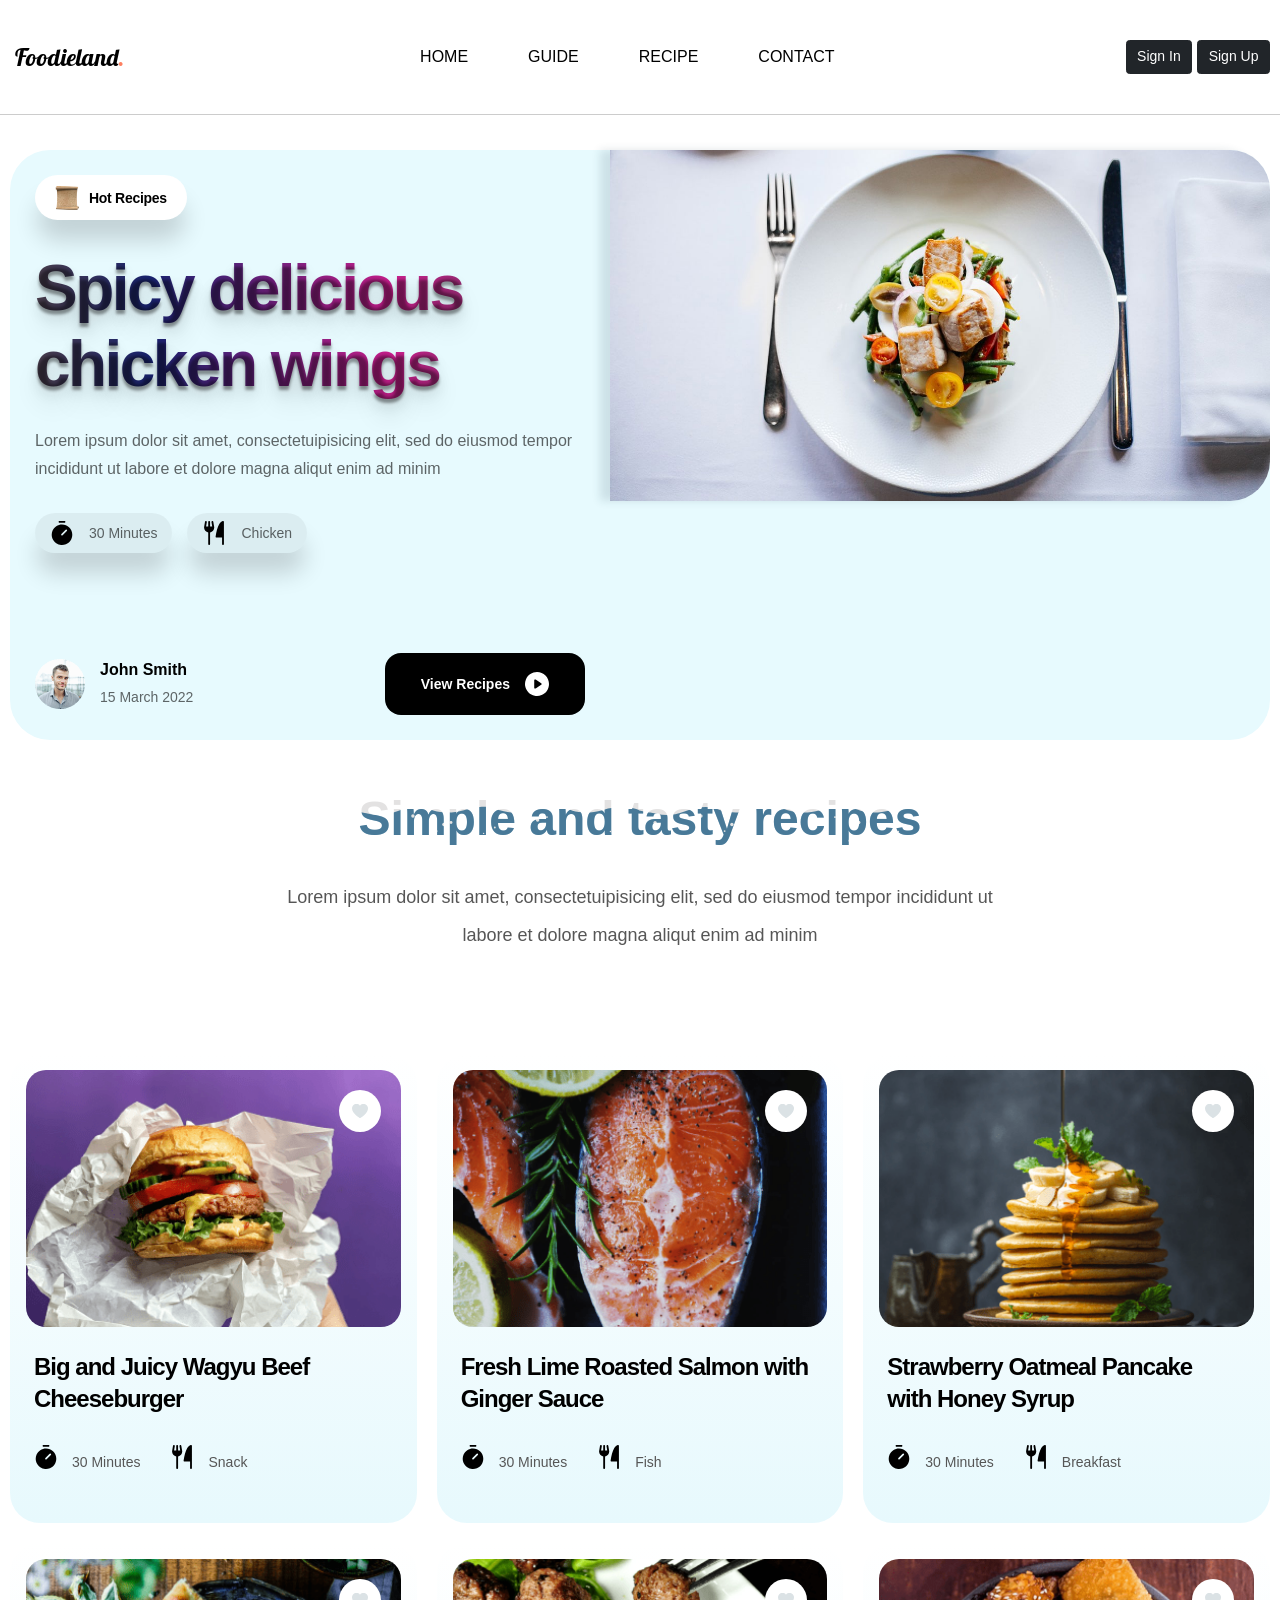
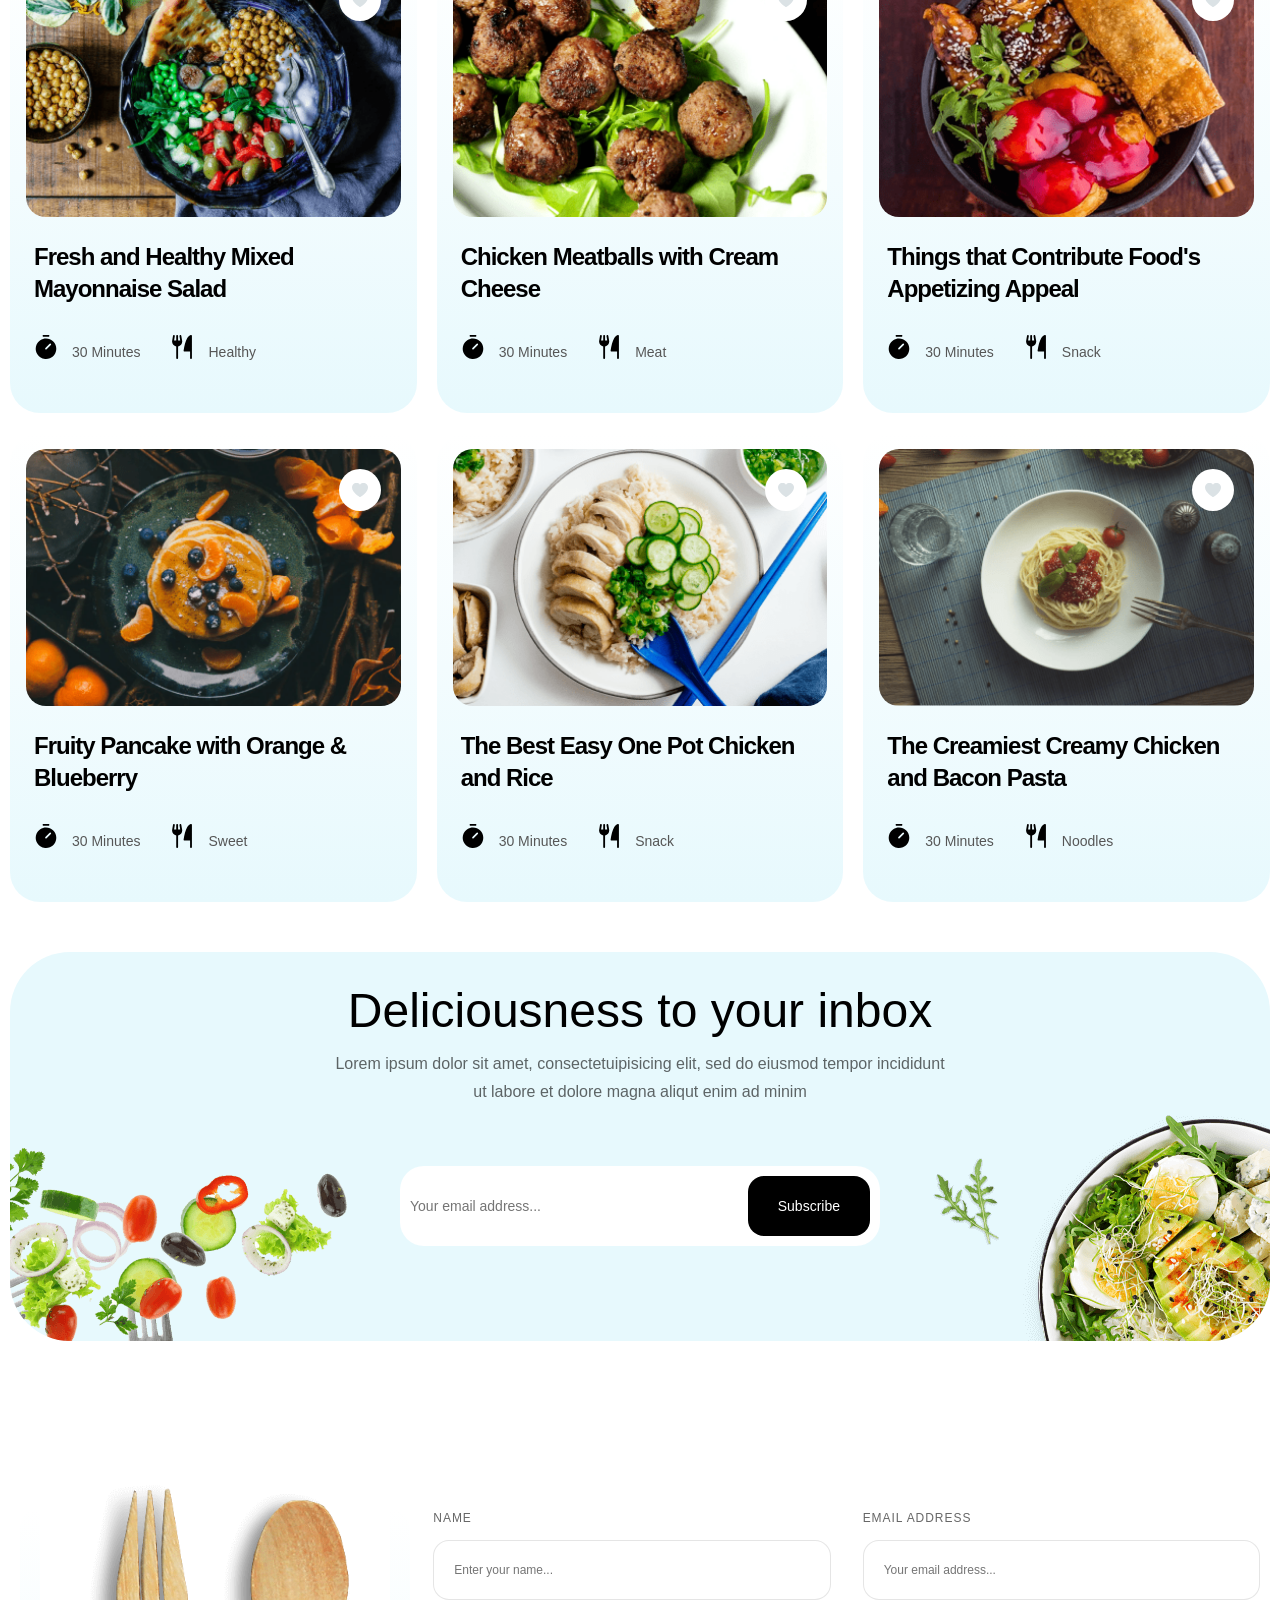
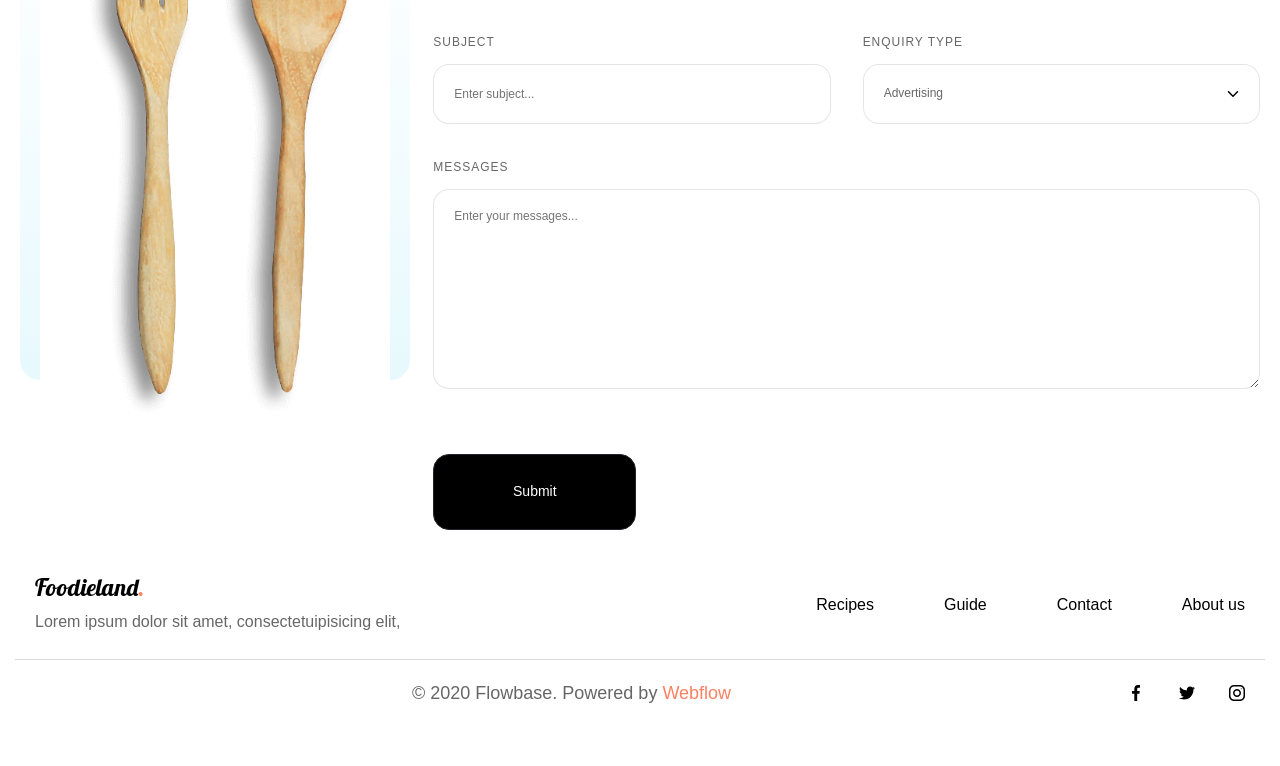
==== commit 48dfaa31: "final works" ====
--- a/index.html
+++ b/index.html
@@ -48,8 +48,6 @@
             <nav class="navigation">
               <ul class="navigation__list">
                 <li class="list-item"><a class="e-link navigation__link" href="./index.html">HOME</a>
-                </li>
-                <li class="list-item"><a class="e-link navigation__link" href="#about">ABOUT</a>
                 </li>
                 <li class="list-item"><a class="e-link navigation__link" href="./Yuri_Guide/Yuri_Guide.html">GUIDE</a>
                 </li>
@@ -137,7 +135,6 @@
         </div>
       </div>
     </div>
-    <div class="Ser-header">dsfkjsdkfjsdfhj</div>
     <section class="dim-section-catalog container">
       <div class="dim-section"> 
         <header class="dim-section__header">
@@ -371,6 +368,22 @@
             </div>
           </div>
         </header>
+      </div>
+    </section>
+    <section class="evg-subscribe">
+      <div class="container">
+        <div class="evg-subscribe__wrapper">
+          <div class="evg-subscribe__block-text">
+            <h2 class="evg-subscribe__title">Deliciousness to your inbox</h2>
+            <div class="evg-subscribe__text"> <span class="simptip-position-bottom" data-tooltip="Text Subscribe section">Lorem ipsum dolor sit amet, consectetuipisicing elit, sed do eiusmod tempor incididunt ut labore et dolore magna aliqut enim ad minim</span></div>
+          </div>
+          <div class="evg-subscribe__img-salad"><img src="./assets/img/img-EvgenSubscribe/salad.png" alt="foto"/></div>
+          <div class="evg-subscribe__img-salad-egg"><img src="./assets/img/img-EvgenSubscribe/salad-egg.png" alt="foto"/></div>
+          <div class="evg-subscribe__input-button">
+            <input class="evg-subscribe__input" type="text" placeholder="Your email address..."/>
+            <button class="evg-subscribe__button" type="button"><span>Subscribe        </span></button>
+          </div>
+        </div>
       </div>
     </section>
     <div class="Dav-feedback container" id="contact">
@@ -421,22 +434,6 @@
         </div>
       </div>
     </div>
-    <section class="evg-subscribe">
-      <div class="container">
-        <div class="evg-subscribe__wrapper">
-          <div class="evg-subscribe__block-text">
-            <h2 class="evg-subscribe__title">Deliciousness to your inbox</h2>
-            <div class="evg-subscribe__text"> <span class="simptip-position-bottom" data-tooltip="Text Subscribe section">Lorem ipsum dolor sit amet, consectetuipisicing elit, sed do eiusmod tempor incididunt ut labore et dolore magna aliqut enim ad minim</span></div>
-          </div>
-          <div class="evg-subscribe__img-salad"><img src="./assets/img/img-EvgenSubscribe/salad.png" alt="foto"/></div>
-          <div class="evg-subscribe__img-salad-egg"><img src="./assets/img/img-EvgenSubscribe/salad-egg.png" alt="foto"/></div>
-          <div class="evg-subscribe__input-button">
-            <input class="evg-subscribe__input" type="text" placeholder="Your email address..."/>
-            <button class="evg-subscribe__button" type="button"><span>Subscribe        </span></button>
-          </div>
-        </div>
-      </div>
-    </section>
     <footer class="evg-footer">
       <div class="container">
         <div class="evg-footer__wrapper">
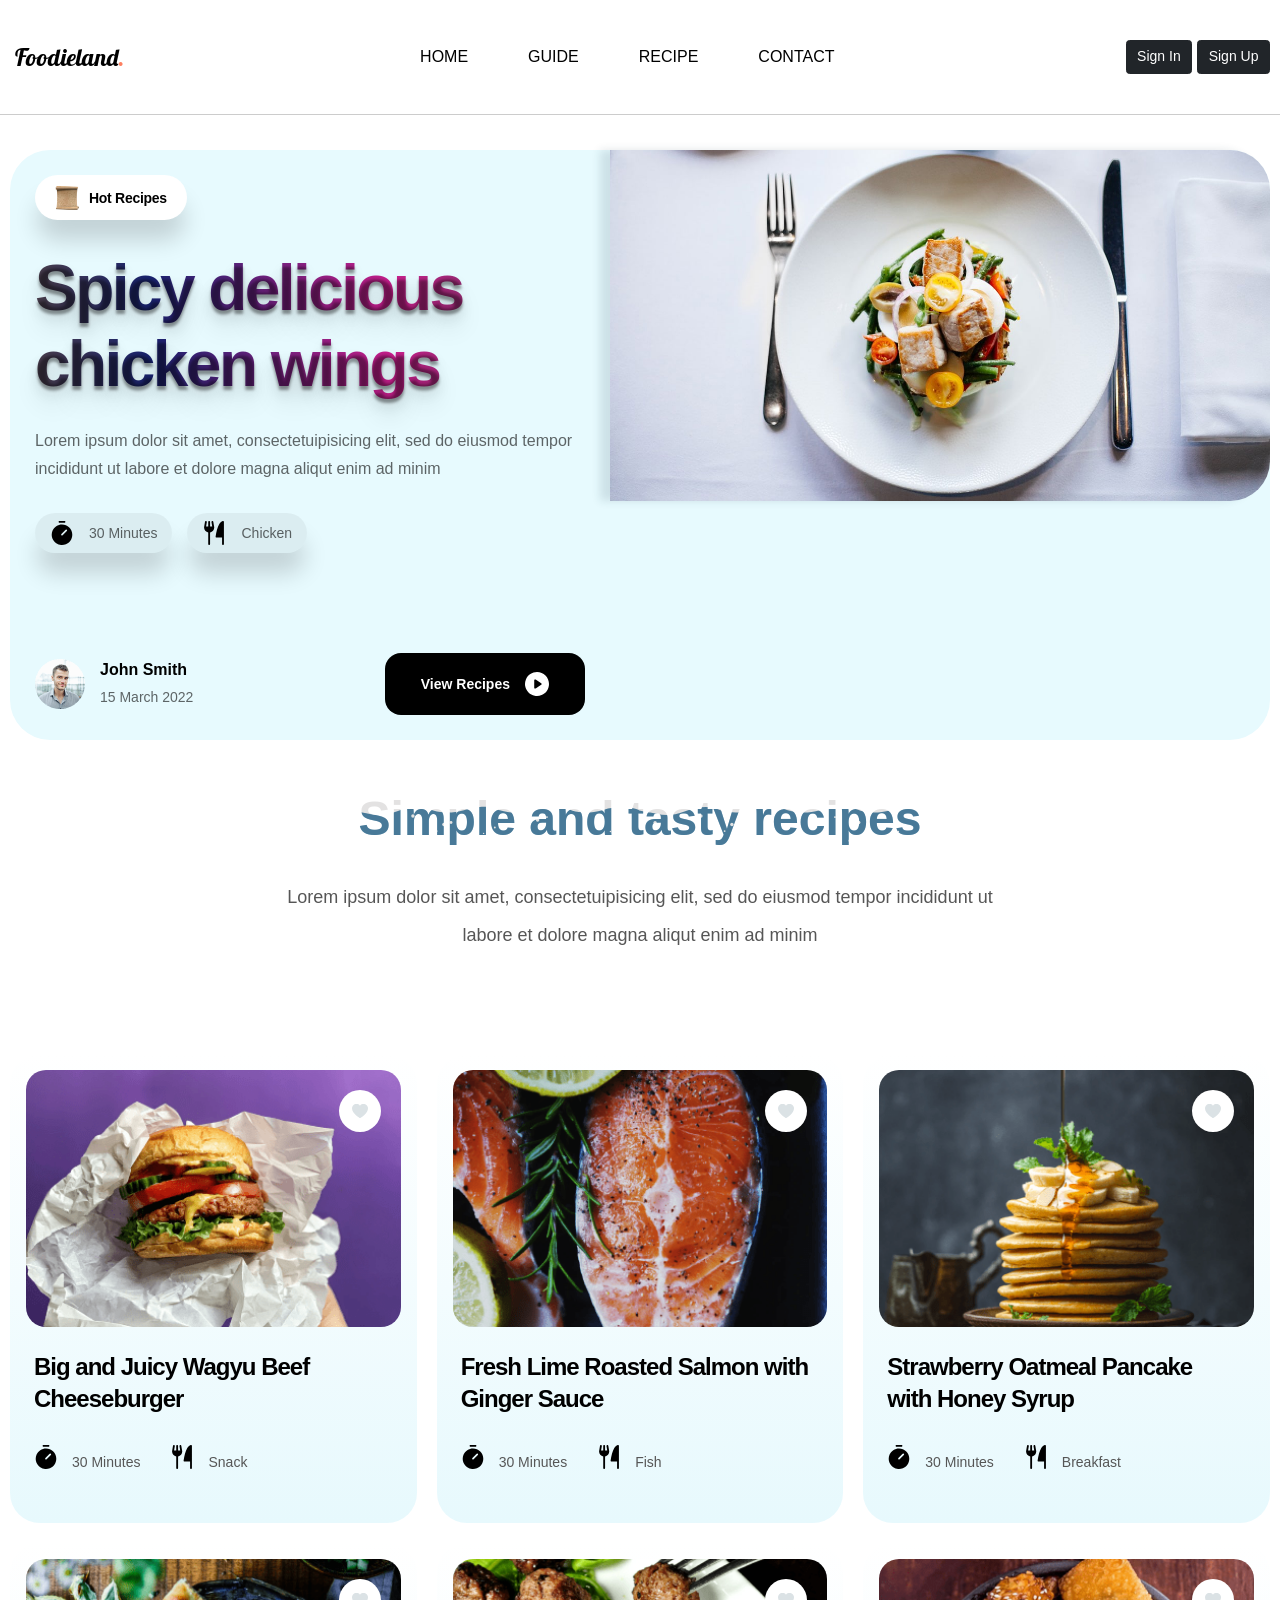
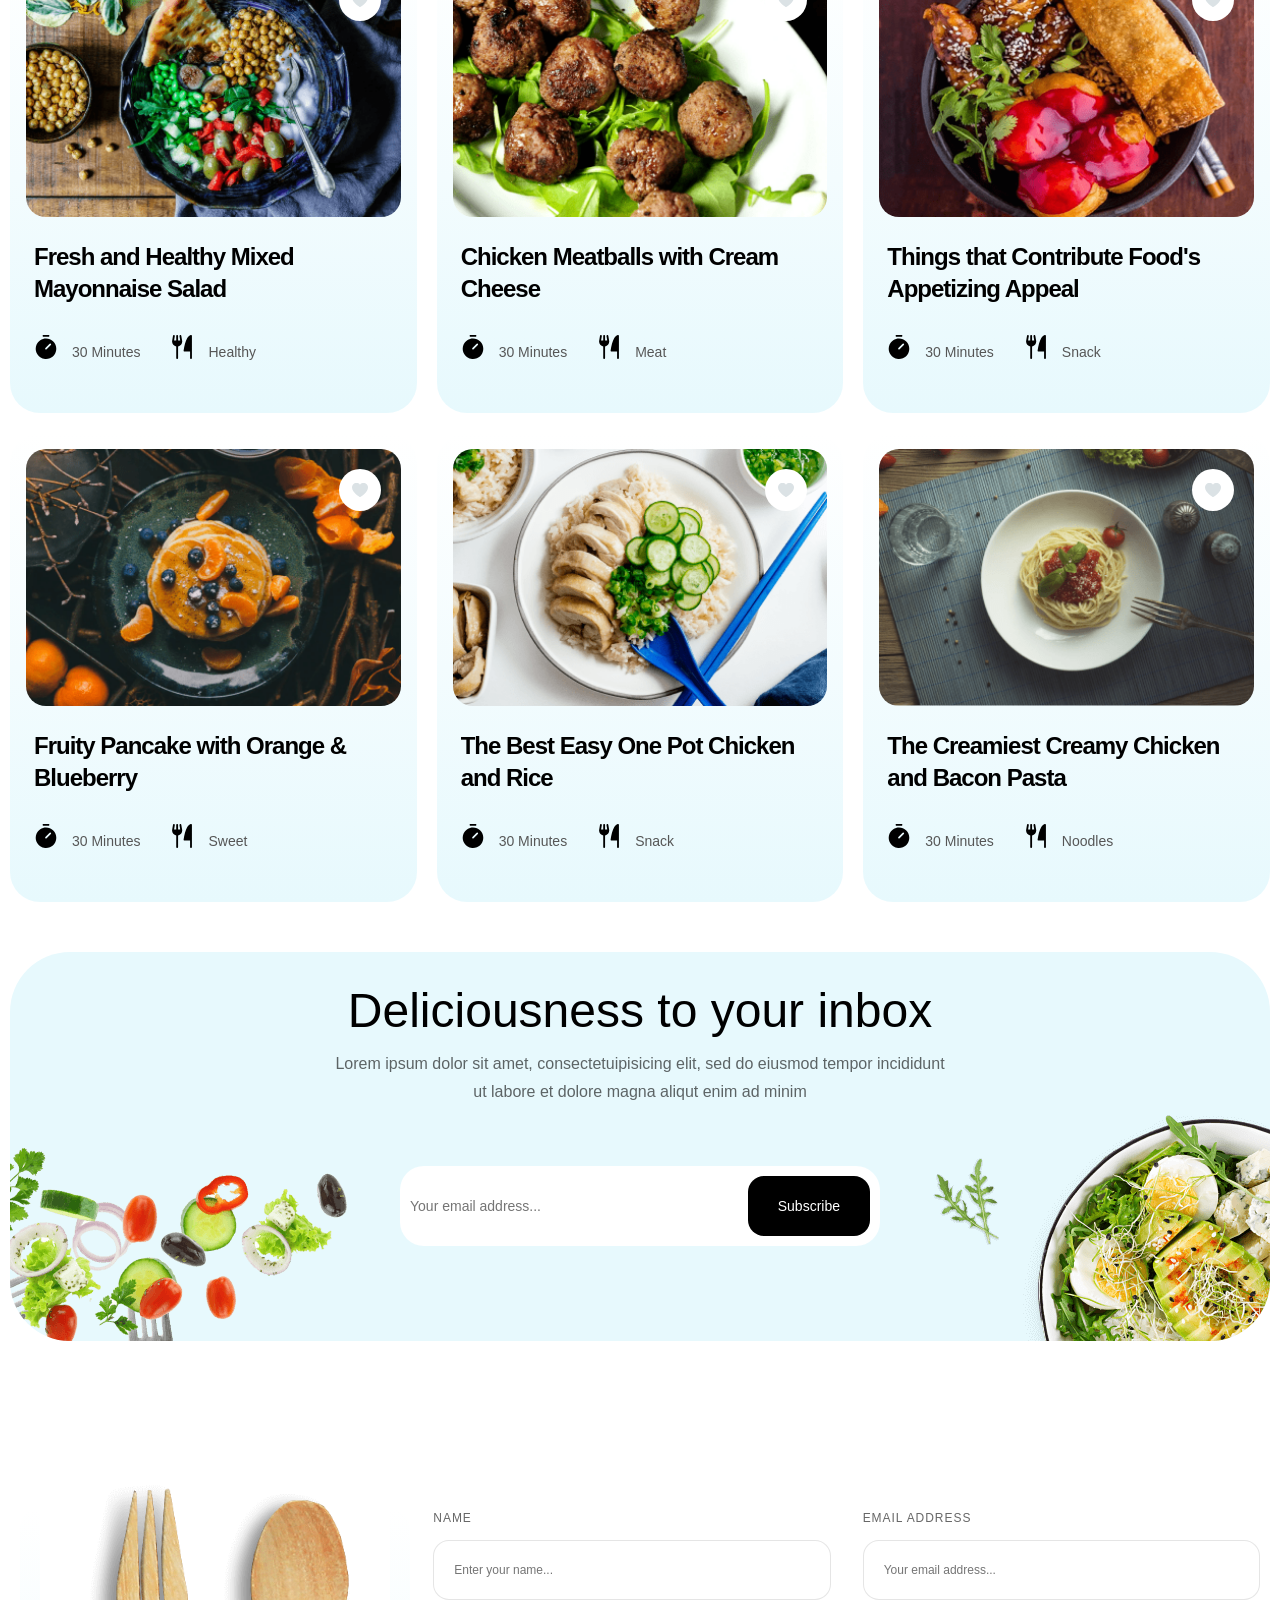
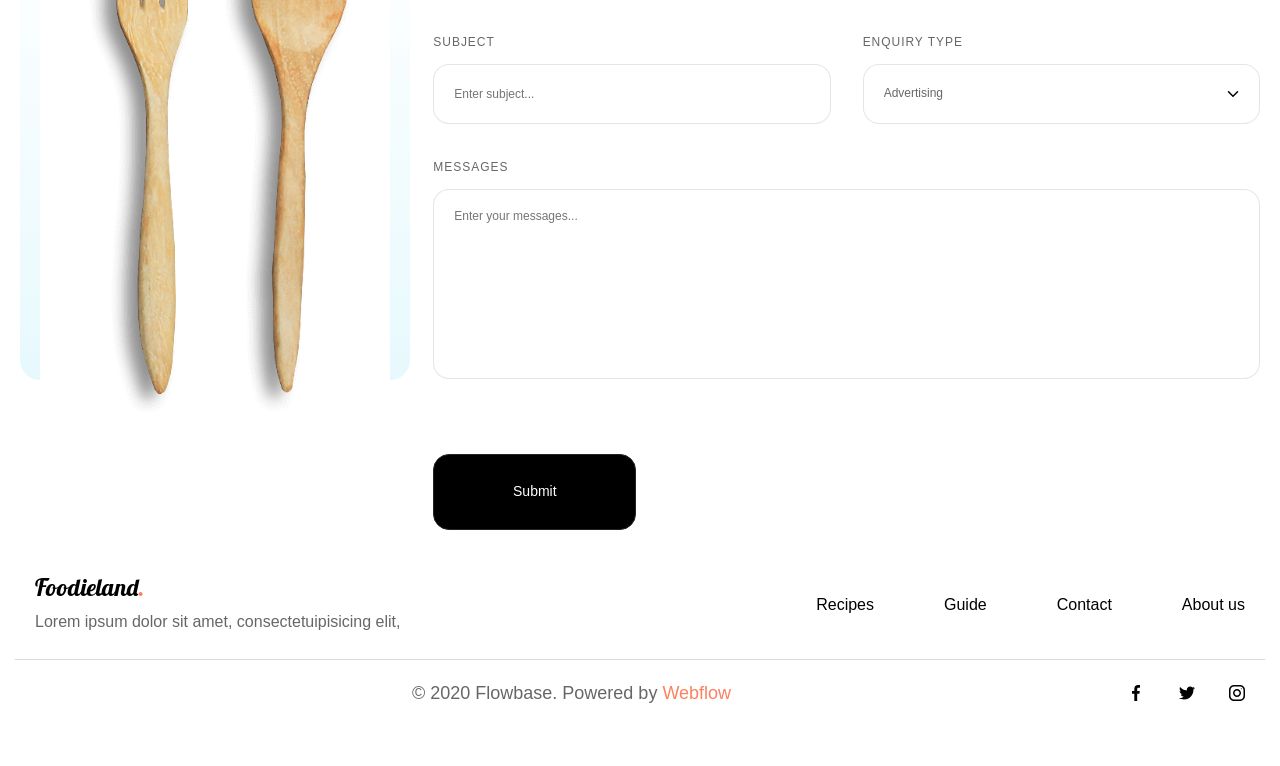
==== commit 14f1c85d: "reworked site" ====
--- a/index.html
+++ b/index.html
@@ -428,7 +428,7 @@
               </label>
             </div>
             <div class="Dav-form__submit">
-              <button class="btn btn-dark Dav-form__button simptip-position-top simptip-success" type="button" data-tooltip="yea boy"><span>Submit</span></button>
+              <button class="btn btn-dark Dav-form__button simptip-position-top simptip-info" type="button" data-tooltip="відправити заповнені дані"><span>Submit</span></button>
             </div>
           </form>
         </div>
--- a/index.css
+++ b/index.css
@@ -2781,7 +2781,7 @@
 
 .dim-catalog {
   border-radius: 30px;
-  background: linear-gradient(#e7f9fd00, #e7f9fd);
+  background: linear-gradient(rgba(231, 249, 253, 0), #e7f9fd);
   padding: 16px 16px 16px 16px;
   position: relative;
 }
@@ -2943,7 +2943,7 @@
   line-height: 20px;
   text-transform: uppercase;
   letter-spacing: 0.08em;
-  color: #00000099;
+  color: rgba(0, 0, 0, 0.6);
 }
 @media (max-width: 480px) {
   .Dav-form__label {
@@ -2954,7 +2954,7 @@
   max-height: 60px;
   max-width: 400px;
   height: 100%;
-  border: 1px solid #0000001a;
+  border: 1px solid rgba(0, 0, 0, 0.1019607843);
   border-radius: 16px;
   padding: 0 20px;
   margin: 12px 0;
@@ -2977,10 +2977,10 @@
   max-width: 400px;
   height: 100%;
   width: 100%;
-  border: 1px solid #0000001a;
+  border: 1px solid rgba(0, 0, 0, 0.1019607843);
   border-radius: 16px;
   padding: 0 20px;
-  color: #00000099;
+  color: rgba(0, 0, 0, 0.6);
   margin: 12px 0;
   appearance: none;
   background: url("./assets/img/arrow.svg") no-repeat right;
@@ -3028,11 +3028,16 @@
   grid-area: 5/1/6/2;
   padding-top: 48px;
 }
+@media (max-width: 768px) {
+  .Dav-form__submit {
+    padding-top: 35px;
+  }
+}
 @media (max-width: 480px) {
   .Dav-form__submit {
     grid-area: 5/1/6/3;
     margin: 0 auto;
-    padding-top: 28px;
+    padding-top: 30px;
   }
 }
 .Dav-form__button {
@@ -3050,10 +3055,11 @@
 }
 
 .input-big {
-  max-height: 200px;
+  max-height: 190px;
   max-width: 840px;
   padding: 20px;
   width: 100%;
+  resize: none;
 }
 
 .evg-subscribe__wrapper {
@@ -3136,7 +3142,7 @@
   }
 }
 .evg-subscribe__text {
-  color: #00000099;
+  color: rgba(0, 0, 0, 0.6);
   text-align: center;
   line-height: 28px;
 }
@@ -3235,7 +3241,7 @@
 .evg-subscribe__input {
   font-size: 14px;
   background-color: #ffffff;
-  color: #00000066;
+  color: rgba(0, 0, 0, 0.4);
   padding-right: 145px;
   border-radius: 24px;
   padding-left: 10px;
@@ -3353,7 +3359,7 @@
   }
 }
 .evg-footer__logo-text {
-  color: #00000099;
+  color: rgba(0, 0, 0, 0.6);
   margin-top: 10px;
   padding: 5px;
 }
@@ -3416,7 +3422,7 @@
   margin-right: 0px;
 }
 .evg-footer__line {
-  color: #00000099;
+  color: rgba(0, 0, 0, 0.6);
 }
 @media (max-width: 1024px) {
   .evg-footer__line {
@@ -3447,7 +3453,7 @@
   align-self: center;
   margin: auto;
   font-size: 18px;
-  color: #00000099;
+  color: rgba(0, 0, 0, 0.6);
 }
 @media (max-width: 1024px) {
   .evg-footer__text {
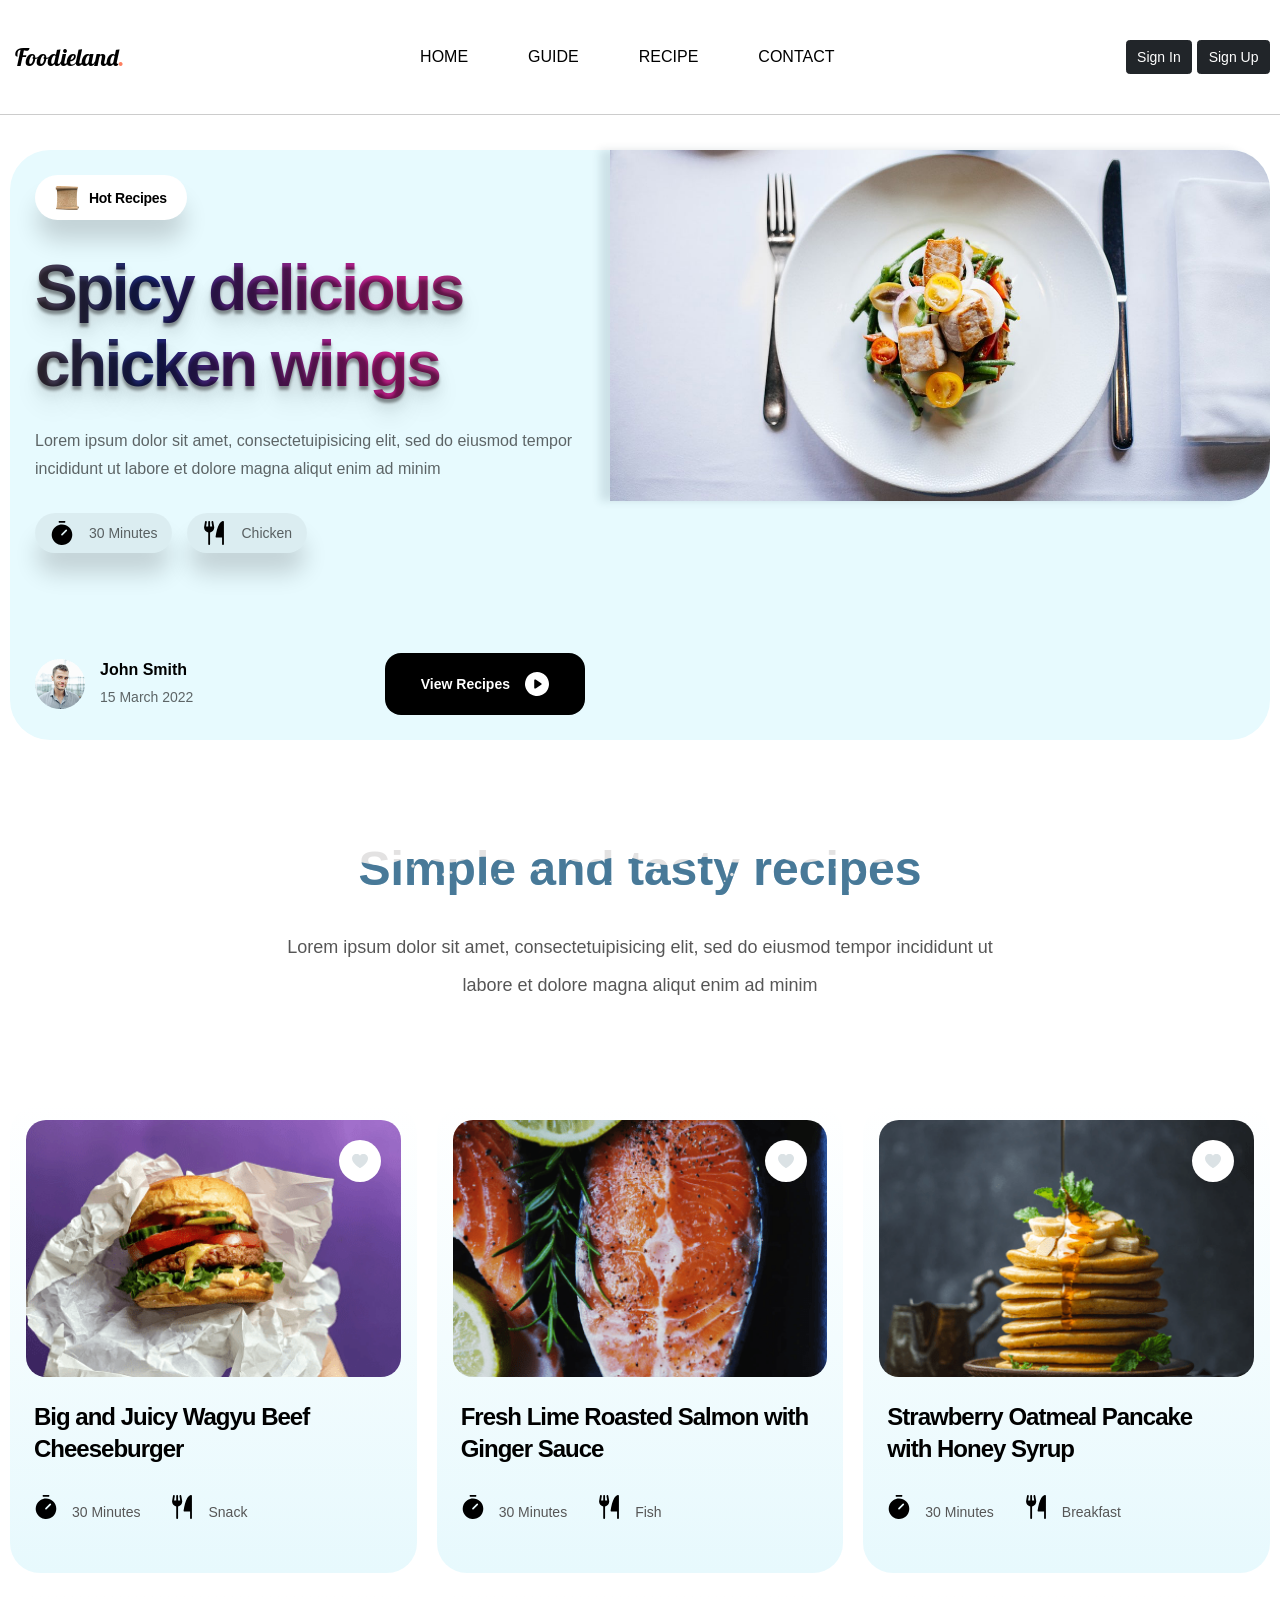
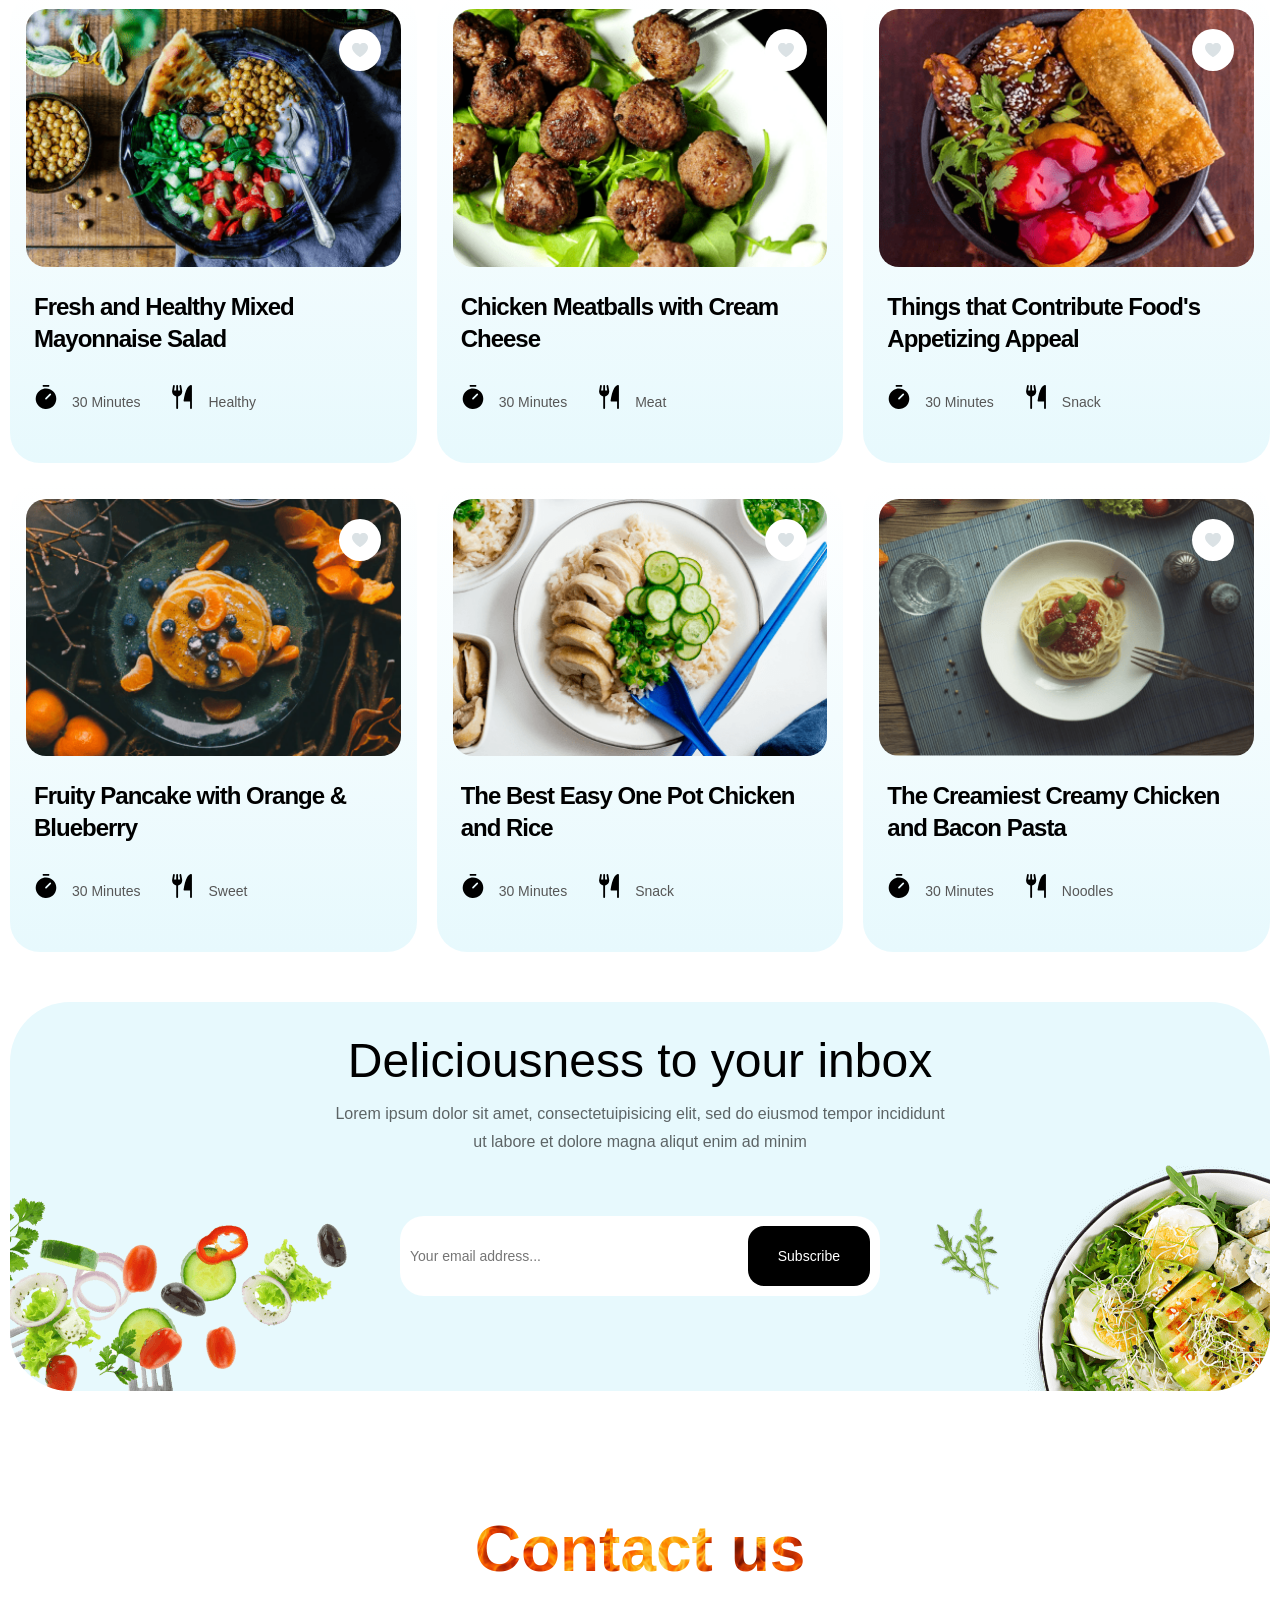
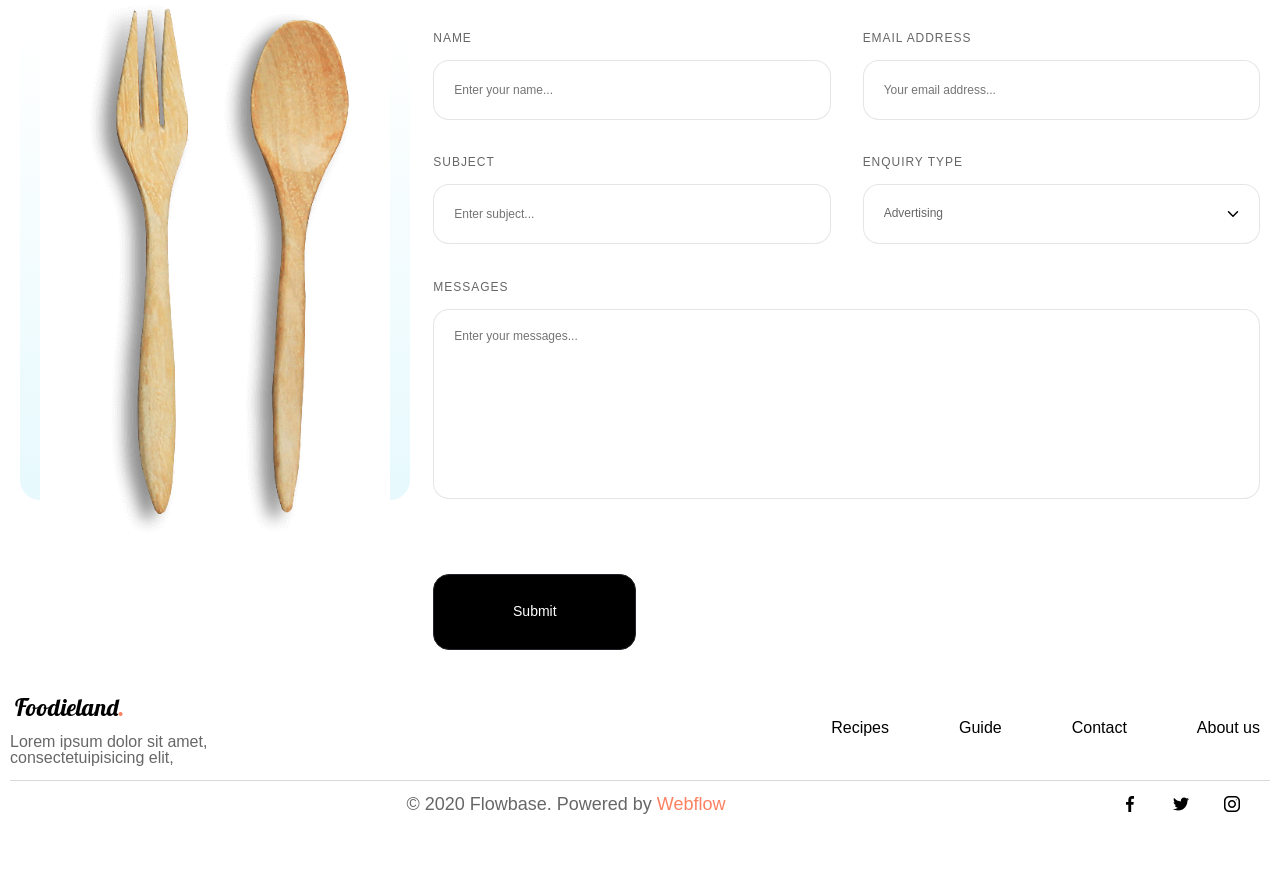
==== commit 3af19a91: "some fix" ====
--- a/index.html
+++ b/index.html
@@ -92,7 +92,8 @@
               <div class="nr-super-puper__image-box"> <img src="./assets/img/NazarBanner/nice.png" alt="Nice"/></div>
             </div>
           </div>
-          <div class="nr-banner__block"> <a class="e-link nr-banner__recipes" href="#">Hot Recipes</a>
+          <div class="nr-banner__block"> 
+            <button class="nr-banner__recipes" type="button">Hot Recipes</button>
             <h1 class="nr-banner__title">Spicy delicious chicken wings </h1>
             <div class="nr-banner__description">Lorem ipsum dolor sit amet, consectetuipisicing elit, sed do eiusmod tempor incididunt ut labore et dolore magna aliqut enim ad minim </div>
             <div class="nr-banner__info"> 
@@ -397,7 +398,7 @@
           </picture>
         </div>
         <div class="Dav-feedback__form">
-          <form class="Dav-form">
+          <form class="Dav-form" method="post">
             <div class="Dav-form__name">
               <label class="Dav-form__label"> <span>Name</span>
                 <input class="Dav-form__input" placeholder="Enter your name..." type="text"/>
@@ -405,12 +406,12 @@
             </div>
             <div class="Dav-form__email">
               <label class="Dav-form__label"> <span>Subject</span>
-                <input class="Dav-form__input" placeholder="Enter subject..." type="email"/>
+                <input class="Dav-form__input" placeholder="Enter subject..." type="text"/>
               </label>
             </div>
             <div class="Dav-form__subject">
               <label class="Dav-form__label"> <span>email address</span>
-                <input class="Dav-form__input" placeholder="Your email address..."/>
+                <input class="Dav-form__input" placeholder="Your email address..." type="email"/>
               </label>
             </div>
             <div class="Dav-form__type">
@@ -435,31 +436,29 @@
       </div>
     </div>
     <footer class="evg-footer">
-      <div class="container">
-        <div class="evg-footer__wrapper">
-          <div class="evg-footer__logo-link">
-            <div class="evg-footer__logo">
-              <div class="evg-footer__logo-foodieland">
-                <div class="logo"><a href="./index.html">Foodieland</a></div>
-              </div>
-              <div class="evg-footer__logo-text">Lorem ipsum dolor sit amet, consectetuipisicing elit,</div>
-            </div>
-            <div class="evg-footer__link"><a class="evg-footer__link-item" href="./Lesia_recipe/Les_recipe.html"><span class="simptip-position-top" data-tooltip="Recipes">Recipes</span></a><a class="evg-footer__link-item" href="./Yuri_Guide/Yuri_Guide.html"><span class="simptip-position-top" data-tooltip="Blog">Guide</span></a><a class="evg-footer__link-item" href="#"><span class="simptip-position-top" data-tooltip="Contact">Contact</span></a><a class="evg-footer__link-item" href="#"><span class="simptip-position-top" data-tooltip="About us">About us</span></a></div>
-          </div>
-          <hr class="evg-footer__line"/>
-          <div class="evg-footer__text-icon">
-            <div class="evg-footer__text">© 2020 Flowbase. Powered by <span class="evg-footer__text-color">Webflow</span></div>
-            <div class="evg-footer__icon-block"><a class="evg-footer__icon-Facebook" href="#">
-                <svg class="icon">icon-Facebook
-                  <use xlink:href="#icon-Facebook"></use>
-                </svg></a><a class="evg-footer__icon-twitter" href="#">
-                <svg class="icon">icon-twitter
-                  <use xlink:href="#icon-twitter"></use>
-                </svg></a><a class="evg-footer__icon-instagram" href="#">
-                <svg class="icon">icon-instagram
-                  <use xlink:href="#icon-instagram">  </use>
-                </svg></a></div>
-          </div>
+      <div class="container evg-footer__wrapper">
+        <div class="evg-footer__logo-link">
+          <div class="evg-footer__logo">
+            <div class="evg-footer__logo-foodieland">
+              <div class="logo"><a href="./index.html">Foodieland</a></div>
+            </div>
+            <div class="evg-footer__logo-text">Lorem ipsum dolor sit amet, consectetuipisicing elit,</div>
+          </div>
+          <div class="evg-footer__link"><a class="evg-footer__link-item" href="./Lesia_recipe/Les_recipe.html"><span class="simptip-position-top" data-tooltip="Recipes">Recipes</span></a><a class="evg-footer__link-item" href="./Yuri_Guide/Yuri_Guide.html"><span class="simptip-position-top" data-tooltip="Blog">Guide</span></a><a class="evg-footer__link-item" href="#"><span class="simptip-position-top" data-tooltip="Contact">Contact</span></a><a class="evg-footer__link-item" href="#"><span class="simptip-position-top" data-tooltip="About us">About us</span></a></div>
+        </div>
+        <hr class="evg-footer__line"/>
+        <div class="evg-footer__text-icon">
+          <div class="evg-footer__text">© 2020 Flowbase. Powered by <a class="evg-footer__text-color" href="#">Webflow</a></div>
+          <div class="evg-footer__icon-block"><a class="evg-footer__icon-Facebook" href="#">
+              <svg class="icon">icon-Facebook
+                <use xlink:href="#icon-Facebook"></use>
+              </svg></a><a class="evg-footer__icon-twitter" href="#">
+              <svg class="icon">icon-twitter
+                <use xlink:href="#icon-twitter"></use>
+              </svg></a><a class="evg-footer__icon-instagram" href="#">
+              <svg class="icon">icon-instagram
+                <use xlink:href="#icon-instagram">  </use>
+              </svg></a></div>
         </div>
       </div>
     </footer>
--- a/index.css
+++ b/index.css
@@ -2208,11 +2208,13 @@
   font-size: 24px;
   font-family: "Lobster", cursive;
   position: relative;
+  width: fit-content;
   z-index: 10;
 }
 .logo a {
   color: #000000;
   padding: 5px;
+  display: flex;
 }
 .logo a::after {
   content: ".";
@@ -2363,11 +2365,9 @@
 
 .nr-banner {
   padding-top: 150px;
-  margin-bottom: 50px;
 }
 @media (max-width: 1160px) {
   .nr-banner {
-    margin-bottom: 100px;
     height: auto;
   }
 }
@@ -2677,7 +2677,6 @@
   animation-iteration-count: infinite;
   animation-delay: 1s;
 }
-
 @keyframes time-circle {
   0% {
     transform: rotate(0deg);
@@ -2694,7 +2693,13 @@
     background-position: left 1000px top 10px;
   }
 }
+
+#icon-Heart {
+  cursor: pointer;
+}
+
 .dim-section {
+  padding-top: 100px;
   margin-bottom: 50px;
 }
 .dim-section__header {
@@ -2781,7 +2786,7 @@
 
 .dim-catalog {
   border-radius: 30px;
-  background: linear-gradient(rgba(231, 249, 253, 0), #e7f9fd);
+  background: linear-gradient(#e7f9fd00, #e7f9fd);
   padding: 16px 16px 16px 16px;
   position: relative;
 }
@@ -2845,6 +2850,7 @@
   }
 }
 .Dav-feedback {
+  padding-top: 120px;
   margin-bottom: 30px;
 }
 .Dav-feedback__wrapper {
@@ -2943,7 +2949,7 @@
   line-height: 20px;
   text-transform: uppercase;
   letter-spacing: 0.08em;
-  color: rgba(0, 0, 0, 0.6);
+  color: #00000099;
 }
 @media (max-width: 480px) {
   .Dav-form__label {
@@ -2954,7 +2960,7 @@
   max-height: 60px;
   max-width: 400px;
   height: 100%;
-  border: 1px solid rgba(0, 0, 0, 0.1019607843);
+  border: 1px solid #0000001a;
   border-radius: 16px;
   padding: 0 20px;
   margin: 12px 0;
@@ -2969,18 +2975,19 @@
     max-height: 45px;
   }
 }
-.Dav-form__input:hover {
+.Dav-form__input:focus {
   border-color: #000000;
 }
 .Dav-form__selector {
+  cursor: pointer;
   max-height: 60px;
   max-width: 400px;
   height: 100%;
   width: 100%;
-  border: 1px solid rgba(0, 0, 0, 0.1019607843);
+  border: 1px solid #0000001a;
   border-radius: 16px;
   padding: 0 20px;
-  color: rgba(0, 0, 0, 0.6);
+  color: #00000099;
   margin: 12px 0;
   appearance: none;
   background: url("./assets/img/arrow.svg") no-repeat right;
@@ -3066,7 +3073,6 @@
   background-color: #e7f9fd;
   flex-direction: column;
   border-radius: 60px;
-  margin-bottom: 50px;
   position: relative;
   overflow: hidden;
   display: flex;
@@ -3142,7 +3148,7 @@
   }
 }
 .evg-subscribe__text {
-  color: rgba(0, 0, 0, 0.6);
+  color: #00000099;
   text-align: center;
   line-height: 28px;
 }
@@ -3241,7 +3247,7 @@
 .evg-subscribe__input {
   font-size: 14px;
   background-color: #ffffff;
-  color: rgba(0, 0, 0, 0.4);
+  color: #00000066;
   padding-right: 145px;
   border-radius: 24px;
   padding-left: 10px;
@@ -3328,17 +3334,11 @@
 .evg-footer__wrapper {
   flex-direction: column;
   display: flex;
-  padding: 5px;
+  padding: 10px;
 }
 .evg-footer__logo-link {
   justify-content: space-between;
-  margin-right: 5px;
-  margin-left: 5px;
   display: flex;
-  padding: 5px;
-}
-.evg-footer__logo {
-  padding: 5px;
 }
 .evg-footer__logo-foodieland {
   font-size: 24px;
@@ -3359,27 +3359,18 @@
   }
 }
 .evg-footer__logo-text {
-  color: rgba(0, 0, 0, 0.6);
+  color: #00000099;
   margin-top: 10px;
-  padding: 5px;
+  max-width: 290px;
 }
 @media (max-width: 1024px) {
   .evg-footer__logo-text {
     margin-top: 5px;
-    font-size: 14px;
-    width: 300px;
   }
 }
 @media (max-width: 768px) {
   .evg-footer__logo-text {
     margin-top: 0;
-    font-size: 10px;
-    width: 160px;
-  }
-}
-@media (max-width: 480px) {
-  .evg-footer__logo-text {
-    font-size: 8px;
   }
 }
 .evg-footer__link {
@@ -3389,11 +3380,15 @@
 @media (max-width: 768px) {
   .evg-footer__link {
     padding: 0;
+    display: grid;
+    grid-template-columns: repeat(2, 1fr);
+    grid-gap: 5px;
   }
 }
 @media (max-width: 480px) {
   .evg-footer__link {
-    width: 50px;
+    grid-template-columns: repeat(2, 1fr);
+    grid-gap: 2px;
   }
 }
 .evg-footer__link-item {
@@ -3404,25 +3399,18 @@
 @media (max-width: 1024px) {
   .evg-footer__link-item {
     margin-right: 13px;
-    font-size: 14px;
   }
 }
 @media (max-width: 768px) {
   .evg-footer__link-item {
     margin-right: 0;
-    font-size: 10px;
-  }
-}
-@media (max-width: 480px) {
-  .evg-footer__link-item {
-    font-size: 8px;
   }
 }
 .evg-footer__link-item:last-child {
   margin-right: 0px;
 }
 .evg-footer__line {
-  color: rgba(0, 0, 0, 0.6);
+  color: #00000099;
 }
 @media (max-width: 1024px) {
   .evg-footer__line {
@@ -3445,39 +3433,31 @@
 .evg-footer__text-icon {
   display: flex;
   justify-content: space-between;
-  padding: 5px;
-  margin-left: 5px;
-  margin-right: 5px;
 }
 .evg-footer__text {
   align-self: center;
   margin: auto;
   font-size: 18px;
-  color: rgba(0, 0, 0, 0.6);
+  color: #00000099;
 }
 @media (max-width: 1024px) {
   .evg-footer__text {
-    font-size: 14px;
+    font-size: 16px;
     margin: 0;
-  }
-}
-@media (max-width: 768px) {
-  .evg-footer__text {
-    font-size: 10px;
   }
 }
 @media (max-width: 480px) {
   .evg-footer__text {
-    font-size: 8px;
+    max-width: 210px;
   }
 }
 .evg-footer__text-color {
   color: #fd8061;
 }
 .evg-footer__icon-block {
-  margin-right: 5px;
-  margin-left: 5px;
-  padding: 5px;
+  display: grid;
+  grid-template-columns: repeat(3, 1fr);
+  grid-gap: 5px;
 }
 .evg-footer__icon-Facebook, .evg-footer__icon-twitter, .evg-footer__icon-instagram {
   color: #000000;
